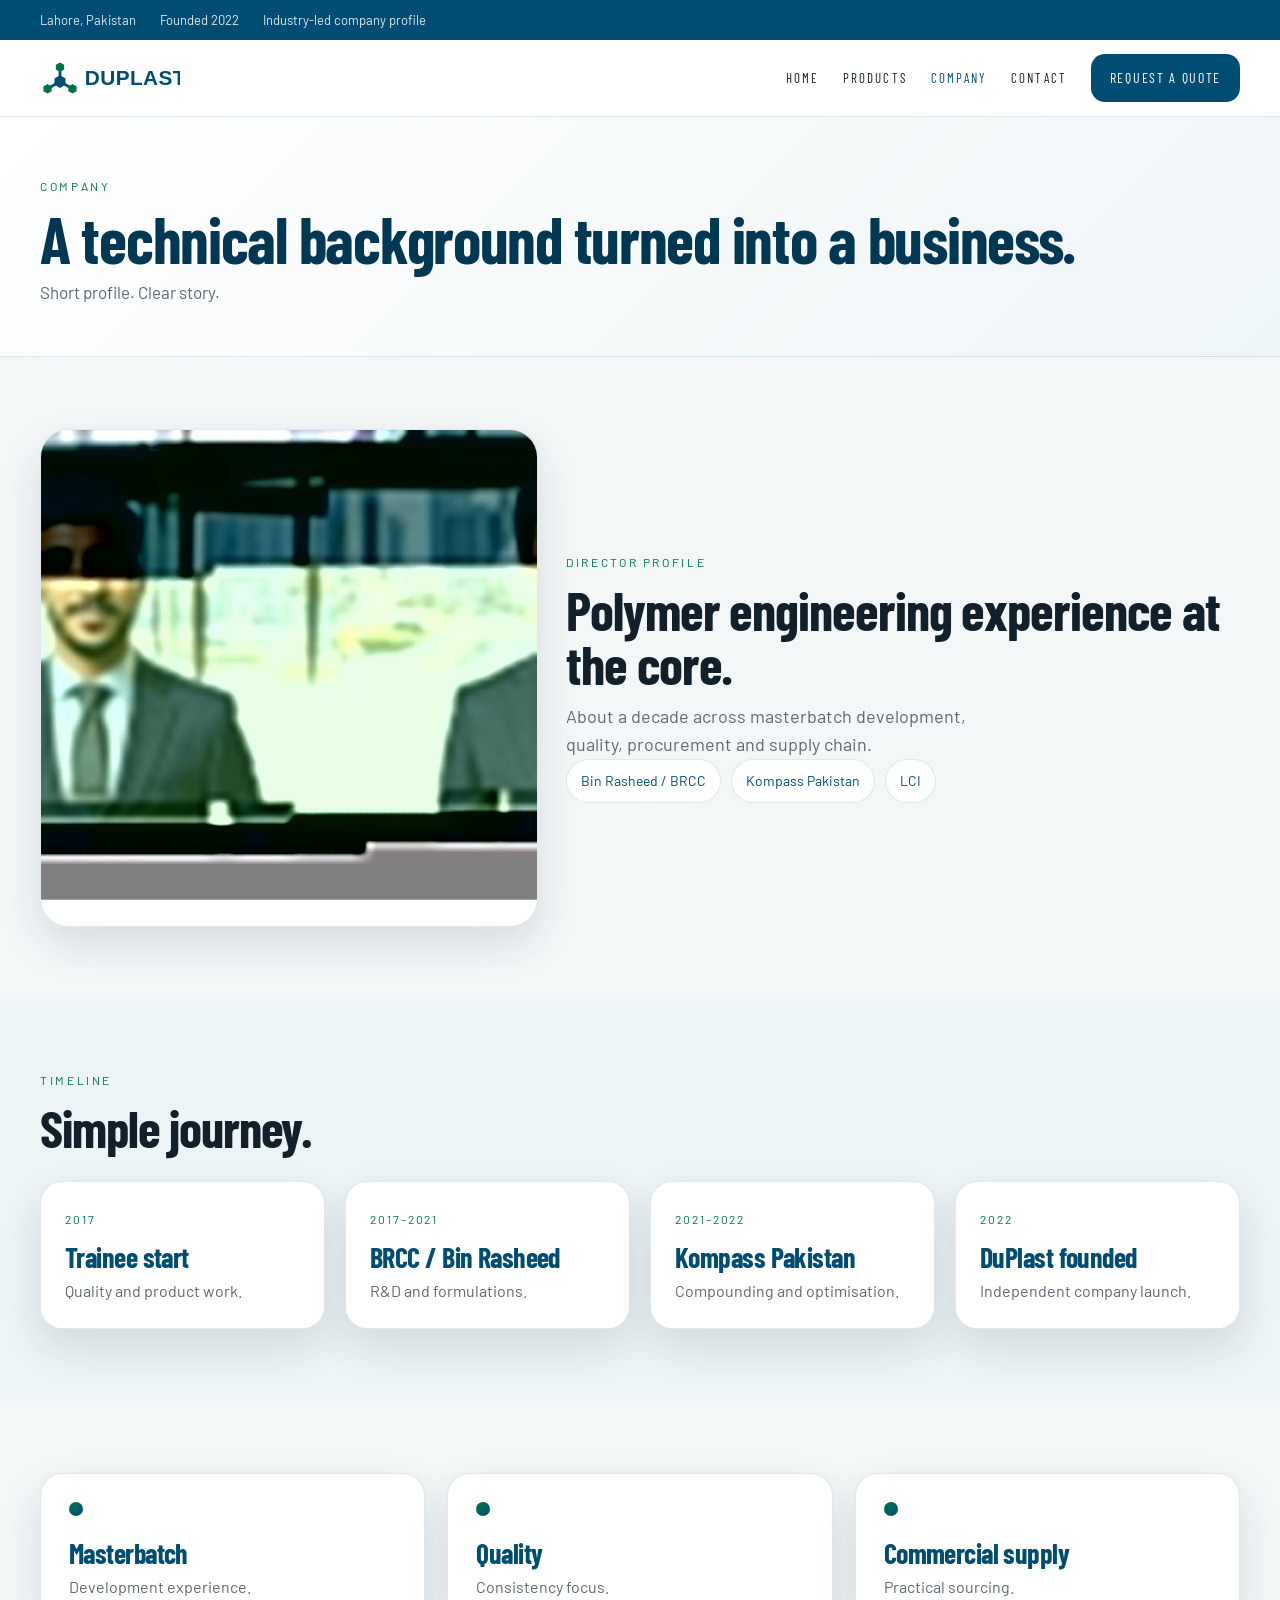
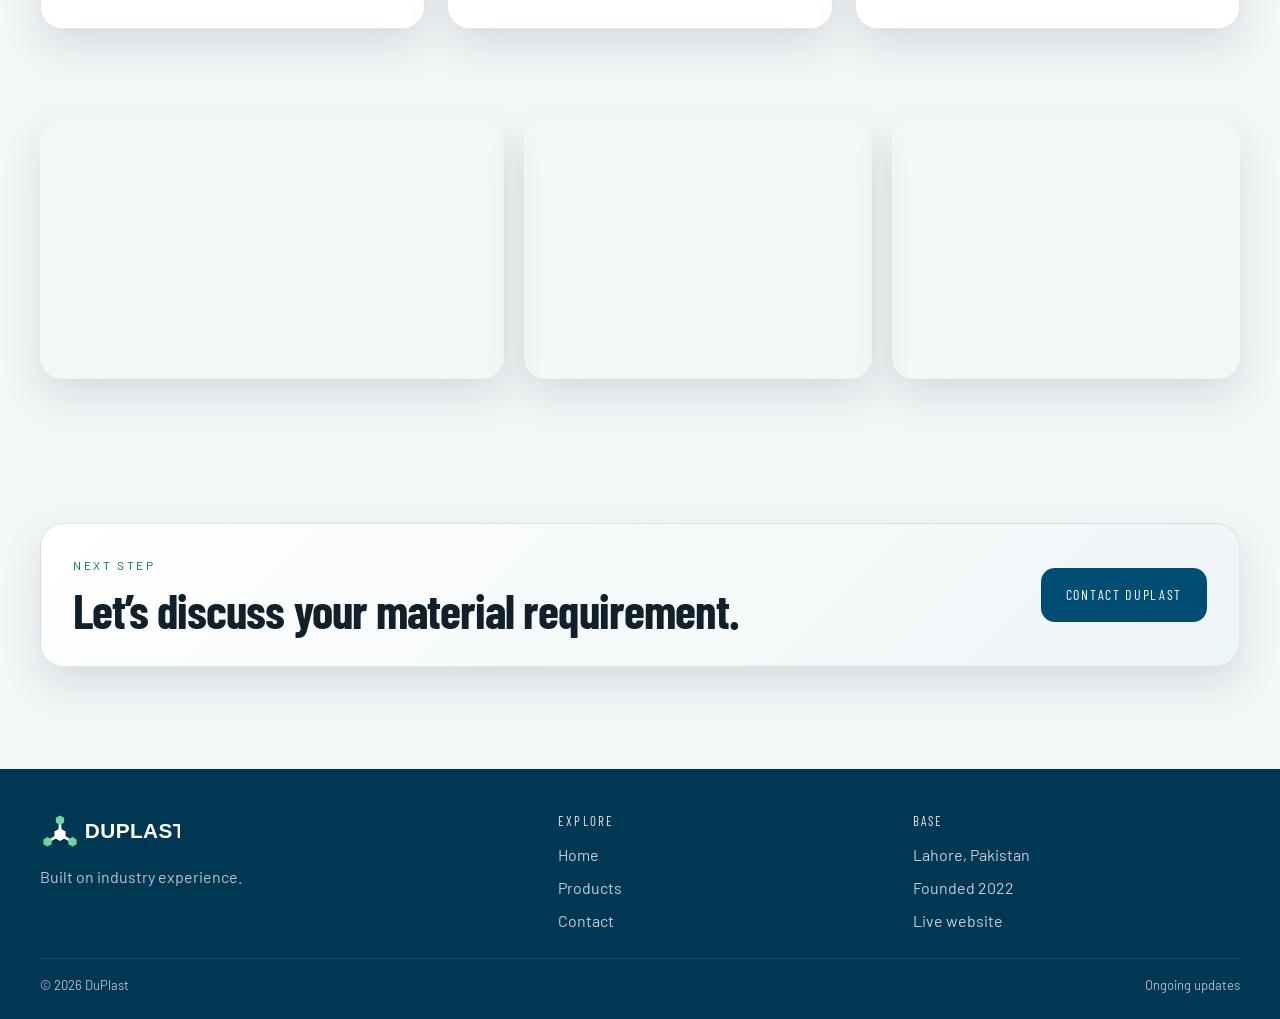
==== company.html @ 92e89a49 "Redesign DuPlast into a visual-first customer website" ====
<!doctype html><html lang="en"><head><meta charset="utf-8"><meta name="viewport" content="width=device-width,initial-scale=1"><title>Company — DuPlast</title><meta name="description" content="DuPlast was founded in 2022 and built on a decade of polymer industry experience."><link rel="icon" href="logo/duplast-favicon.svg" type="image/svg+xml"><link rel="preconnect" href="https://fonts.googleapis.com"><link rel="preconnect" href="https://fonts.gstatic.com" crossorigin><link href="https://fonts.googleapis.com/css2?family=Barlow:wght@400;500;600;700&family=Barlow+Condensed:wght@500;600;700&display=swap" rel="stylesheet"><link rel="stylesheet" href="assets/site.css"></head><body><div class="topbar"><div class="wrap topbar-in"><span>Lahore, Pakistan</span><span>Founded 2022</span><span>Industry-led company profile</span></div></div><header class="site-header"><nav class="wrap nav-in"><a class="brand" href="index.html"><img src="logo/duplast-logo-nav.svg" alt="DuPlast"></a><button class="nav-toggle" type="button" aria-label="Menu" aria-expanded="false" data-nav-toggle><span></span><span></span><span></span></button><div class="nav-links" data-nav-links><a href="index.html">Home</a><a href="products.html">Products</a><a class="active" href="company.html">Company</a><a href="contact.html">Contact</a><a class="btn btn-primary nav-cta" href="contact.html">Request a quote</a></div></nav></header><main><section class="page-head slim-head"><div class="wrap"><div class="eyebrow">Company</div><h1>A technical background turned into a business.</h1><p class="lead-short">Short profile. Clear story.</p></div></section><section class="section"><div class="wrap founder-layout company-layout"><div class="founder-card"><img src="assets/ceo.jpg" alt="DuPlast Director"></div><div class="founder-copy"><div class="eyebrow">Director profile</div><h2>Polymer engineering experience at the core.</h2><p>About a decade across masterbatch development, quality, procurement and supply chain.</p><div class="pill-row"><span class="pill">Bin Rasheed / BRCC</span><span class="pill">Kompass Pakistan</span><span class="pill">LCI</span></div></div></div></section><section class="section section-soft"><div class="wrap section-head compact-head"><div><div class="eyebrow">Timeline</div><h2>Simple journey.</h2></div></div><div class="wrap timeline-grid"><div class="timeline-card"><span>2017</span><h3>Trainee start</h3><p>Quality and product work.</p></div><div class="timeline-card"><span>2017–2021</span><h3>BRCC / Bin Rasheed</h3><p>R&amp;D and formulations.</p></div><div class="timeline-card"><span>2021–2022</span><h3>Kompass Pakistan</h3><p>Compounding and optimisation.</p></div><div class="timeline-card"><span>2022</span><h3>DuPlast founded</h3><p>Independent company launch.</p></div></div></section><section class="section"><div class="wrap icon-grid"><div class="info-card"><span class="icon-dot"></span><h3>Masterbatch</h3><p>Development experience.</p></div><div class="info-card"><span class="icon-dot"></span><h3>Quality</h3><p>Consistency focus.</p></div><div class="info-card"><span class="icon-dot"></span><h3>Commercial supply</h3><p>Practical sourcing.</p></div></div></section><section class="section gallery-band"><div class="wrap mosaic-grid"><div class="mosaic" style="background-image:url('https://images.pexels.com/photos/10697106/pexels-photo-10697106.jpeg?auto=compress&cs=tinysrgb&w=1500')"></div><div class="mosaic" style="background-image:url('https://images.pexels.com/photos/38741337/pexels-photo-38741337/free-photo-of-colorful-plastic-pellets-on-white-background.jpeg?auto=compress&cs=tinysrgb&w=1200')"></div><div class="mosaic" style="background-image:url('https://images.pexels.com/photos/30772419/pexels-photo-30772419/free-photo-of-vibrant-colorful-pigment-powders-in-market-display.jpeg?auto=compress&cs=tinysrgb&w=1200')"></div></div></section><section class="section cta-section"><div class="wrap cta-box"><div><div class="eyebrow">Next step</div><h2>Let’s discuss your material requirement.</h2></div><a class="btn btn-primary btn-lg" href="contact.html">Contact DuPlast</a></div></section></main><footer class="site-footer"><div class="wrap footer-grid"><div><img class="footer-logo" src="logo/duplast-logo-nav-reverse.svg" alt="DuPlast"><p class="footer-blurb">Built on industry experience.</p></div><div><div class="footer-head">Explore</div><div class="footer-list"><a href="index.html">Home</a><a href="products.html">Products</a><a href="contact.html">Contact</a></div></div><div><div class="footer-head">Base</div><div class="footer-list"><span>Lahore, Pakistan</span><span>Founded 2022</span><span>Live website</span></div></div></div><div class="wrap footer-base"><span>© 2026 DuPlast</span><span>Ongoing updates</span></div></footer><script src="assets/site.js"></script></body></html>
---- assets/site.css ----
:root {
  --navy: #004d73;
  --navy-dark: #003753;
  --green: #00734d;
  --text: #11202a;
  --muted: #5d6972;
  --bg: #f4f7f8;
  --card: #ffffff;
  --line: rgba(0, 77, 115, 0.12);
  --shadow: 0 18px 42px rgba(7, 34, 48, 0.12);
  --radius: 22px;
  --font-heading: "Barlow Condensed", system-ui, sans-serif;
  --font-body: "Barlow", system-ui, sans-serif;
}
* { box-sizing: border-box; }
html { scroll-behavior: smooth; }
body { margin: 0; font-family: var(--font-body); color: var(--text); background: var(--bg); line-height: 1.55; }
a { color: inherit; text-decoration: none; }
img { max-width: 100%; display: block; }
h1,h2,h3 { margin: 0; font-family: var(--font-heading); line-height: 1; letter-spacing: -.02em; }
p { margin: 0; }
.wrap { width: min(1200px, calc(100% - 40px)); margin: 0 auto; }
.topbar { background: var(--navy); color: rgba(255,255,255,.88); font-size: 13px; }
.topbar-in { display: flex; flex-wrap: wrap; gap: 10px 24px; padding: 10px 0; }
.site-header { position: sticky; top: 0; z-index: 50; background: rgba(255,255,255,.92); backdrop-filter: blur(10px); border-bottom: 1px solid var(--line); }
.nav-in { display: flex; align-items: center; gap: 20px; padding: 14px 0; }
.brand img { height: 40px; width: auto; }
.nav-links { margin-left: auto; display: flex; align-items: center; gap: 24px; font-family: var(--font-heading); font-size: 13px; letter-spacing: .16em; text-transform: uppercase; }
.nav-links > a { color: var(--text); }
.nav-links > a.active { color: var(--navy); }
.nav-links > a:hover { color: var(--green); }
.nav-toggle { display: none; margin-left: auto; width: 44px; height: 44px; background: #fff; border: 1px solid var(--line); border-radius: 12px; padding: 10px; flex-direction: column; justify-content: space-between; }
.nav-toggle span { height: 2px; background: var(--navy); display: block; border-radius: 4px; }
.btn { display: inline-flex; align-items: center; justify-content: center; gap: 8px; padding: 12px 18px; border-radius: 14px; border: 1px solid transparent; font-family: var(--font-heading); font-size: 14px; letter-spacing: .12em; text-transform: uppercase; cursor: pointer; transition: .18s ease; }
.btn-lg { padding: 15px 24px; }
.btn-primary { background: var(--navy); color: #fff; }
.btn-primary:hover { background: var(--green); }
.btn-secondary { background: transparent; border-color: rgba(0,77,115,.25); color: var(--navy); }
.btn-secondary:hover { background: rgba(0,77,115,.06); }
.nav-cta { color: #fff !important; }
.eyebrow { color: var(--green); text-transform: uppercase; letter-spacing: .22em; font-size: 12px; margin-bottom: 12px; }
.hero { position: relative; overflow: hidden; }
.split-hero { min-height: 78vh; display: grid; align-items: stretch; }
.hero-media { position: absolute; inset: 0; background-size: cover; background-position: center; }
.hero-overlay { position: absolute; inset: 0; background: linear-gradient(90deg, rgba(0,27,42,.72) 0%, rgba(0,27,42,.56) 36%, rgba(0,27,42,.2) 100%); }
.hero-content { position: relative; z-index: 1; width: min(1200px, calc(100% - 40px)); margin: auto; display: grid; grid-template-columns: 1.1fr .72fr; gap: 26px; align-items: end; padding: 60px 0; }
.card-float, .mini-card, .visual-card, .info-card, .founder-card, .timeline-card, .form-card, .side-card, .cta-box { background: var(--card); border: 1px solid var(--line); box-shadow: var(--shadow); }
.hero-copy { padding: 34px; border-radius: 24px; max-width: 620px; }
.hero-copy h1 { font-size: clamp(44px, 7vw, 86px); color: var(--navy-dark); }
.hero-text { margin-top: 16px; font-size: 18px; color: #355060; max-width: 50ch; }
.hero-actions { display: flex; flex-wrap: wrap; gap: 12px; margin-top: 28px; }
.hero-mini-grid { display: grid; grid-template-columns: repeat(2,1fr); gap: 16px; }
.mini-card { border-radius: 18px; padding: 20px; background: rgba(255,255,255,.96); }
.mini-card strong { display: block; font-size: 22px; font-family: var(--font-heading); color: var(--navy); }
.mini-card span { font-size: 14px; color: var(--muted); }
.section { padding: 72px 0; }
.section-soft { background: #edf4f6; }
.section-head { display: flex; justify-content: space-between; align-items: end; gap: 20px; margin-bottom: 28px; }
.compact-head h2 { font-size: clamp(34px, 5vw, 52px); }
.text-link { color: var(--navy); font-weight: 600; }
.visual-grid { display: grid; gap: 22px; }
.visual-grid-4 { grid-template-columns: repeat(4, 1fr); }
.visual-grid-3 { grid-template-columns: repeat(3, 1fr); }
.visual-grid-2 { grid-template-columns: repeat(2, 1fr); }
.visual-card { border-radius: 22px; overflow: hidden; display: flex; flex-direction: column; }
.visual-image { min-height: 250px; background-size: cover; background-position: center; }
.visual-copy { padding: 22px; }
.visual-copy h3 { font-size: 30px; margin-bottom: 8px; color: var(--navy); }
.visual-copy p { color: var(--muted); font-size: 15px; }
.icon-grid { display: grid; grid-template-columns: repeat(3, 1fr); gap: 22px; }
.info-card { border-radius: 22px; padding: 28px; }
.icon-dot { width: 14px; height: 14px; background: linear-gradient(135deg, var(--green), var(--navy)); border-radius: 999px; display: inline-block; margin-bottom: 16px; }
.info-card h3 { font-size: 28px; color: var(--navy); margin-bottom: 8px; }
.info-card p { color: var(--muted); }
.founder-layout { display: grid; grid-template-columns: 1.1fr .8fr; gap: 28px; align-items: center; }
.company-layout { grid-template-columns: .85fr 1.15fr; }
.founder-copy h2 { font-size: clamp(34px, 5vw, 54px); margin-bottom: 12px; }
.founder-copy p { font-size: 18px; color: var(--muted); max-width: 42ch; }
.founder-card { border-radius: 28px; overflow: hidden; }
.founder-card img { width: 100%; aspect-ratio: 1 / 1; object-fit: cover; }
.pill-row, .chip-row, .jump-links { display: flex; flex-wrap: wrap; gap: 10px; }
.pill, .chip, .jump-links a { display: inline-flex; align-items: center; padding: 10px 14px; border-radius: 999px; background: #fff; border: 1px solid var(--line); color: var(--navy); font-size: 14px; }
.jump-links { padding-top: 0; }
.jump-links a:hover { background: rgba(0,77,115,.06); }
.gallery-band { padding-top: 18px; }
.mosaic-grid { display: grid; grid-template-columns: 1.2fr .9fr .9fr; gap: 20px; }
.mosaic { min-height: 260px; border-radius: 22px; background-size: cover; background-position: center; box-shadow: var(--shadow); }
.mosaic.tall { min-height: 420px; }
.cta-box { border-radius: 24px; padding: 32px; display: flex; justify-content: space-between; align-items: center; gap: 20px; background: linear-gradient(135deg, #fff, #eef5f7); }
.cta-box h2 { font-size: clamp(32px, 5vw, 48px); }
.site-footer { background: var(--navy-dark); color: rgba(255,255,255,.9); margin-top: 30px; }
.footer-grid { display: grid; grid-template-columns: 1.2fr .8fr .8fr; gap: 28px; padding: 42px 0 24px; }
.footer-logo { height: 40px; width: auto; }
.footer-blurb { margin-top: 14px; color: rgba(255,255,255,.72); max-width: 28ch; }
.footer-head { font-family: var(--font-heading); letter-spacing: .16em; text-transform: uppercase; font-size: 13px; margin-bottom: 12px; }
.footer-list { display: grid; gap: 8px; color: rgba(255,255,255,.76); }
.footer-list a:hover { color: #fff; }
.footer-base { display: flex; justify-content: space-between; gap: 16px; padding: 16px 0 24px; font-size: 13px; border-top: 1px solid rgba(255,255,255,.12); color: rgba(255,255,255,.68); }
.page-head { background: linear-gradient(135deg, #ffffff, #eef5f7); border-bottom: 1px solid var(--line); }
.page-head .wrap { padding: 60px 0 50px; }
.page-head h1 { font-size: clamp(40px, 5vw, 64px); color: var(--navy-dark); margin-bottom: 8px; }
.lead-short { color: var(--muted); font-size: 17px; }
.product-card.wide .visual-image { min-height: 340px; }
.contact-grid { display: grid; grid-template-columns: 1.1fr .8fr; gap: 26px; align-items: start; }
.form-card, .side-card { border-radius: 24px; padding: 28px; }
.form-card h2 { font-size: 40px; margin-bottom: 20px; color: var(--navy); }
.form-grid { display: grid; grid-template-columns: repeat(2, 1fr); gap: 16px; margin-bottom: 16px; }
.field label { display: block; font-size: 12px; letter-spacing: .14em; text-transform: uppercase; color: var(--muted); margin-bottom: 8px; }
.input { width: 100%; padding: 14px 14px; border-radius: 14px; border: 1px solid rgba(0,77,115,.16); background: #fff; font: inherit; color: var(--text); }
textarea.input { resize: vertical; min-height: 120px; }
.form-actions { display: flex; flex-wrap: wrap; align-items: center; gap: 14px; margin-top: 18px; }
.form-error { color: #b12626; font-size: 14px; }
.form-foot { margin-top: 16px; color: var(--muted); font-size: 14px; }
.contact-side { display: grid; gap: 20px; }
.side-card h3 { font-size: 34px; margin-bottom: 12px; color: var(--navy); }
.footer-list.tighter { color: var(--muted); }
.stacked-media { display: grid; gap: 20px; }
.stack-media { min-height: 220px; background-size: cover; background-position: center; border-radius: 22px; box-shadow: var(--shadow); }
.form-done { text-align: center; }
.form-done img { margin: 0 auto 12px; }
.form-done h2 { font-size: 42px; color: var(--navy); margin-bottom: 10px; }
.timeline-grid { display: grid; grid-template-columns: repeat(4, 1fr); gap: 20px; }
.timeline-card { border-radius: 22px; padding: 24px; }
.timeline-card span { color: var(--green); font-size: 12px; letter-spacing: .16em; text-transform: uppercase; }
.timeline-card h3 { font-size: 28px; color: var(--navy); margin: 12px 0 8px; }
.timeline-card p { color: var(--muted); }
@media (max-width: 1100px) {
  .hero-content, .founder-layout, .contact-grid, .timeline-grid, .visual-grid-4, .visual-grid-3, .visual-grid-2, .icon-grid, .footer-grid, .mosaic-grid { grid-template-columns: 1fr 1fr; }
  .mosaic-grid .tall { min-height: 300px; }
}
@media (max-width: 820px) {
  .nav-toggle { display: flex; }
  .nav-links { position: absolute; top: calc(100% + 8px); right: 20px; left: 20px; display: none; flex-direction: column; align-items: stretch; gap: 10px; background: #fff; border: 1px solid var(--line); border-radius: 20px; padding: 18px; box-shadow: var(--shadow); }
  .nav-links.open { display: flex; }
  .hero-content, .founder-layout, .contact-grid, .timeline-grid, .visual-grid-4, .visual-grid-3, .visual-grid-2, .icon-grid, .footer-grid, .mosaic-grid, .form-grid { grid-template-columns: 1fr; }
  .hero-copy h1 { font-size: clamp(38px, 14vw, 68px); }
  .hero-mini-grid { grid-template-columns: 1fr 1fr; }
  .cta-box, .footer-base, .section-head { flex-direction: column; align-items: start; }
  .section { padding: 56px 0; }
  .page-head .wrap { padding: 48px 0 40px; }
}
@media (max-width: 540px) {
  .wrap { width: min(100% - 24px, 1200px); }
  .hero-copy, .mini-card, .info-card, .visual-copy, .form-card, .side-card, .timeline-card, .cta-box { padding: 22px; }
  .hero-mini-grid { grid-template-columns: 1fr; }
}
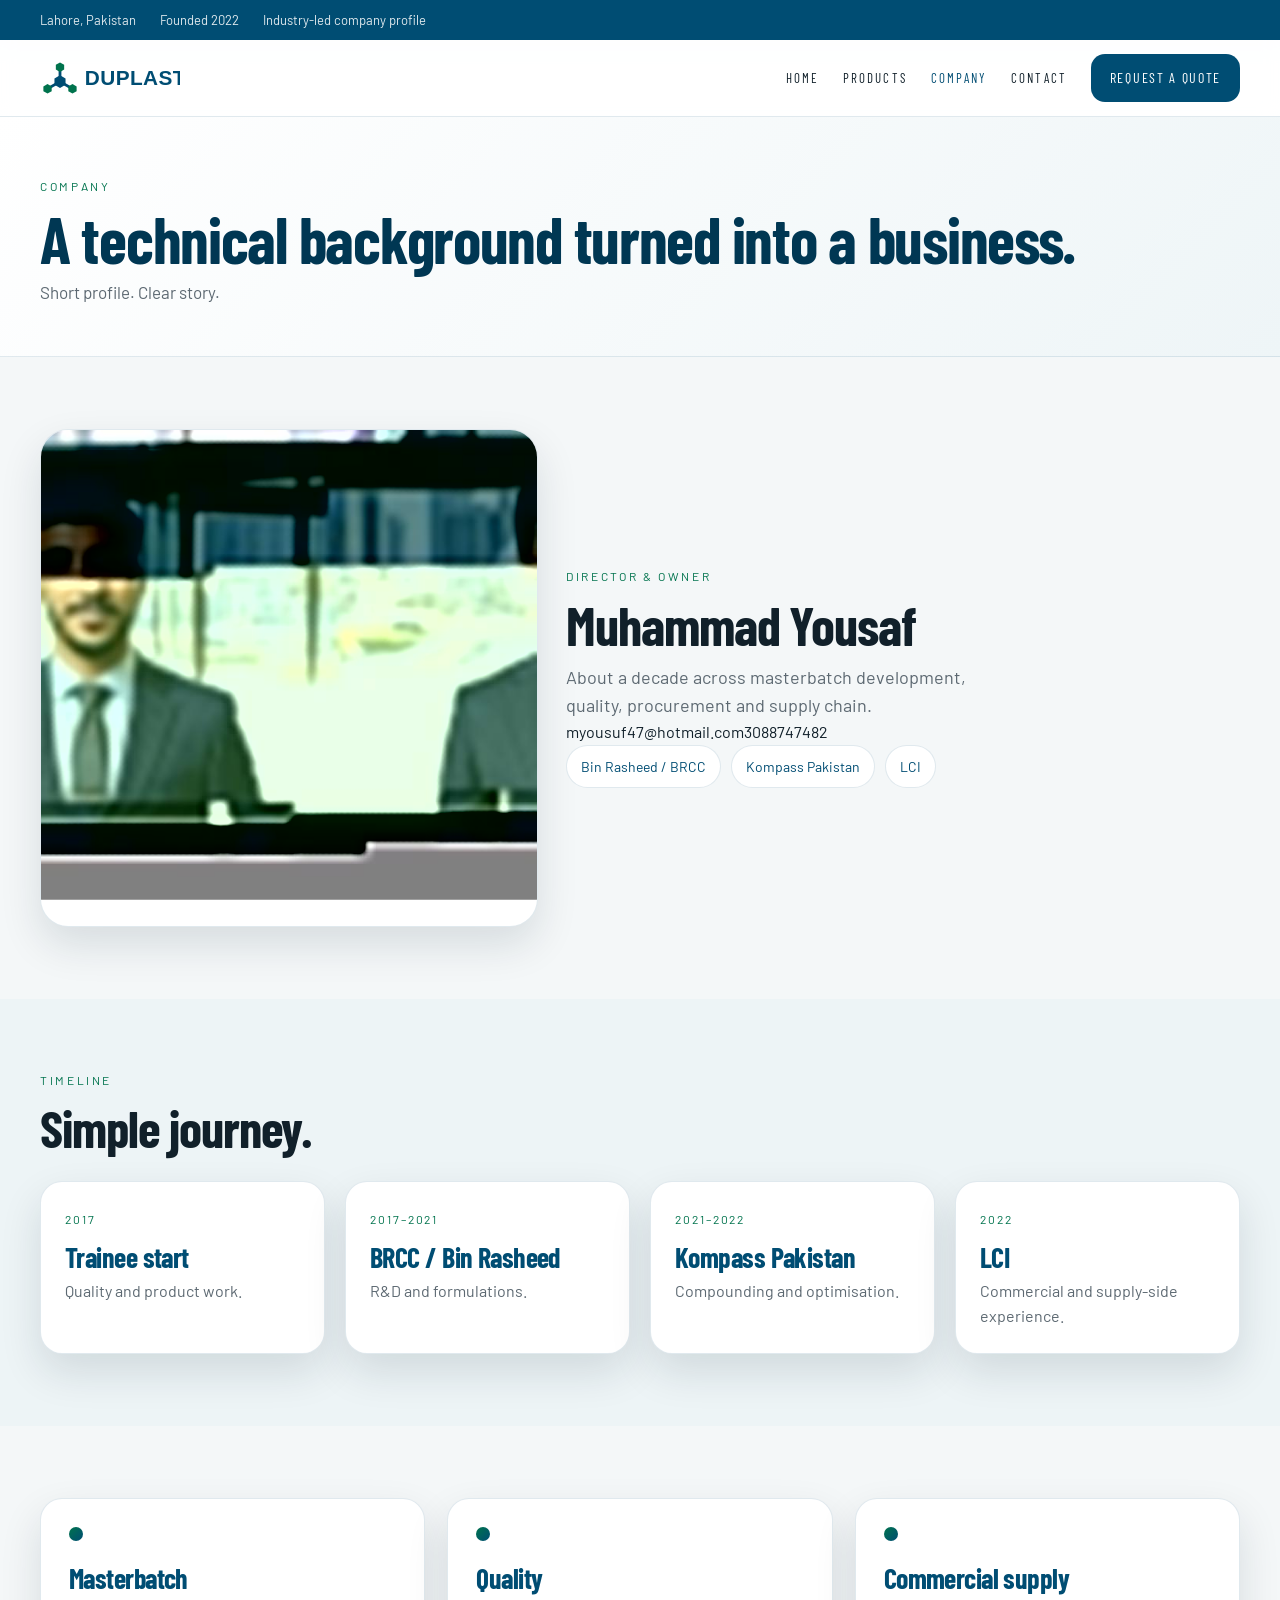
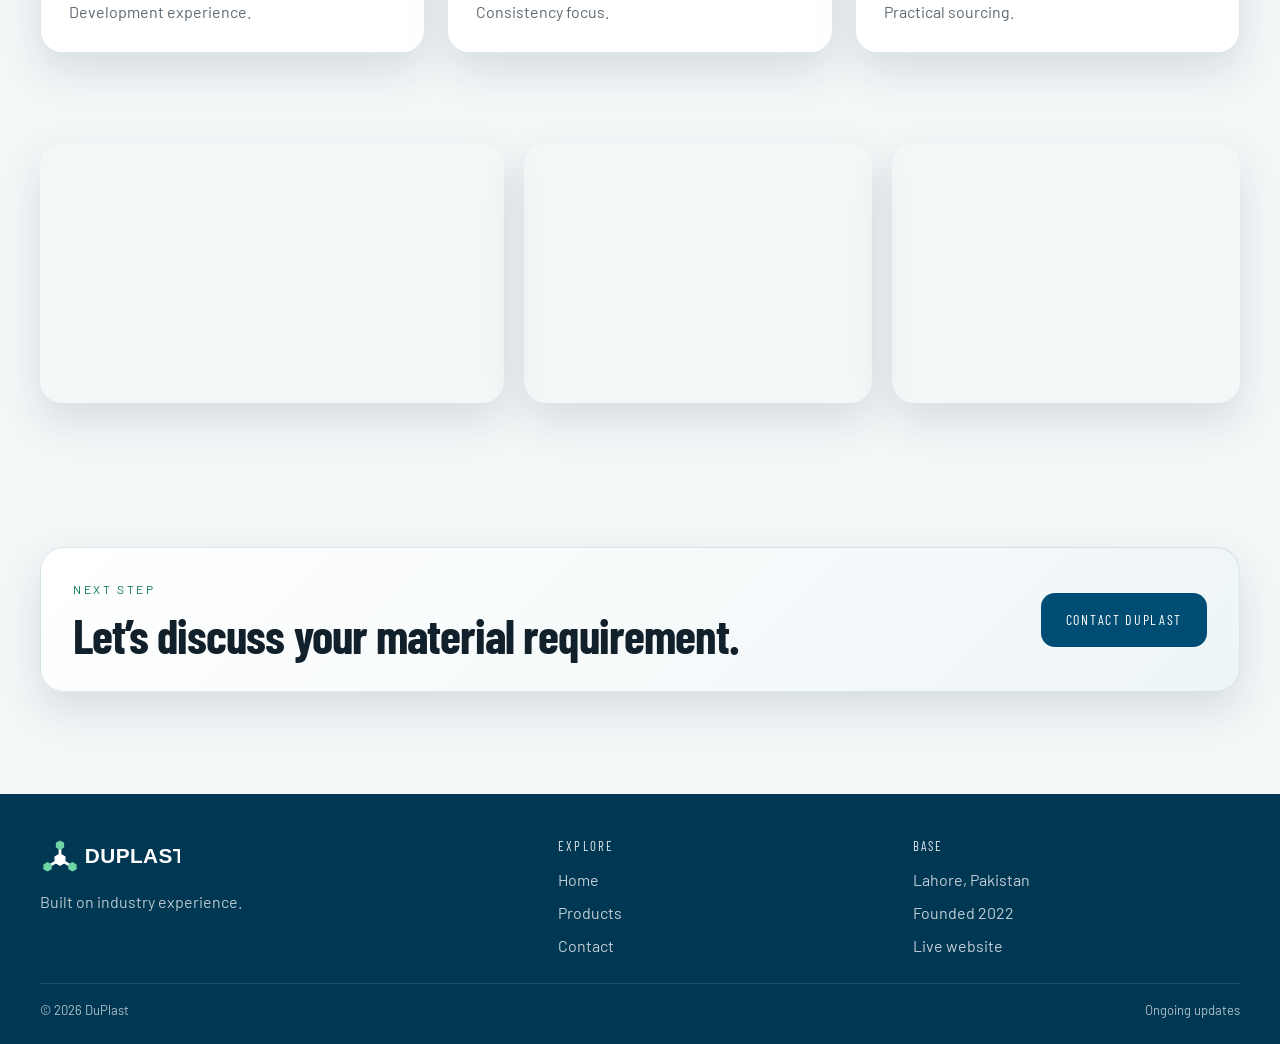
==== commit 2553e246: "Add director details and correct LCI timeline" ====
--- a/company.html
+++ b/company.html
@@ -1 +1 @@
-<!doctype html><html lang="en"><head><meta charset="utf-8"><meta name="viewport" content="width=device-width,initial-scale=1"><title>Company — DuPlast</title><meta name="description" content="DuPlast was founded in 2022 and built on a decade of polymer industry experience."><link rel="icon" href="logo/duplast-favicon.svg" type="image/svg+xml"><link rel="preconnect" href="https://fonts.googleapis.com"><link rel="preconnect" href="https://fonts.gstatic.com" crossorigin><link href="https://fonts.googleapis.com/css2?family=Barlow:wght@400;500;600;700&family=Barlow+Condensed:wght@500;600;700&display=swap" rel="stylesheet"><link rel="stylesheet" href="assets/site.css"></head><body><div class="topbar"><div class="wrap topbar-in"><span>Lahore, Pakistan</span><span>Founded 2022</span><span>Industry-led company profile</span></div></div><header class="site-header"><nav class="wrap nav-in"><a class="brand" href="index.html"><img src="logo/duplast-logo-nav.svg" alt="DuPlast"></a><button class="nav-toggle" type="button" aria-label="Menu" aria-expanded="false" data-nav-toggle><span></span><span></span><span></span></button><div class="nav-links" data-nav-links><a href="index.html">Home</a><a href="products.html">Products</a><a class="active" href="company.html">Company</a><a href="contact.html">Contact</a><a class="btn btn-primary nav-cta" href="contact.html">Request a quote</a></div></nav></header><main><section class="page-head slim-head"><div class="wrap"><div class="eyebrow">Company</div><h1>A technical background turned into a business.</h1><p class="lead-short">Short profile. Clear story.</p></div></section><section class="section"><div class="wrap founder-layout company-layout"><div class="founder-card"><img src="assets/ceo.jpg" alt="DuPlast Director"></div><div class="founder-copy"><div class="eyebrow">Director profile</div><h2>Polymer engineering experience at the core.</h2><p>About a decade across masterbatch development, quality, procurement and supply chain.</p><div class="pill-row"><span class="pill">Bin Rasheed / BRCC</span><span class="pill">Kompass Pakistan</span><span class="pill">LCI</span></div></div></div></section><section class="section section-soft"><div class="wrap section-head compact-head"><div><div class="eyebrow">Timeline</div><h2>Simple journey.</h2></div></div><div class="wrap timeline-grid"><div class="timeline-card"><span>2017</span><h3>Trainee start</h3><p>Quality and product work.</p></div><div class="timeline-card"><span>2017–2021</span><h3>BRCC / Bin Rasheed</h3><p>R&amp;D and formulations.</p></div><div class="timeline-card"><span>2021–2022</span><h3>Kompass Pakistan</h3><p>Compounding and optimisation.</p></div><div class="timeline-card"><span>2022</span><h3>DuPlast founded</h3><p>Independent company launch.</p></div></div></section><section class="section"><div class="wrap icon-grid"><div class="info-card"><span class="icon-dot"></span><h3>Masterbatch</h3><p>Development experience.</p></div><div class="info-card"><span class="icon-dot"></span><h3>Quality</h3><p>Consistency focus.</p></div><div class="info-card"><span class="icon-dot"></span><h3>Commercial supply</h3><p>Practical sourcing.</p></div></div></section><section class="section gallery-band"><div class="wrap mosaic-grid"><div class="mosaic" style="background-image:url('https://images.pexels.com/photos/10697106/pexels-photo-10697106.jpeg?auto=compress&cs=tinysrgb&w=1500')"></div><div class="mosaic" style="background-image:url('https://images.pexels.com/photos/38741337/pexels-photo-38741337/free-photo-of-colorful-plastic-pellets-on-white-background.jpeg?auto=compress&cs=tinysrgb&w=1200')"></div><div class="mosaic" style="background-image:url('https://images.pexels.com/photos/30772419/pexels-photo-30772419/free-photo-of-vibrant-colorful-pigment-powders-in-market-display.jpeg?auto=compress&cs=tinysrgb&w=1200')"></div></div></section><section class="section cta-section"><div class="wrap cta-box"><div><div class="eyebrow">Next step</div><h2>Let’s discuss your material requirement.</h2></div><a class="btn btn-primary btn-lg" href="contact.html">Contact DuPlast</a></div></section></main><footer class="site-footer"><div class="wrap footer-grid"><div><img class="footer-logo" src="logo/duplast-logo-nav-reverse.svg" alt="DuPlast"><p class="footer-blurb">Built on industry experience.</p></div><div><div class="footer-head">Explore</div><div class="footer-list"><a href="index.html">Home</a><a href="products.html">Products</a><a href="contact.html">Contact</a></div></div><div><div class="footer-head">Base</div><div class="footer-list"><span>Lahore, Pakistan</span><span>Founded 2022</span><span>Live website</span></div></div></div><div class="wrap footer-base"><span>© 2026 DuPlast</span><span>Ongoing updates</span></div></footer><script src="assets/site.js"></script></body></html>+<!doctype html><html lang="en"><head><meta charset="utf-8"><meta name="viewport" content="width=device-width,initial-scale=1"><title>Company — DuPlast</title><meta name="description" content="DuPlast was founded in 2022 and built on a decade of polymer industry experience."><link rel="icon" href="logo/duplast-favicon.svg" type="image/svg+xml"><link rel="preconnect" href="https://fonts.googleapis.com"><link rel="preconnect" href="https://fonts.gstatic.com" crossorigin><link href="https://fonts.googleapis.com/css2?family=Barlow:wght@400;500;600;700&family=Barlow+Condensed:wght@500;600;700&display=swap" rel="stylesheet"><link rel="stylesheet" href="assets/site.css"></head><body><div class="topbar"><div class="wrap topbar-in"><span>Lahore, Pakistan</span><span>Founded 2022</span><span>Industry-led company profile</span></div></div><header class="site-header"><nav class="wrap nav-in"><a class="brand" href="index.html"><img src="logo/duplast-logo-nav.svg" alt="DuPlast"></a><button class="nav-toggle" type="button" aria-label="Menu" aria-expanded="false" data-nav-toggle><span></span><span></span><span></span></button><div class="nav-links" data-nav-links><a href="index.html">Home</a><a href="products.html">Products</a><a class="active" href="company.html">Company</a><a href="contact.html">Contact</a><a class="btn btn-primary nav-cta" href="contact.html">Request a quote</a></div></nav></header><main><section class="page-head slim-head"><div class="wrap"><div class="eyebrow">Company</div><h1>A technical background turned into a business.</h1><p class="lead-short">Short profile. Clear story.</p></div></section><section class="section"><div class="wrap founder-layout company-layout"><div class="founder-card"><img src="assets/ceo.jpg" alt="Muhammad Yousaf, Director and Owner of DuPlast"></div><div class="founder-copy"><div class="eyebrow">Director &amp; Owner</div><h2>Muhammad Yousaf</h2><p>About a decade across masterbatch development, quality, procurement and supply chain.</p><div class="direct-contact"><a href="mailto:myousuf47@hotmail.com">myousuf47@hotmail.com</a><a href="tel:3088747482">3088747482</a></div><div class="pill-row"><span class="pill">Bin Rasheed / BRCC</span><span class="pill">Kompass Pakistan</span><span class="pill">LCI</span></div></div></div></section><section class="section section-soft"><div class="wrap section-head compact-head"><div><div class="eyebrow">Timeline</div><h2>Simple journey.</h2></div></div><div class="wrap timeline-grid"><div class="timeline-card"><span>2017</span><h3>Trainee start</h3><p>Quality and product work.</p></div><div class="timeline-card"><span>2017–2021</span><h3>BRCC / Bin Rasheed</h3><p>R&amp;D and formulations.</p></div><div class="timeline-card"><span>2021–2022</span><h3>Kompass Pakistan</h3><p>Compounding and optimisation.</p></div><div class="timeline-card"><span>2022</span><h3>LCI</h3><p>Commercial and supply-side experience.</p></div></div></section><section class="section"><div class="wrap icon-grid"><div class="info-card"><span class="icon-dot"></span><h3>Masterbatch</h3><p>Development experience.</p></div><div class="info-card"><span class="icon-dot"></span><h3>Quality</h3><p>Consistency focus.</p></div><div class="info-card"><span class="icon-dot"></span><h3>Commercial supply</h3><p>Practical sourcing.</p></div></div></section><section class="section gallery-band"><div class="wrap mosaic-grid"><div class="mosaic" style="background-image:url('https://images.pexels.com/photos/10697106/pexels-photo-10697106.jpeg?auto=compress&cs=tinysrgb&w=1500')"></div><div class="mosaic" style="background-image:url('https://images.pexels.com/photos/38741337/pexels-photo-38741337/free-photo-of-colorful-plastic-pellets-on-white-background.jpeg?auto=compress&cs=tinysrgb&w=1200')"></div><div class="mosaic" style="background-image:url('https://images.pexels.com/photos/30772419/pexels-photo-30772419/free-photo-of-vibrant-colorful-pigment-powders-in-market-display.jpeg?auto=compress&cs=tinysrgb&w=1200')"></div></div></section><section class="section cta-section"><div class="wrap cta-box"><div><div class="eyebrow">Next step</div><h2>Let’s discuss your material requirement.</h2></div><a class="btn btn-primary btn-lg" href="contact.html">Contact DuPlast</a></div></section></main><footer class="site-footer"><div class="wrap footer-grid"><div><img class="footer-logo" src="logo/duplast-logo-nav-reverse.svg" alt="DuPlast"><p class="footer-blurb">Built on industry experience.</p></div><div><div class="footer-head">Explore</div><div class="footer-list"><a href="index.html">Home</a><a href="products.html">Products</a><a href="contact.html">Contact</a></div></div><div><div class="footer-head">Base</div><div class="footer-list"><span>Lahore, Pakistan</span><span>Founded 2022</span><span>Live website</span></div></div></div><div class="wrap footer-base"><span>© 2026 DuPlast</span><span>Ongoing updates</span></div></footer><script src="assets/site.js"></script></body></html>
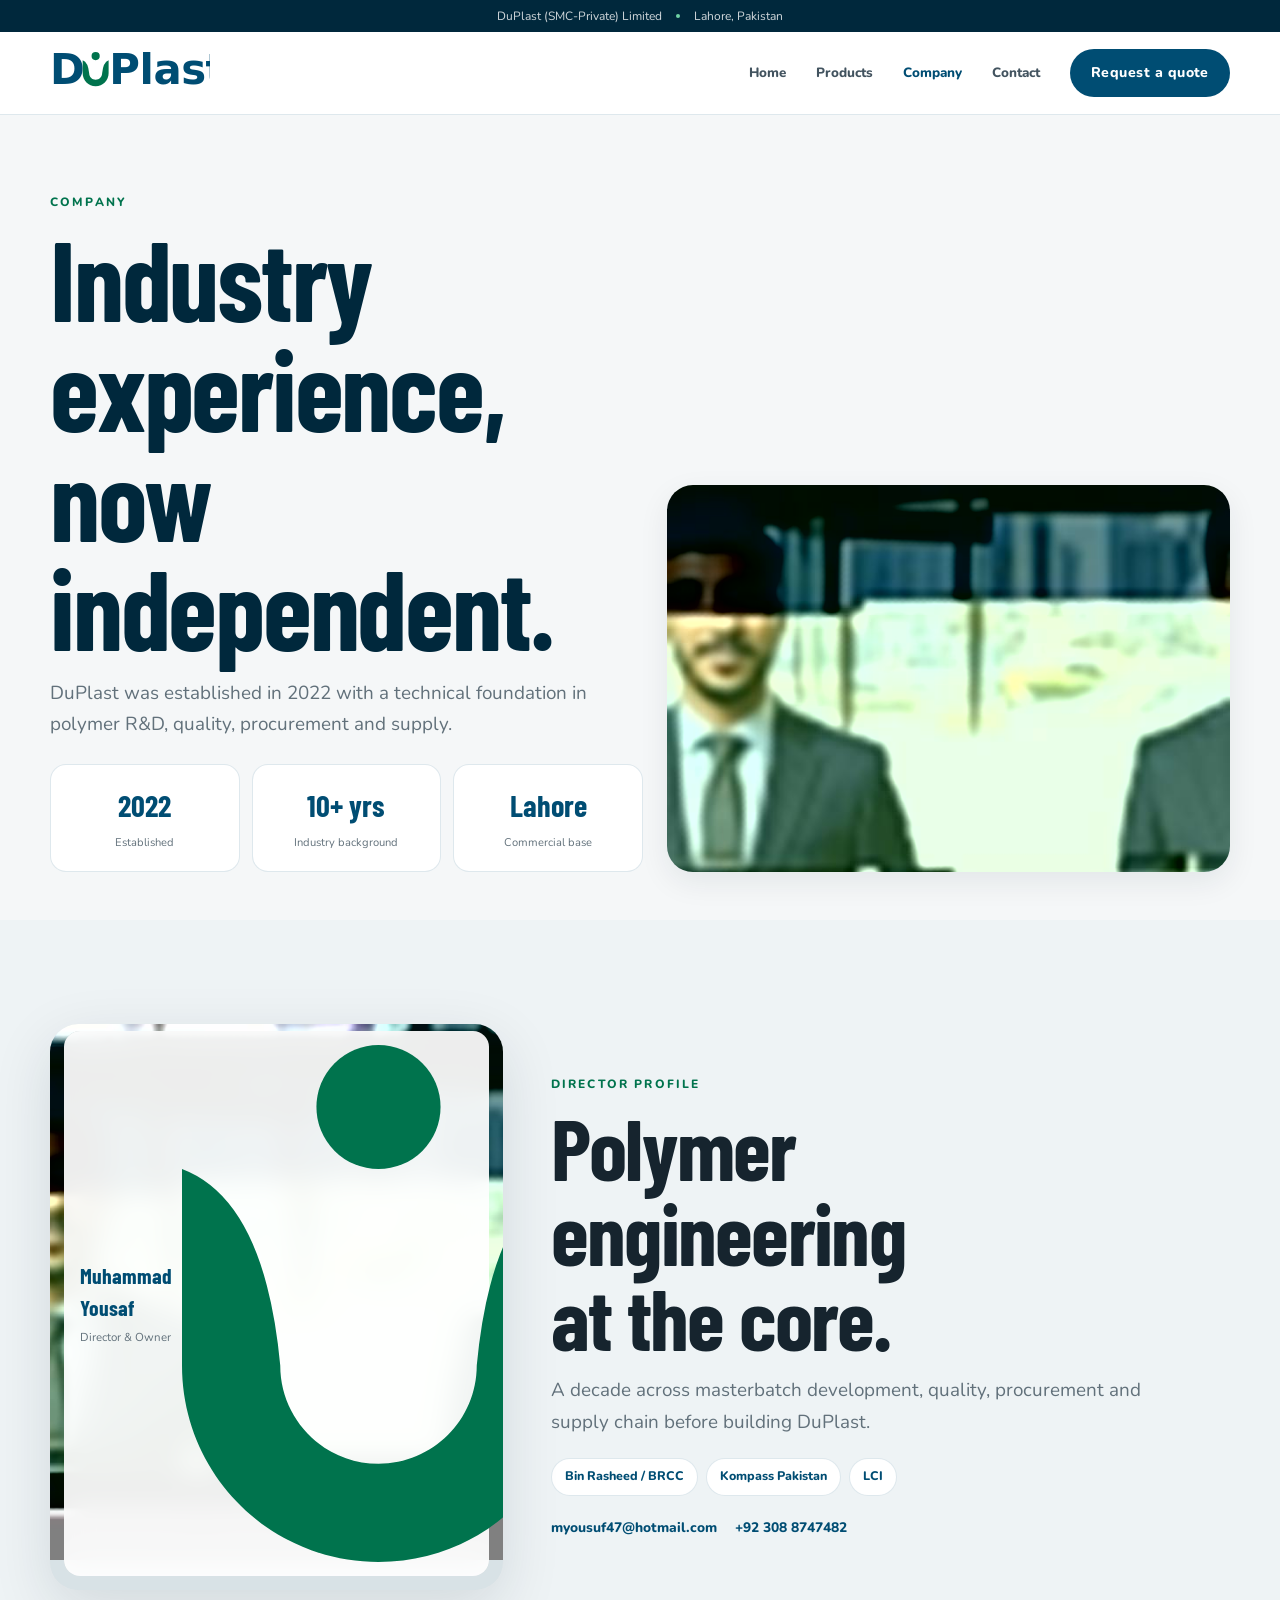
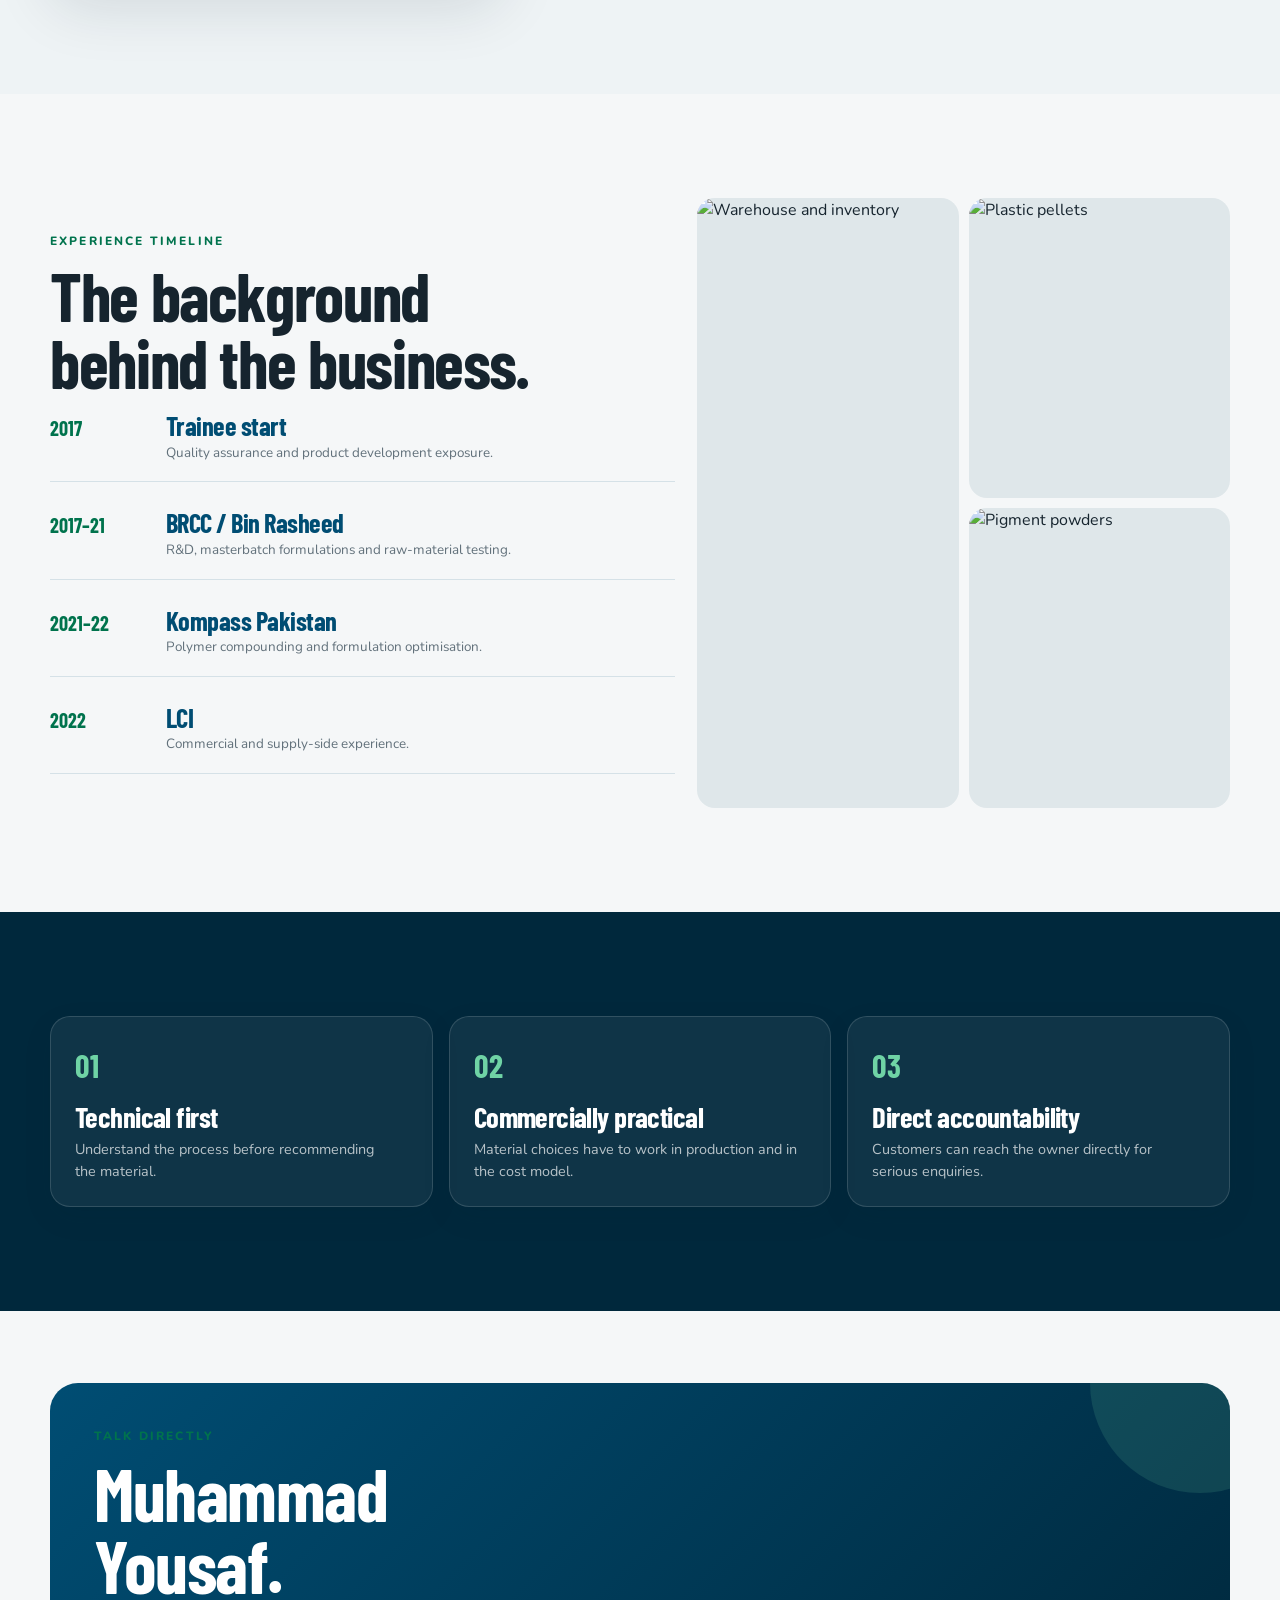
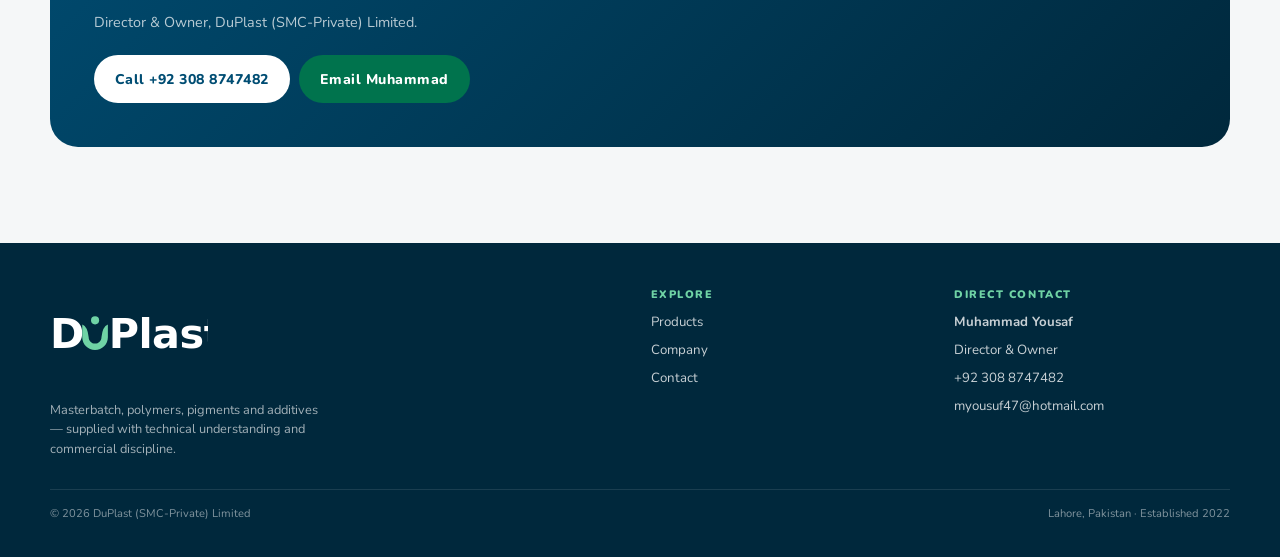
==== commit 9d21c640: "Overhaul DuPlast brand, visuals and mobile UX" ====
--- a/company.html
+++ b/company.html
@@ -1 +1 @@
-<!doctype html><html lang="en"><head><meta charset="utf-8"><meta name="viewport" content="width=device-width,initial-scale=1"><title>Company — DuPlast</title><meta name="description" content="DuPlast was founded in 2022 and built on a decade of polymer industry experience."><link rel="icon" href="logo/duplast-favicon.svg" type="image/svg+xml"><link rel="preconnect" href="https://fonts.googleapis.com"><link rel="preconnect" href="https://fonts.gstatic.com" crossorigin><link href="https://fonts.googleapis.com/css2?family=Barlow:wght@400;500;600;700&family=Barlow+Condensed:wght@500;600;700&display=swap" rel="stylesheet"><link rel="stylesheet" href="assets/site.css"></head><body><div class="topbar"><div class="wrap topbar-in"><span>Lahore, Pakistan</span><span>Founded 2022</span><span>Industry-led company profile</span></div></div><header class="site-header"><nav class="wrap nav-in"><a class="brand" href="index.html"><img src="logo/duplast-logo-nav.svg" alt="DuPlast"></a><button class="nav-toggle" type="button" aria-label="Menu" aria-expanded="false" data-nav-toggle><span></span><span></span><span></span></button><div class="nav-links" data-nav-links><a href="index.html">Home</a><a href="products.html">Products</a><a class="active" href="company.html">Company</a><a href="contact.html">Contact</a><a class="btn btn-primary nav-cta" href="contact.html">Request a quote</a></div></nav></header><main><section class="page-head slim-head"><div class="wrap"><div class="eyebrow">Company</div><h1>A technical background turned into a business.</h1><p class="lead-short">Short profile. Clear story.</p></div></section><section class="section"><div class="wrap founder-layout company-layout"><div class="founder-card"><img src="assets/ceo.jpg" alt="Muhammad Yousaf, Director and Owner of DuPlast"></div><div class="founder-copy"><div class="eyebrow">Director &amp; Owner</div><h2>Muhammad Yousaf</h2><p>About a decade across masterbatch development, quality, procurement and supply chain.</p><div class="direct-contact"><a href="mailto:myousuf47@hotmail.com">myousuf47@hotmail.com</a><a href="tel:3088747482">3088747482</a></div><div class="pill-row"><span class="pill">Bin Rasheed / BRCC</span><span class="pill">Kompass Pakistan</span><span class="pill">LCI</span></div></div></div></section><section class="section section-soft"><div class="wrap section-head compact-head"><div><div class="eyebrow">Timeline</div><h2>Simple journey.</h2></div></div><div class="wrap timeline-grid"><div class="timeline-card"><span>2017</span><h3>Trainee start</h3><p>Quality and product work.</p></div><div class="timeline-card"><span>2017–2021</span><h3>BRCC / Bin Rasheed</h3><p>R&amp;D and formulations.</p></div><div class="timeline-card"><span>2021–2022</span><h3>Kompass Pakistan</h3><p>Compounding and optimisation.</p></div><div class="timeline-card"><span>2022</span><h3>LCI</h3><p>Commercial and supply-side experience.</p></div></div></section><section class="section"><div class="wrap icon-grid"><div class="info-card"><span class="icon-dot"></span><h3>Masterbatch</h3><p>Development experience.</p></div><div class="info-card"><span class="icon-dot"></span><h3>Quality</h3><p>Consistency focus.</p></div><div class="info-card"><span class="icon-dot"></span><h3>Commercial supply</h3><p>Practical sourcing.</p></div></div></section><section class="section gallery-band"><div class="wrap mosaic-grid"><div class="mosaic" style="background-image:url('https://images.pexels.com/photos/10697106/pexels-photo-10697106.jpeg?auto=compress&cs=tinysrgb&w=1500')"></div><div class="mosaic" style="background-image:url('https://images.pexels.com/photos/38741337/pexels-photo-38741337/free-photo-of-colorful-plastic-pellets-on-white-background.jpeg?auto=compress&cs=tinysrgb&w=1200')"></div><div class="mosaic" style="background-image:url('https://images.pexels.com/photos/30772419/pexels-photo-30772419/free-photo-of-vibrant-colorful-pigment-powders-in-market-display.jpeg?auto=compress&cs=tinysrgb&w=1200')"></div></div></section><section class="section cta-section"><div class="wrap cta-box"><div><div class="eyebrow">Next step</div><h2>Let’s discuss your material requirement.</h2></div><a class="btn btn-primary btn-lg" href="contact.html">Contact DuPlast</a></div></section></main><footer class="site-footer"><div class="wrap footer-grid"><div><img class="footer-logo" src="logo/duplast-logo-nav-reverse.svg" alt="DuPlast"><p class="footer-blurb">Built on industry experience.</p></div><div><div class="footer-head">Explore</div><div class="footer-list"><a href="index.html">Home</a><a href="products.html">Products</a><a href="contact.html">Contact</a></div></div><div><div class="footer-head">Base</div><div class="footer-list"><span>Lahore, Pakistan</span><span>Founded 2022</span><span>Live website</span></div></div></div><div class="wrap footer-base"><span>© 2026 DuPlast</span><span>Ongoing updates</span></div></footer><script src="assets/site.js"></script></body></html>+<!doctype html><html lang="en"><head><meta charset="utf-8"><meta name="viewport" content="width=device-width, initial-scale=1, viewport-fit=cover"><meta name="theme-color" content="#004d73"><meta name="color-scheme" content="light"><title>Company — DuPlast</title><meta name="description" content="Meet DuPlast, founded in 2022 and led by Director and Owner Muhammad Yousaf."><link rel="icon" href="logo/duplast-favicon.svg" type="image/svg+xml"><link rel="manifest" href="manifest.webmanifest"><link rel="preconnect" href="https://fonts.googleapis.com"><link rel="preconnect" href="https://fonts.gstatic.com" crossorigin><link rel="preconnect" href="https://images.pexels.com" crossorigin><link href="https://fonts.googleapis.com/css2?family=Barlow+Condensed:wght@600;700&family=Nunito:wght@400;600;700;800;900&display=swap" rel="stylesheet"><link rel="stylesheet" href="assets/site.css"></head><body><div class="announcement"><div class="container announcement__inner"><span>DuPlast (SMC-Private) Limited</span><span class="announcement__dot"></span><span>Lahore, Pakistan</span></div></div><header class="site-header"><nav class="container nav" aria-label="Primary navigation"><a class="brand" href="index.html" aria-label="DuPlast home"><img src="logo/duplast-logo.svg" alt="DuPlast" width="382" height="100"></a><div class="nav__links"><a href="index.html">Home</a><a href="products.html">Products</a><a href="company.html" aria-current="page">Company</a><a href="contact.html">Contact</a><a class="btn btn--primary" href="contact.html#rfq">Request a quote</a></div><button class="nav-toggle" type="button" aria-label="Open menu" aria-expanded="false" data-nav-toggle><span class="nav-toggle__lines"><span></span></span></button></nav></header><div class="mobile-nav" data-mobile-nav aria-label="Mobile navigation"><div class="container"><div class="mobile-nav__links"><a href="index.html"><span>Home</span></a><a href="products.html"><span>Products</span></a><a href="company.html"><span>Company</span></a><a href="contact.html"><span>Contact</span></a></div><div class="mobile-nav__contact"><span>Direct to the Director &amp; Owner</span><a href="tel:+923088747482">+92 308 8747482</a><a href="mailto:myousuf47@hotmail.com">myousuf47@hotmail.com</a></div></div></div><main><section class="page-hero"><div class="container page-hero__grid"><div><div class="eyebrow">Company</div><h1>Industry experience, now independent.</h1><p class="lead">DuPlast was established in 2022 with a technical foundation in polymer R&amp;D, quality, procurement and supply.</p><div class="stat-grid"><div class="stat"><strong>2022</strong><span>Established</span></div><div class="stat"><strong>10+ yrs</strong><span>Industry background</span></div><div class="stat"><strong>Lahore</strong><span>Commercial base</span></div></div></div><div class="page-hero__image"><img src="assets/ceo.jpg" alt="Muhammad Yousaf, Director and Owner of DuPlast" width="2048" height="2048" fetchpriority="high" decoding="async" style="object-position:center 22%"></div></div></section><section class="section section--soft"><div class="container founder"><div class="founder__portrait reveal"><img src="assets/ceo.jpg" alt="Muhammad Yousaf" width="2048" height="2048" loading="lazy" decoding="async"><div class="founder__badge"><div><strong>Muhammad Yousaf</strong><span>Director &amp; Owner</span></div><img src="logo/duplast-symbol.svg" alt="" width="30" height="40"></div></div><div class="founder__copy reveal"><div class="eyebrow">Director profile</div><h2>Polymer engineering at the core.</h2><p class="lead">A decade across masterbatch development, quality, procurement and supply chain before building DuPlast.</p><div class="pill-row"><span class="pill">Bin Rasheed / BRCC</span><span class="pill">Kompass Pakistan</span><span class="pill">LCI</span></div><div class="contact-mini"><a href="mailto:myousuf47@hotmail.com">myousuf47@hotmail.com</a><a href="tel:+923088747482">+92 308 8747482</a></div></div></div></section><section class="section"><div class="container media-split"><div class="media-split__copy reveal"><div class="eyebrow">Experience timeline</div><h2 class="section-title">The background behind the business.</h2><div class="timeline"><div class="timeline__item"><div class="timeline__year">2017</div><div><h3>Trainee start</h3><p>Quality assurance and product development exposure.</p></div></div><div class="timeline__item"><div class="timeline__year">2017–21</div><div><h3>BRCC / Bin Rasheed</h3><p>R&amp;D, masterbatch formulations and raw-material testing.</p></div></div><div class="timeline__item"><div class="timeline__year">2021–22</div><div><h3>Kompass Pakistan</h3><p>Polymer compounding and formulation optimisation.</p></div></div><div class="timeline__item"><div class="timeline__year">2022</div><div><h3>LCI</h3><p>Commercial and supply-side experience.</p></div></div></div></div><div class="gallery reveal"><div class="gallery__item"><img src="https://images.pexels.com/photos/11432049/pexels-photo-11432049.png?auto=compress&dpr=1&w=1800" alt="Warehouse and inventory" loading="lazy" decoding="async"></div><div class="gallery__item"><img src="https://images.pexels.com/photos/38741337/pexels-photo-38741337/free-photo-of-colorful-plastic-pellets-on-white-background.jpeg?auto=compress&dpr=1&w=1600" alt="Plastic pellets" loading="lazy" decoding="async"></div><div class="gallery__item"><img src="https://images.pexels.com/photos/30772419/pexels-photo-30772419/free-photo-of-vibrant-colorful-pigment-powders-in-market-display.jpeg?auto=compress&dpr=1&w=1600" alt="Pigment powders" loading="lazy" decoding="async"></div></div></div></section><section class="section section--navy"><div class="container feature-grid"><article class="feature reveal" style="background:rgba(255,255,255,.06);border-color:rgba(255,255,255,.14);color:white"><div class="feature__n" style="color:var(--green-300)">01</div><h3>Technical first</h3><p style="color:rgba(255,255,255,.7)">Understand the process before recommending the material.</p></article><article class="feature reveal" style="background:rgba(255,255,255,.06);border-color:rgba(255,255,255,.14);color:white"><div class="feature__n" style="color:var(--green-300)">02</div><h3>Commercially practical</h3><p style="color:rgba(255,255,255,.7)">Material choices have to work in production and in the cost model.</p></article><article class="feature reveal" style="background:rgba(255,255,255,.06);border-color:rgba(255,255,255,.14);color:white"><div class="feature__n" style="color:var(--green-300)">03</div><h3>Direct accountability</h3><p style="color:rgba(255,255,255,.7)">Customers can reach the owner directly for serious enquiries.</p></article></div></section><section class="cta" style="padding-top:72px"><div class="container"><div class="cta__box reveal"><div class="eyebrow">Talk directly</div><h2>Muhammad Yousaf.</h2><p>Director &amp; Owner, DuPlast (SMC-Private) Limited.</p><div class="cta__actions"><a class="btn btn--light" href="tel:+923088747482">Call +92 308 8747482</a><a class="btn btn--green" href="mailto:myousuf47@hotmail.com">Email Muhammad</a></div></div></div></section></main><footer class="site-footer"><div class="container footer-grid"><div class="footer-brand"><img src="logo/duplast-logo-reverse.svg" alt="DuPlast" width="382" height="100"><p>Masterbatch, polymers, pigments and additives — supplied with technical understanding and commercial discipline.</p></div><div><div class="footer-title">Explore</div><div class="footer-links"><a href="products.html">Products</a><a href="company.html">Company</a><a href="contact.html">Contact</a></div></div><div><div class="footer-title">Direct contact</div><div class="footer-links"><strong>Muhammad Yousaf</strong><span>Director &amp; Owner</span><a href="tel:+923088747482">+92 308 8747482</a><a href="mailto:myousuf47@hotmail.com">myousuf47@hotmail.com</a></div></div></div><div class="container footer-bottom"><span>© 2026 DuPlast (SMC-Private) Limited</span><span>Lahore, Pakistan · Established 2022</span></div></footer><div class="mobile-actions" aria-label="Quick contact"><a class="mobile-actions__call" href="tel:+923088747482">Call</a><a class="mobile-actions__wa" href="https://wa.me/923088747482" target="_blank" rel="noopener">WhatsApp</a></div><script src="assets/site.js"></script></body></html>
--- a/assets/site.css
+++ b/assets/site.css
@@ -1,146 +1,134 @@
-:root {
-  --navy: #004d73;
-  --navy-dark: #003753;
-  --green: #00734d;
-  --text: #11202a;
-  --muted: #5d6972;
-  --bg: #f4f7f8;
-  --card: #ffffff;
-  --line: rgba(0, 77, 115, 0.12);
-  --shadow: 0 18px 42px rgba(7, 34, 48, 0.12);
-  --radius: 22px;
-  --font-heading: "Barlow Condensed", system-ui, sans-serif;
-  --font-body: "Barlow", system-ui, sans-serif;
+:root{
+  --navy:#004d73;
+  --navy-900:#00344f;
+  --navy-950:#00283c;
+  --green:#00734d;
+  --green-300:#6fd3a5;
+  --paper:#f5f7f8;
+  --white:#fff;
+  --ink:#16242e;
+  --muted:#62717b;
+  --line:rgba(0,77,115,.13);
+  --soft:#eef3f5;
+  --shadow:0 18px 60px rgba(11,35,48,.12);
+  --shadow-soft:0 10px 30px rgba(11,35,48,.08);
+  --radius:24px;
+  --radius-sm:16px;
+  --header-h:76px;
+  --font:"Nunito",system-ui,-apple-system,"Segoe UI",sans-serif;
+  --font-condensed:"Barlow Condensed","Arial Narrow",sans-serif;
 }
-* { box-sizing: border-box; }
-html { scroll-behavior: smooth; }
-body { margin: 0; font-family: var(--font-body); color: var(--text); background: var(--bg); line-height: 1.55; }
-a { color: inherit; text-decoration: none; }
-img { max-width: 100%; display: block; }
-h1,h2,h3 { margin: 0; font-family: var(--font-heading); line-height: 1; letter-spacing: -.02em; }
-p { margin: 0; }
-.wrap { width: min(1200px, calc(100% - 40px)); margin: 0 auto; }
-.topbar { background: var(--navy); color: rgba(255,255,255,.88); font-size: 13px; }
-.topbar-in { display: flex; flex-wrap: wrap; gap: 10px 24px; padding: 10px 0; }
-.site-header { position: sticky; top: 0; z-index: 50; background: rgba(255,255,255,.92); backdrop-filter: blur(10px); border-bottom: 1px solid var(--line); }
-.nav-in { display: flex; align-items: center; gap: 20px; padding: 14px 0; }
-.brand img { height: 40px; width: auto; }
-.nav-links { margin-left: auto; display: flex; align-items: center; gap: 24px; font-family: var(--font-heading); font-size: 13px; letter-spacing: .16em; text-transform: uppercase; }
-.nav-links > a { color: var(--text); }
-.nav-links > a.active { color: var(--navy); }
-.nav-links > a:hover { color: var(--green); }
-.nav-toggle { display: none; margin-left: auto; width: 44px; height: 44px; background: #fff; border: 1px solid var(--line); border-radius: 12px; padding: 10px; flex-direction: column; justify-content: space-between; }
-.nav-toggle span { height: 2px; background: var(--navy); display: block; border-radius: 4px; }
-.btn { display: inline-flex; align-items: center; justify-content: center; gap: 8px; padding: 12px 18px; border-radius: 14px; border: 1px solid transparent; font-family: var(--font-heading); font-size: 14px; letter-spacing: .12em; text-transform: uppercase; cursor: pointer; transition: .18s ease; }
-.btn-lg { padding: 15px 24px; }
-.btn-primary { background: var(--navy); color: #fff; }
-.btn-primary:hover { background: var(--green); }
-.btn-secondary { background: transparent; border-color: rgba(0,77,115,.25); color: var(--navy); }
-.btn-secondary:hover { background: rgba(0,77,115,.06); }
-.nav-cta { color: #fff !important; }
-.eyebrow { color: var(--green); text-transform: uppercase; letter-spacing: .22em; font-size: 12px; margin-bottom: 12px; }
-.hero { position: relative; overflow: hidden; }
-.split-hero { min-height: 78vh; display: grid; align-items: stretch; }
-.hero-media { position: absolute; inset: 0; background-size: cover; background-position: center; }
-.hero-overlay { position: absolute; inset: 0; background: linear-gradient(90deg, rgba(0,27,42,.72) 0%, rgba(0,27,42,.56) 36%, rgba(0,27,42,.2) 100%); }
-.hero-content { position: relative; z-index: 1; width: min(1200px, calc(100% - 40px)); margin: auto; display: grid; grid-template-columns: 1.1fr .72fr; gap: 26px; align-items: end; padding: 60px 0; }
-.card-float, .mini-card, .visual-card, .info-card, .founder-card, .timeline-card, .form-card, .side-card, .cta-box { background: var(--card); border: 1px solid var(--line); box-shadow: var(--shadow); }
-.hero-copy { padding: 34px; border-radius: 24px; max-width: 620px; }
-.hero-copy h1 { font-size: clamp(44px, 7vw, 86px); color: var(--navy-dark); }
-.hero-text { margin-top: 16px; font-size: 18px; color: #355060; max-width: 50ch; }
-.hero-actions { display: flex; flex-wrap: wrap; gap: 12px; margin-top: 28px; }
-.hero-mini-grid { display: grid; grid-template-columns: repeat(2,1fr); gap: 16px; }
-.mini-card { border-radius: 18px; padding: 20px; background: rgba(255,255,255,.96); }
-.mini-card strong { display: block; font-size: 22px; font-family: var(--font-heading); color: var(--navy); }
-.mini-card span { font-size: 14px; color: var(--muted); }
-.section { padding: 72px 0; }
-.section-soft { background: #edf4f6; }
-.section-head { display: flex; justify-content: space-between; align-items: end; gap: 20px; margin-bottom: 28px; }
-.compact-head h2 { font-size: clamp(34px, 5vw, 52px); }
-.text-link { color: var(--navy); font-weight: 600; }
-.visual-grid { display: grid; gap: 22px; }
-.visual-grid-4 { grid-template-columns: repeat(4, 1fr); }
-.visual-grid-3 { grid-template-columns: repeat(3, 1fr); }
-.visual-grid-2 { grid-template-columns: repeat(2, 1fr); }
-.visual-card { border-radius: 22px; overflow: hidden; display: flex; flex-direction: column; }
-.visual-image { min-height: 250px; background-size: cover; background-position: center; }
-.visual-copy { padding: 22px; }
-.visual-copy h3 { font-size: 30px; margin-bottom: 8px; color: var(--navy); }
-.visual-copy p { color: var(--muted); font-size: 15px; }
-.icon-grid { display: grid; grid-template-columns: repeat(3, 1fr); gap: 22px; }
-.info-card { border-radius: 22px; padding: 28px; }
-.icon-dot { width: 14px; height: 14px; background: linear-gradient(135deg, var(--green), var(--navy)); border-radius: 999px; display: inline-block; margin-bottom: 16px; }
-.info-card h3 { font-size: 28px; color: var(--navy); margin-bottom: 8px; }
-.info-card p { color: var(--muted); }
-.founder-layout { display: grid; grid-template-columns: 1.1fr .8fr; gap: 28px; align-items: center; }
-.company-layout { grid-template-columns: .85fr 1.15fr; }
-.founder-copy h2 { font-size: clamp(34px, 5vw, 54px); margin-bottom: 12px; }
-.founder-copy p { font-size: 18px; color: var(--muted); max-width: 42ch; }
-.founder-card { border-radius: 28px; overflow: hidden; }
-.founder-card img { width: 100%; aspect-ratio: 1 / 1; object-fit: cover; }
-.pill-row, .chip-row, .jump-links { display: flex; flex-wrap: wrap; gap: 10px; }
-.pill, .chip, .jump-links a { display: inline-flex; align-items: center; padding: 10px 14px; border-radius: 999px; background: #fff; border: 1px solid var(--line); color: var(--navy); font-size: 14px; }
-.jump-links { padding-top: 0; }
-.jump-links a:hover { background: rgba(0,77,115,.06); }
-.gallery-band { padding-top: 18px; }
-.mosaic-grid { display: grid; grid-template-columns: 1.2fr .9fr .9fr; gap: 20px; }
-.mosaic { min-height: 260px; border-radius: 22px; background-size: cover; background-position: center; box-shadow: var(--shadow); }
-.mosaic.tall { min-height: 420px; }
-.cta-box { border-radius: 24px; padding: 32px; display: flex; justify-content: space-between; align-items: center; gap: 20px; background: linear-gradient(135deg, #fff, #eef5f7); }
-.cta-box h2 { font-size: clamp(32px, 5vw, 48px); }
-.site-footer { background: var(--navy-dark); color: rgba(255,255,255,.9); margin-top: 30px; }
-.footer-grid { display: grid; grid-template-columns: 1.2fr .8fr .8fr; gap: 28px; padding: 42px 0 24px; }
-.footer-logo { height: 40px; width: auto; }
-.footer-blurb { margin-top: 14px; color: rgba(255,255,255,.72); max-width: 28ch; }
-.footer-head { font-family: var(--font-heading); letter-spacing: .16em; text-transform: uppercase; font-size: 13px; margin-bottom: 12px; }
-.footer-list { display: grid; gap: 8px; color: rgba(255,255,255,.76); }
-.footer-list a:hover { color: #fff; }
-.footer-base { display: flex; justify-content: space-between; gap: 16px; padding: 16px 0 24px; font-size: 13px; border-top: 1px solid rgba(255,255,255,.12); color: rgba(255,255,255,.68); }
-.page-head { background: linear-gradient(135deg, #ffffff, #eef5f7); border-bottom: 1px solid var(--line); }
-.page-head .wrap { padding: 60px 0 50px; }
-.page-head h1 { font-size: clamp(40px, 5vw, 64px); color: var(--navy-dark); margin-bottom: 8px; }
-.lead-short { color: var(--muted); font-size: 17px; }
-.product-card.wide .visual-image { min-height: 340px; }
-.contact-grid { display: grid; grid-template-columns: 1.1fr .8fr; gap: 26px; align-items: start; }
-.form-card, .side-card { border-radius: 24px; padding: 28px; }
-.form-card h2 { font-size: 40px; margin-bottom: 20px; color: var(--navy); }
-.form-grid { display: grid; grid-template-columns: repeat(2, 1fr); gap: 16px; margin-bottom: 16px; }
-.field label { display: block; font-size: 12px; letter-spacing: .14em; text-transform: uppercase; color: var(--muted); margin-bottom: 8px; }
-.input { width: 100%; padding: 14px 14px; border-radius: 14px; border: 1px solid rgba(0,77,115,.16); background: #fff; font: inherit; color: var(--text); }
-textarea.input { resize: vertical; min-height: 120px; }
-.form-actions { display: flex; flex-wrap: wrap; align-items: center; gap: 14px; margin-top: 18px; }
-.form-error { color: #b12626; font-size: 14px; }
-.form-foot { margin-top: 16px; color: var(--muted); font-size: 14px; }
-.contact-side { display: grid; gap: 20px; }
-.side-card h3 { font-size: 34px; margin-bottom: 12px; color: var(--navy); }
-.footer-list.tighter { color: var(--muted); }
-.stacked-media { display: grid; gap: 20px; }
-.stack-media { min-height: 220px; background-size: cover; background-position: center; border-radius: 22px; box-shadow: var(--shadow); }
-.form-done { text-align: center; }
-.form-done img { margin: 0 auto 12px; }
-.form-done h2 { font-size: 42px; color: var(--navy); margin-bottom: 10px; }
-.timeline-grid { display: grid; grid-template-columns: repeat(4, 1fr); gap: 20px; }
-.timeline-card { border-radius: 22px; padding: 24px; }
-.timeline-card span { color: var(--green); font-size: 12px; letter-spacing: .16em; text-transform: uppercase; }
-.timeline-card h3 { font-size: 28px; color: var(--navy); margin: 12px 0 8px; }
-.timeline-card p { color: var(--muted); }
-@media (max-width: 1100px) {
-  .hero-content, .founder-layout, .contact-grid, .timeline-grid, .visual-grid-4, .visual-grid-3, .visual-grid-2, .icon-grid, .footer-grid, .mosaic-grid { grid-template-columns: 1fr 1fr; }
-  .mosaic-grid .tall { min-height: 300px; }
+*{box-sizing:border-box}
+html{scroll-behavior:smooth;scroll-padding-top:calc(var(--header-h) + 18px)}
+body{margin:0;background:var(--paper);color:var(--ink);font-family:var(--font);line-height:1.5;-webkit-font-smoothing:antialiased;text-rendering:optimizeLegibility}
+body.nav-open{overflow:hidden}
+img{display:block;max-width:100%}
+a{color:inherit;text-decoration:none}
+button,input,textarea{font:inherit}
+button,a{touch-action:manipulation}
+button{color:inherit}
+h1,h2,h3,p{margin:0}
+h1,h2,h3{font-family:var(--font-condensed);font-weight:700;line-height:.98;letter-spacing:-.02em;text-wrap:balance}
+p{text-wrap:pretty}
+:focus-visible{outline:3px solid rgba(0,115,77,.38);outline-offset:3px}
+::selection{background:rgba(111,211,165,.4)}
+.container{width:min(1180px,calc(100% - 32px));margin-inline:auto}
+.section{padding:72px 0}
+.section--soft{background:var(--soft)}
+.section--navy{background:var(--navy-950);color:#fff}
+.eyebrow{font-size:.75rem;font-weight:800;letter-spacing:.18em;text-transform:uppercase;color:var(--green);margin-bottom:12px}
+.section--navy .eyebrow{color:var(--green-300)}
+.display{font-size:clamp(3.4rem,12vw,6.7rem);max-width:9ch}
+.section-title{font-size:clamp(2.4rem,8vw,4.25rem)}
+.lead{font-size:clamp(1rem,2.4vw,1.18rem);color:var(--muted);line-height:1.65;max-width:58ch}
+.section--navy .lead{color:rgba(255,255,255,.76)}
+.muted{color:var(--muted)}
+.btn{display:inline-flex;align-items:center;justify-content:center;min-height:48px;padding:0 20px;border-radius:999px;border:1px solid transparent;font-weight:800;font-size:.88rem;letter-spacing:.035em;transition:transform .18s ease,background .18s ease,border-color .18s ease;color:var(--navy);background:#fff;cursor:pointer;white-space:nowrap}
+.btn:hover{transform:translateY(-1px)}
+.btn--primary{background:var(--navy);color:#fff}
+.btn--primary:hover{background:var(--green)}
+.btn--green{background:var(--green);color:#fff}
+.btn--green:hover{background:#006442}
+.btn--ghost{border-color:rgba(0,77,115,.22);background:rgba(255,255,255,.82)}
+.btn--light{background:#fff;color:var(--navy)}
+.btn--wide{width:100%}
+.inline-link{display:inline-flex;align-items:center;gap:8px;color:var(--navy);font-weight:800}
+.inline-link::after{content:"→";transition:transform .18s ease}.inline-link:hover::after{transform:translateX(3px)}
+.announcement{background:var(--navy-950);color:rgba(255,255,255,.82);font-size:.75rem}
+.announcement__inner{min-height:32px;display:flex;align-items:center;justify-content:center;gap:14px;text-align:center}
+.announcement__dot{width:4px;height:4px;border-radius:50%;background:var(--green-300)}
+.site-header{position:sticky;top:0;z-index:60;background:rgba(255,255,255,.94);backdrop-filter:saturate(180%) blur(18px);border-bottom:1px solid var(--line)}
+.nav{min-height:var(--header-h);display:flex;align-items:center;gap:18px}
+.brand{display:flex;align-items:center;flex:0 0 auto}
+.brand img{width:148px;height:auto}
+.nav__links{display:none;margin-left:auto;align-items:center;gap:30px}
+.nav__links>a:not(.btn){font-size:.84rem;font-weight:800;color:#42535f}
+.nav__links>a[aria-current="page"]{color:var(--navy)}
+.nav__links>a:not(.btn):hover{color:var(--green)}
+.nav-toggle{margin-left:auto;width:48px;height:48px;border:1px solid var(--line);border-radius:50%;background:#fff;display:grid;place-items:center;cursor:pointer}
+.nav-toggle__lines{width:20px;height:14px;position:relative}
+.nav-toggle__lines::before,.nav-toggle__lines::after,.nav-toggle__lines span{content:"";position:absolute;left:0;width:100%;height:2px;background:var(--navy);border-radius:2px;transition:.2s ease}
+.nav-toggle__lines::before{top:0}.nav-toggle__lines span{top:6px}.nav-toggle__lines::after{top:12px}
+.nav-toggle[aria-expanded="true"] .nav-toggle__lines::before{top:6px;transform:rotate(45deg)}
+.nav-toggle[aria-expanded="true"] .nav-toggle__lines span{opacity:0}.nav-toggle[aria-expanded="true"] .nav-toggle__lines::after{top:6px;transform:rotate(-45deg)}
+.mobile-nav{position:fixed;z-index:55;inset:calc(32px + var(--header-h)) 0 0;background:rgba(245,247,248,.98);backdrop-filter:blur(18px);padding:28px 16px calc(100px + env(safe-area-inset-bottom));opacity:0;visibility:hidden;transform:translateY(-8px);transition:.2s ease}
+.mobile-nav.is-open{opacity:1;visibility:visible;transform:none}
+.mobile-nav__links{display:grid;gap:8px}
+.mobile-nav__links>a{display:flex;align-items:center;justify-content:space-between;min-height:58px;padding:0 18px;border:1px solid var(--line);background:#fff;border-radius:18px;font-family:var(--font-condensed);font-size:1.55rem;font-weight:700}
+.mobile-nav__links>a::after{content:"↗";font-family:var(--font);font-size:1rem;color:var(--green)}
+.mobile-nav__contact{margin-top:24px;padding:20px;border-radius:18px;background:var(--navy);color:#fff;display:grid;gap:8px;font-size:.9rem}
+.mobile-nav__contact a{font-weight:800;color:#fff}
+.hero{position:relative;min-height:650px;color:#fff;isolation:isolate;overflow:hidden}
+.hero__media{position:absolute;inset:0;z-index:-2}
+.hero__media img{width:100%;height:100%;object-fit:cover;object-position:center}
+.hero::after{content:"";position:absolute;inset:0;z-index:-1;background:linear-gradient(180deg,rgba(0,31,47,.16),rgba(0,31,47,.8) 72%,rgba(0,31,47,.94))}
+.hero__inner{min-height:650px;display:flex;flex-direction:column;justify-content:flex-end;padding-top:120px;padding-bottom:46px}
+.hero__copy{max-width:760px}
+.hero .eyebrow{color:var(--green-300)}
+.hero h1{font-size:clamp(3.65rem,15vw,7.6rem);max-width:8ch;text-shadow:0 3px 30px rgba(0,0,0,.18)}
+.hero__lead{font-size:clamp(1rem,3vw,1.22rem);max-width:52ch;color:rgba(255,255,255,.86);margin-top:18px}
+.hero__actions{display:flex;flex-wrap:wrap;gap:10px;margin-top:26px}
+.hero__stats{display:grid;grid-template-columns:repeat(3,1fr);gap:8px;margin-top:30px;max-width:660px}
+.hero-stat{border:1px solid rgba(255,255,255,.18);background:rgba(0,40,61,.36);backdrop-filter:blur(8px);border-radius:16px;padding:12px}
+.hero-stat strong{display:block;font-family:var(--font-condensed);font-size:1.55rem}.hero-stat span{font-size:.72rem;color:rgba(255,255,255,.72)}
+.section-head{display:flex;flex-direction:column;gap:12px;margin-bottom:28px}.section-head__copy{max-width:680px}.section-head__aside{display:flex;align-items:center;gap:10px}
+.card-rail{display:grid;grid-auto-flow:column;grid-auto-columns:minmax(80vw,1fr);gap:14px;overflow-x:auto;padding:0 max(16px,calc((100vw - 1180px)/2)) 12px;scroll-snap-type:x mandatory;scrollbar-width:none}.card-rail::-webkit-scrollbar{display:none}
+.photo-card{scroll-snap-align:start;position:relative;min-height:440px;border-radius:var(--radius);overflow:hidden;background:#dfe7ea;box-shadow:var(--shadow-soft)}
+.photo-card img{position:absolute;inset:0;width:100%;height:100%;object-fit:cover;transition:transform .5s ease}
+.photo-card:hover img{transform:scale(1.025)}
+.photo-card::after{content:"";position:absolute;inset:0;background:linear-gradient(180deg,transparent 38%,rgba(0,28,42,.88))}
+.photo-card__body{position:absolute;z-index:2;left:0;right:0;bottom:0;padding:24px;color:#fff}
+.photo-card__kicker{font-size:.7rem;text-transform:uppercase;letter-spacing:.16em;color:var(--green-300);font-weight:800}.photo-card h3{font-size:2.45rem;margin-top:7px}.photo-card p{font-size:.86rem;color:rgba(255,255,255,.76);margin-top:6px}
+.photo-card__arrow{position:absolute;top:18px;right:18px;z-index:3;width:42px;height:42px;border-radius:50%;display:grid;place-items:center;background:rgba(255,255,255,.9);color:var(--navy);font-weight:900}
+.feature-grid{display:grid;gap:16px}
+.feature{background:#fff;border:1px solid var(--line);border-radius:20px;padding:24px;box-shadow:var(--shadow-soft)}
+.feature__n{font-family:var(--font-condensed);font-weight:700;font-size:2rem;color:var(--green)}
+.feature h3{font-size:1.8rem;margin-top:14px}.feature p{font-size:.9rem;color:var(--muted);margin-top:8px}
+.process{display:grid;gap:14px;margin-top:30px}.process__step{display:grid;grid-template-columns:44px 1fr;gap:14px;align-items:start;padding:18px;border:1px solid rgba(255,255,255,.14);border-radius:18px;background:rgba(255,255,255,.04)}
+.process__step strong{width:44px;height:44px;border-radius:50%;display:grid;place-items:center;background:var(--green);font-family:var(--font-condensed);font-size:1.35rem}.process__step h3{font-size:1.55rem}.process__step p{font-size:.86rem;color:rgba(255,255,255,.68);margin-top:4px}
+.founder{display:grid;gap:28px;align-items:center}.founder__portrait{position:relative;overflow:hidden;border-radius:28px;background:#d8e2e6;box-shadow:var(--shadow);aspect-ratio:4/5}.founder__portrait img{width:100%;height:100%;object-fit:cover;object-position:center 22%}.founder__badge{position:absolute;left:14px;right:14px;bottom:14px;padding:14px 16px;border-radius:16px;background:rgba(255,255,255,.93);backdrop-filter:blur(14px);display:flex;align-items:center;justify-content:space-between;gap:10px}.founder__badge strong{display:block;font-family:var(--font-condensed);font-size:1.35rem;color:var(--navy)}.founder__badge span{font-size:.72rem;color:var(--muted)}
+.founder__copy h2{font-size:clamp(2.8rem,10vw,5.4rem);max-width:10ch}.founder__copy .lead{margin-top:16px}.pill-row{display:flex;flex-wrap:wrap;gap:8px;margin-top:20px}.pill{display:inline-flex;align-items:center;min-height:38px;padding:0 13px;border-radius:999px;border:1px solid var(--line);background:#fff;color:var(--navy);font-size:.78rem;font-weight:800}
+.contact-mini{display:flex;flex-wrap:wrap;gap:10px 18px;margin-top:22px;font-size:.86rem}.contact-mini a{font-weight:800;color:var(--navy)}
+.media-split{display:grid;gap:22px;align-items:center}.media-frame{border-radius:26px;overflow:hidden;aspect-ratio:4/3;box-shadow:var(--shadow-soft);background:#dce5e8}.media-frame img{width:100%;height:100%;object-fit:cover}.media-split__copy .lead{margin-top:14px}.bullet-list{display:grid;gap:10px;margin-top:22px}.bullet{display:grid;grid-template-columns:24px 1fr;gap:10px;align-items:start}.bullet__mark{width:24px;height:24px;border-radius:50%;background:rgba(0,115,77,.1);color:var(--green);display:grid;place-items:center;font-weight:900;font-size:.75rem}.bullet strong{font-size:.9rem}.bullet span{display:block;font-size:.82rem;color:var(--muted);margin-top:2px}
+.page-hero{padding:58px 0 34px}.page-hero__grid{display:grid;gap:24px;align-items:end}.page-hero h1{font-size:clamp(3.6rem,14vw,7rem);color:var(--navy-950);max-width:9ch}.page-hero .lead{margin-top:16px}.page-hero__image{border-radius:26px;overflow:hidden;aspect-ratio:16/10;background:#dfe7ea;box-shadow:var(--shadow-soft)}.page-hero__image img{width:100%;height:100%;object-fit:cover}
+.filters-wrap{position:sticky;top:var(--header-h);z-index:35;background:rgba(245,247,248,.92);backdrop-filter:blur(12px);border-block:1px solid var(--line)}
+.filters{display:flex;gap:8px;overflow:auto;padding:12px 0;scrollbar-width:none}.filters::-webkit-scrollbar{display:none}
+.filter-btn{flex:0 0 auto;border:1px solid var(--line);background:#fff;border-radius:999px;min-height:42px;padding:0 15px;font-weight:800;font-size:.78rem;color:var(--navy);cursor:pointer}.filter-btn.is-active{background:var(--navy);border-color:var(--navy);color:#fff}
+.product-grid{display:grid;gap:16px}.product-card{background:#fff;border:1px solid var(--line);border-radius:22px;overflow:hidden;box-shadow:var(--shadow-soft);transition:transform .2s ease,opacity .2s ease}.product-card:hover{transform:translateY(-2px)}.product-card[hidden]{display:none}.product-card__media{height:230px;background:#dfe7ea;overflow:hidden}.product-card__media img{width:100%;height:100%;object-fit:cover}.product-card__body{padding:22px}.product-card__family{font-size:.68rem;letter-spacing:.14em;text-transform:uppercase;color:var(--green);font-weight:900}.product-card h2{font-size:2rem;color:var(--navy);margin-top:7px}.product-card p{font-size:.86rem;color:var(--muted);margin-top:7px}.chips{display:flex;flex-wrap:wrap;gap:7px;margin-top:16px}.chip{font-size:.72rem;font-weight:800;padding:7px 10px;border-radius:999px;background:var(--soft);color:#4a5d69}
+.stat-grid{display:grid;grid-template-columns:repeat(3,1fr);gap:8px;margin-top:24px}.stat{padding:18px 12px;border:1px solid var(--line);border-radius:16px;background:#fff;text-align:center}.stat strong{display:block;font-family:var(--font-condensed);font-size:1.9rem;color:var(--navy)}.stat span{font-size:.7rem;color:var(--muted)}
+.timeline{display:grid;gap:10px}.timeline__item{display:grid;grid-template-columns:72px 1fr;gap:16px;padding:18px 0;border-bottom:1px solid var(--line)}.timeline__year{font-family:var(--font-condensed);font-weight:700;color:var(--green);font-size:1.25rem}.timeline__item h3{font-size:1.65rem;color:var(--navy)}.timeline__item p{font-size:.84rem;color:var(--muted);margin-top:4px}
+.gallery{display:grid;grid-template-columns:1fr 1fr;grid-template-rows:200px 200px;gap:10px}.gallery__item{border-radius:18px;overflow:hidden;background:#dfe7ea}.gallery__item:first-child{grid-row:1/3}.gallery__item img{width:100%;height:100%;object-fit:cover}
+.contact-grid{display:grid;gap:20px}.contact-card,.form-card{background:#fff;border:1px solid var(--line);border-radius:24px;padding:22px;box-shadow:var(--shadow-soft)}.contact-card h2,.form-card h2{font-size:2.4rem;color:var(--navy)}.contact-lines{display:grid;gap:12px;margin-top:18px}.contact-line{display:flex;align-items:flex-start;justify-content:space-between;gap:14px;padding-bottom:12px;border-bottom:1px solid var(--line);font-size:.86rem}.contact-line span:first-child{color:var(--muted)}.contact-line a,.contact-line strong{font-weight:800;text-align:right}.form-grid{display:grid;gap:14px;margin-top:20px}.field label{display:block;font-size:.7rem;letter-spacing:.08em;text-transform:uppercase;color:var(--muted);font-weight:900;margin-bottom:6px}.input{width:100%;min-height:48px;border:1px solid var(--line);border-radius:14px;background:#fafcfc;padding:12px 14px;color:var(--ink);font-size:.9rem}.input:focus{border-color:rgba(0,115,77,.55);background:#fff;outline:none;box-shadow:0 0 0 3px rgba(0,115,77,.08)}textarea.input{min-height:118px;resize:vertical}.form-actions{display:grid;grid-template-columns:1fr;gap:9px;margin-top:16px}.form-note{font-size:.74rem;color:var(--muted);margin-top:12px}.form-status{min-height:20px;margin-top:8px;font-size:.78rem;font-weight:800;color:var(--green)}
+.cta{padding:0 0 72px}.cta__box{background:linear-gradient(135deg,var(--navy),var(--navy-950));border-radius:28px;padding:28px;color:#fff;overflow:hidden;position:relative}.cta__box::after{content:"";position:absolute;width:220px;height:220px;border-radius:50%;right:-80px;top:-110px;background:rgba(111,211,165,.14)}.cta h2{font-size:clamp(2.6rem,10vw,4.6rem);max-width:10ch}.cta p{margin-top:10px;color:rgba(255,255,255,.72);font-size:.9rem}.cta__actions{display:flex;flex-wrap:wrap;gap:9px;margin-top:22px;position:relative;z-index:2}
+.site-footer{background:var(--navy-950);color:#fff;padding:44px 0 calc(34px + env(safe-area-inset-bottom))}.footer-grid{display:grid;gap:28px}.footer-brand img{width:158px}.footer-brand p{font-size:.8rem;color:rgba(255,255,255,.63);margin-top:14px;max-width:34ch}.footer-title{font-size:.68rem;letter-spacing:.14em;text-transform:uppercase;color:var(--green-300);font-weight:900;margin-bottom:10px}.footer-links{display:grid;gap:8px;font-size:.83rem;color:rgba(255,255,255,.78)}.footer-links a:hover{color:#fff}.footer-bottom{border-top:1px solid rgba(255,255,255,.1);margin-top:30px;padding-top:16px;display:flex;flex-direction:column;gap:5px;font-size:.7rem;color:rgba(255,255,255,.5)}
+.mobile-actions{position:fixed;z-index:70;left:10px;right:10px;bottom:calc(10px + env(safe-area-inset-bottom));display:grid;grid-template-columns:1fr 1fr;gap:8px;padding:8px;border:1px solid var(--line);border-radius:20px;background:rgba(255,255,255,.94);backdrop-filter:blur(18px);box-shadow:0 16px 50px rgba(0,31,47,.18)}.mobile-actions a{min-height:46px;border-radius:14px;display:grid;place-items:center;font-weight:900;font-size:.82rem}.mobile-actions__call{background:var(--soft);color:var(--navy)}.mobile-actions__wa{background:var(--green);color:#fff}
+.reveal{opacity:0;transform:translateY(14px);transition:opacity .5s ease,transform .5s ease}.reveal.is-visible{opacity:1;transform:none}
+@media (min-width:700px){
+  .container{width:min(1180px,calc(100% - 48px))}.section{padding:88px 0}.section-head{flex-direction:row;align-items:end;justify-content:space-between}.feature-grid{grid-template-columns:repeat(3,1fr)}.process{grid-template-columns:repeat(3,1fr)}.process__step{grid-template-columns:1fr}.founder,.media-split,.page-hero__grid,.contact-grid{grid-template-columns:1fr 1fr}.founder{gap:48px}.founder__portrait{max-height:650px}.page-hero__image{aspect-ratio:4/3}.product-grid{grid-template-columns:repeat(2,1fr)}.form-grid{grid-template-columns:1fr 1fr}.field--full{grid-column:1/-1}.form-actions{grid-template-columns:1fr 1fr}.footer-grid{grid-template-columns:1.35fr .65fr .65fr}.footer-bottom{flex-direction:row;justify-content:space-between}.cta__box{padding:44px}.gallery{grid-template-rows:260px 260px}.mobile-actions{display:none}
 }
-@media (max-width: 820px) {
-  .nav-toggle { display: flex; }
-  .nav-links { position: absolute; top: calc(100% + 8px); right: 20px; left: 20px; display: none; flex-direction: column; align-items: stretch; gap: 10px; background: #fff; border: 1px solid var(--line); border-radius: 20px; padding: 18px; box-shadow: var(--shadow); }
-  .nav-links.open { display: flex; }
-  .hero-content, .founder-layout, .contact-grid, .timeline-grid, .visual-grid-4, .visual-grid-3, .visual-grid-2, .icon-grid, .footer-grid, .mosaic-grid, .form-grid { grid-template-columns: 1fr; }
-  .hero-copy h1 { font-size: clamp(38px, 14vw, 68px); }
-  .hero-mini-grid { grid-template-columns: 1fr 1fr; }
-  .cta-box, .footer-base, .section-head { flex-direction: column; align-items: start; }
-  .section { padding: 56px 0; }
-  .page-head .wrap { padding: 48px 0 40px; }
+@media (min-width:900px){
+  .nav__links{display:flex}.nav-toggle,.mobile-nav{display:none}.hero,.hero__inner{min-height:720px}.hero__inner{padding-bottom:68px}.hero::after{background:linear-gradient(90deg,rgba(0,31,47,.88) 0%,rgba(0,31,47,.67) 43%,rgba(0,31,47,.13) 76%)}.hero__stats{grid-template-columns:repeat(3,minmax(150px,1fr))}.card-rail{width:min(1180px,calc(100% - 48px));margin-inline:auto;padding:0;grid-auto-flow:initial;grid-template-columns:repeat(4,1fr);overflow:visible}.photo-card{min-height:470px}.founder{grid-template-columns:.8fr 1.2fr}.media-split{grid-template-columns:1.08fr .92fr}.media-split--reverse{grid-template-columns:.92fr 1.08fr}.media-split--reverse .media-frame{order:2}.product-grid{grid-template-columns:repeat(3,1fr)}.contact-grid{grid-template-columns:.8fr 1.2fr}.stat-grid{gap:12px}.timeline__item{grid-template-columns:100px 1fr}.gallery{grid-template-rows:300px 300px}.section{padding:104px 0}.page-hero{padding:78px 0 48px}.page-hero__grid{grid-template-columns:1fr .95fr}.page-hero__image{aspect-ratio:16/11}.cta{padding-bottom:96px}
 }
-@media (max-width: 540px) {
-  .wrap { width: min(100% - 24px, 1200px); }
-  .hero-copy, .mini-card, .info-card, .visual-copy, .form-card, .side-card, .timeline-card, .cta-box { padding: 22px; }
-  .hero-mini-grid { grid-template-columns: 1fr; }
-}
+@media (min-width:1200px){.brand img{width:160px}.nav{min-height:82px}:root{--header-h:82px}.hero,.hero__inner{min-height:760px}.photo-card__body{padding:28px}.product-card__media{height:260px}}
+@media (max-width:699px){body{padding-bottom:82px}.announcement__inner{font-size:.7rem}.hero__stats{gap:6px}.hero-stat{padding:10px}.hero-stat strong{font-size:1.35rem}.card-rail{margin-inline:-16px}.page-hero__image{max-height:320px}.gallery{grid-template-rows:170px 170px}.cta__actions .btn{flex:1 1 auto}}
+@media (prefers-reduced-motion:reduce){html{scroll-behavior:auto}.reveal{opacity:1;transform:none;transition:none}.photo-card img,.btn,.inline-link::after{transition:none}}
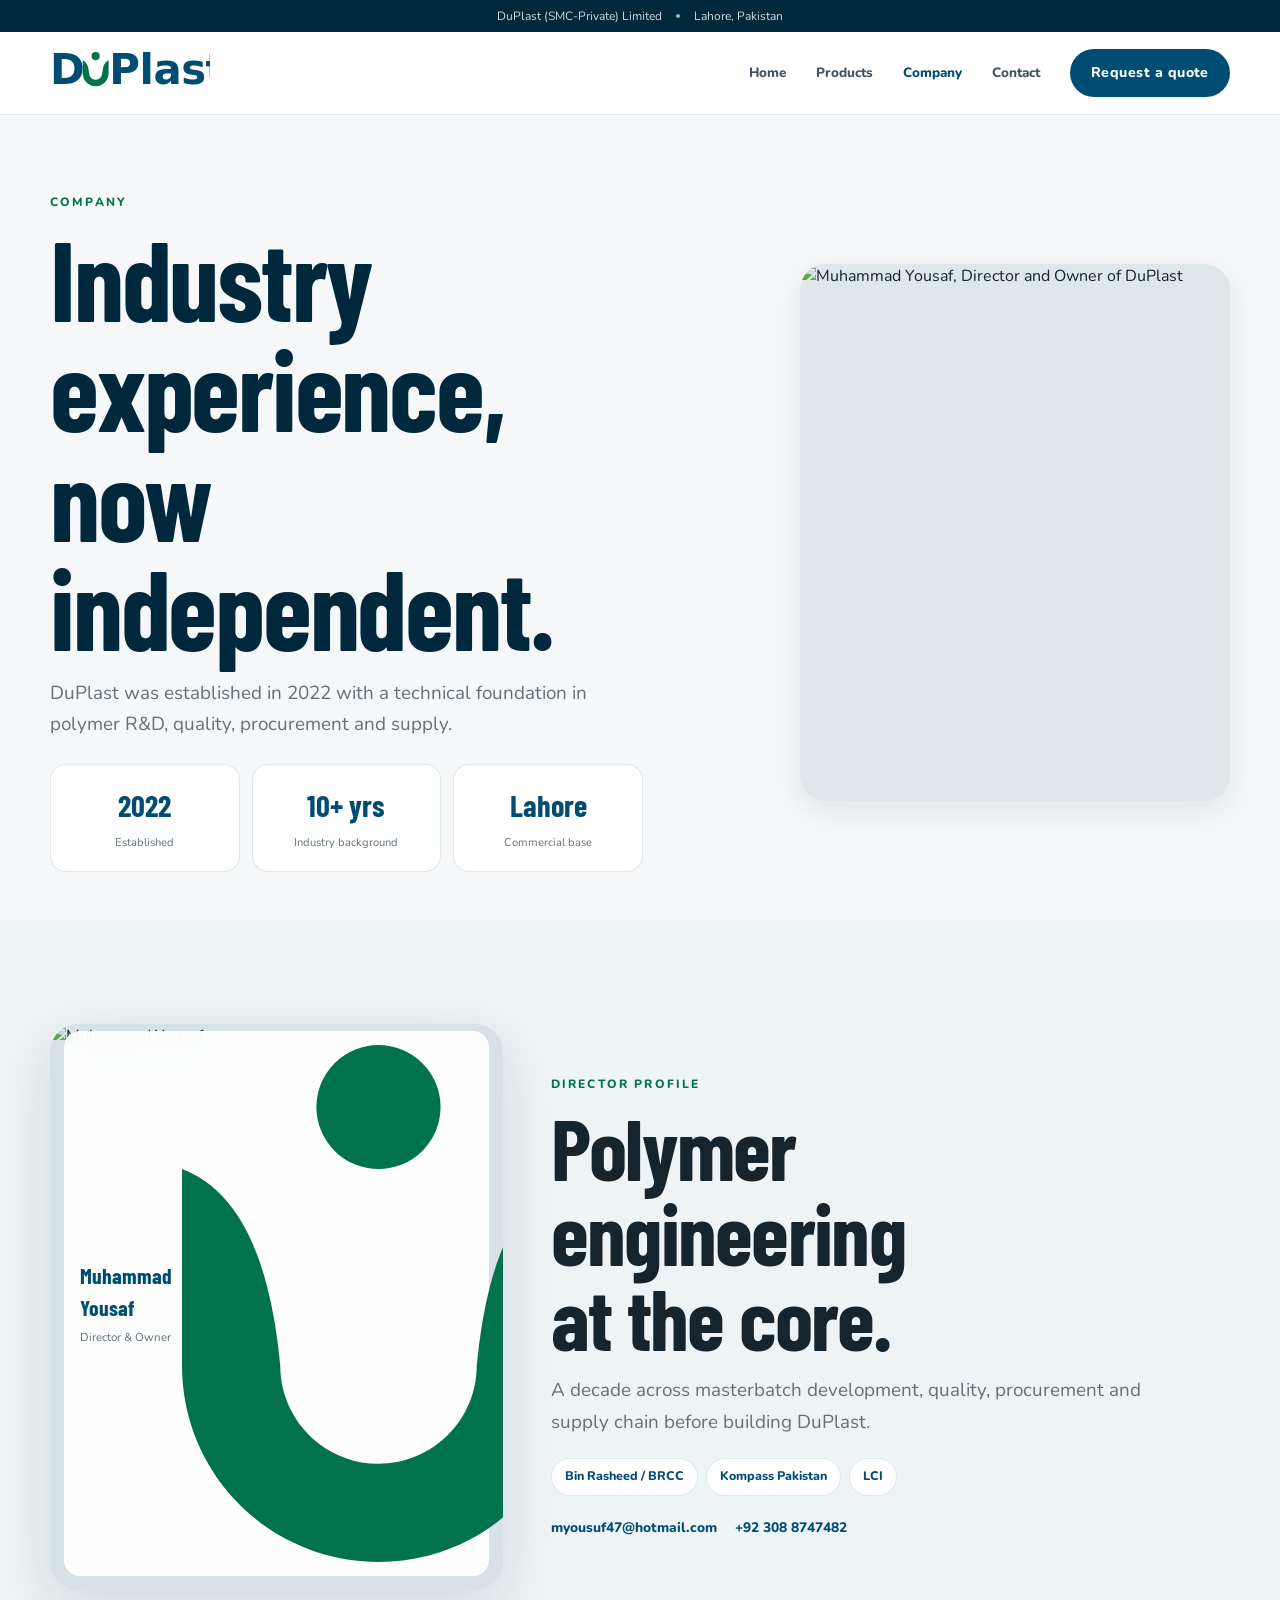
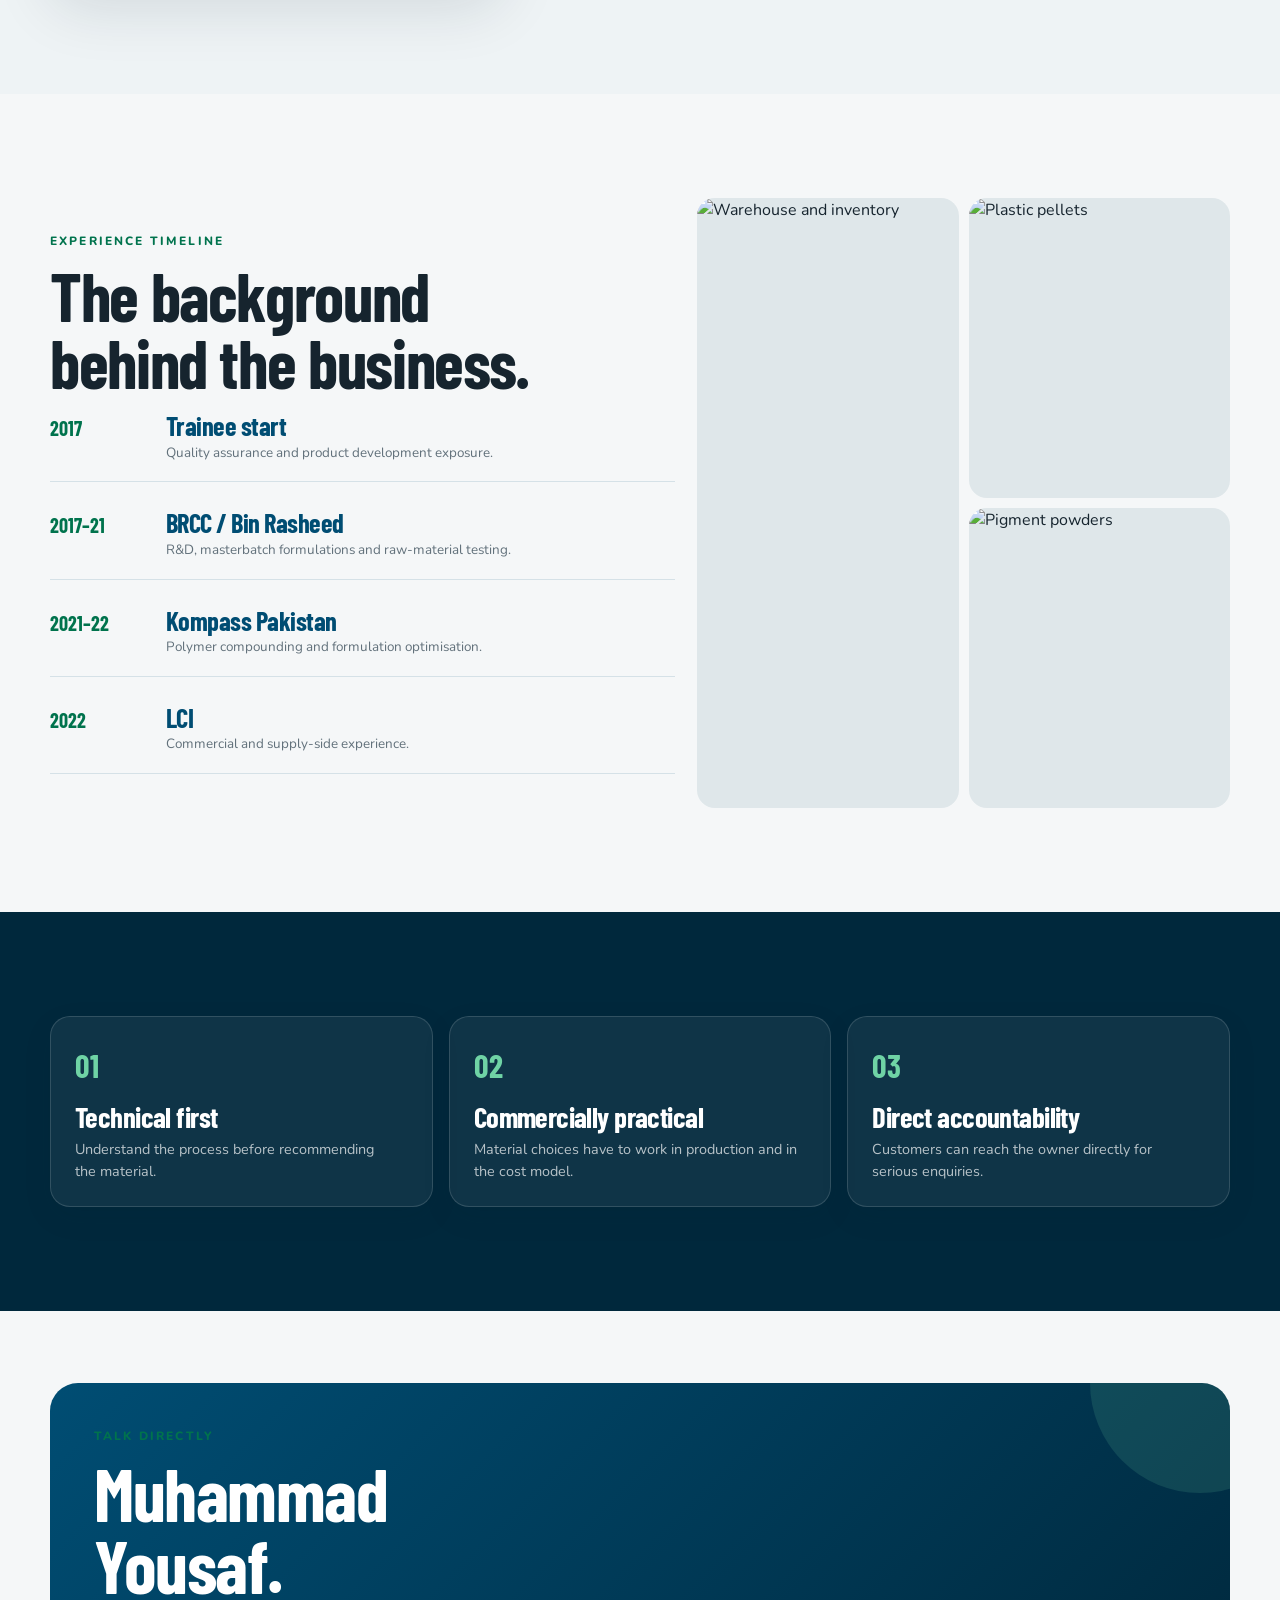
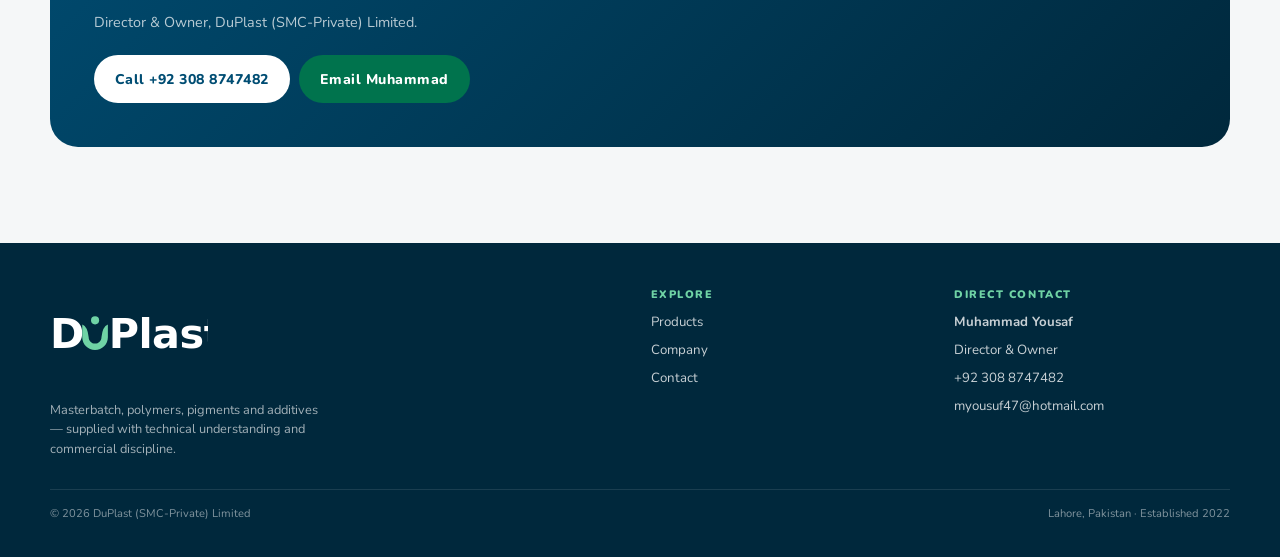
==== commit d94a5261: "Refine CEO portrait framing on company page" ====
--- a/company.html
+++ b/company.html
@@ -1 +1 @@
-<!doctype html><html lang="en"><head><meta charset="utf-8"><meta name="viewport" content="width=device-width, initial-scale=1, viewport-fit=cover"><meta name="theme-color" content="#004d73"><meta name="color-scheme" content="light"><title>Company — DuPlast</title><meta name="description" content="Meet DuPlast, founded in 2022 and led by Director and Owner Muhammad Yousaf."><link rel="icon" href="logo/duplast-favicon.svg" type="image/svg+xml"><link rel="manifest" href="manifest.webmanifest"><link rel="preconnect" href="https://fonts.googleapis.com"><link rel="preconnect" href="https://fonts.gstatic.com" crossorigin><link rel="preconnect" href="https://images.pexels.com" crossorigin><link href="https://fonts.googleapis.com/css2?family=Barlow+Condensed:wght@600;700&family=Nunito:wght@400;600;700;800;900&display=swap" rel="stylesheet"><link rel="stylesheet" href="assets/site.css"></head><body><div class="announcement"><div class="container announcement__inner"><span>DuPlast (SMC-Private) Limited</span><span class="announcement__dot"></span><span>Lahore, Pakistan</span></div></div><header class="site-header"><nav class="container nav" aria-label="Primary navigation"><a class="brand" href="index.html" aria-label="DuPlast home"><img src="logo/duplast-logo.svg" alt="DuPlast" width="382" height="100"></a><div class="nav__links"><a href="index.html">Home</a><a href="products.html">Products</a><a href="company.html" aria-current="page">Company</a><a href="contact.html">Contact</a><a class="btn btn--primary" href="contact.html#rfq">Request a quote</a></div><button class="nav-toggle" type="button" aria-label="Open menu" aria-expanded="false" data-nav-toggle><span class="nav-toggle__lines"><span></span></span></button></nav></header><div class="mobile-nav" data-mobile-nav aria-label="Mobile navigation"><div class="container"><div class="mobile-nav__links"><a href="index.html"><span>Home</span></a><a href="products.html"><span>Products</span></a><a href="company.html"><span>Company</span></a><a href="contact.html"><span>Contact</span></a></div><div class="mobile-nav__contact"><span>Direct to the Director &amp; Owner</span><a href="tel:+923088747482">+92 308 8747482</a><a href="mailto:myousuf47@hotmail.com">myousuf47@hotmail.com</a></div></div></div><main><section class="page-hero"><div class="container page-hero__grid"><div><div class="eyebrow">Company</div><h1>Industry experience, now independent.</h1><p class="lead">DuPlast was established in 2022 with a technical foundation in polymer R&amp;D, quality, procurement and supply.</p><div class="stat-grid"><div class="stat"><strong>2022</strong><span>Established</span></div><div class="stat"><strong>10+ yrs</strong><span>Industry background</span></div><div class="stat"><strong>Lahore</strong><span>Commercial base</span></div></div></div><div class="page-hero__image"><img src="assets/ceo.jpg" alt="Muhammad Yousaf, Director and Owner of DuPlast" width="2048" height="2048" fetchpriority="high" decoding="async" style="object-position:center 22%"></div></div></section><section class="section section--soft"><div class="container founder"><div class="founder__portrait reveal"><img src="assets/ceo.jpg" alt="Muhammad Yousaf" width="2048" height="2048" loading="lazy" decoding="async"><div class="founder__badge"><div><strong>Muhammad Yousaf</strong><span>Director &amp; Owner</span></div><img src="logo/duplast-symbol.svg" alt="" width="30" height="40"></div></div><div class="founder__copy reveal"><div class="eyebrow">Director profile</div><h2>Polymer engineering at the core.</h2><p class="lead">A decade across masterbatch development, quality, procurement and supply chain before building DuPlast.</p><div class="pill-row"><span class="pill">Bin Rasheed / BRCC</span><span class="pill">Kompass Pakistan</span><span class="pill">LCI</span></div><div class="contact-mini"><a href="mailto:myousuf47@hotmail.com">myousuf47@hotmail.com</a><a href="tel:+923088747482">+92 308 8747482</a></div></div></div></section><section class="section"><div class="container media-split"><div class="media-split__copy reveal"><div class="eyebrow">Experience timeline</div><h2 class="section-title">The background behind the business.</h2><div class="timeline"><div class="timeline__item"><div class="timeline__year">2017</div><div><h3>Trainee start</h3><p>Quality assurance and product development exposure.</p></div></div><div class="timeline__item"><div class="timeline__year">2017–21</div><div><h3>BRCC / Bin Rasheed</h3><p>R&amp;D, masterbatch formulations and raw-material testing.</p></div></div><div class="timeline__item"><div class="timeline__year">2021–22</div><div><h3>Kompass Pakistan</h3><p>Polymer compounding and formulation optimisation.</p></div></div><div class="timeline__item"><div class="timeline__year">2022</div><div><h3>LCI</h3><p>Commercial and supply-side experience.</p></div></div></div></div><div class="gallery reveal"><div class="gallery__item"><img src="https://images.pexels.com/photos/11432049/pexels-photo-11432049.png?auto=compress&dpr=1&w=1800" alt="Warehouse and inventory" loading="lazy" decoding="async"></div><div class="gallery__item"><img src="https://images.pexels.com/photos/38741337/pexels-photo-38741337/free-photo-of-colorful-plastic-pellets-on-white-background.jpeg?auto=compress&dpr=1&w=1600" alt="Plastic pellets" loading="lazy" decoding="async"></div><div class="gallery__item"><img src="https://images.pexels.com/photos/30772419/pexels-photo-30772419/free-photo-of-vibrant-colorful-pigment-powders-in-market-display.jpeg?auto=compress&dpr=1&w=1600" alt="Pigment powders" loading="lazy" decoding="async"></div></div></div></section><section class="section section--navy"><div class="container feature-grid"><article class="feature reveal" style="background:rgba(255,255,255,.06);border-color:rgba(255,255,255,.14);color:white"><div class="feature__n" style="color:var(--green-300)">01</div><h3>Technical first</h3><p style="color:rgba(255,255,255,.7)">Understand the process before recommending the material.</p></article><article class="feature reveal" style="background:rgba(255,255,255,.06);border-color:rgba(255,255,255,.14);color:white"><div class="feature__n" style="color:var(--green-300)">02</div><h3>Commercially practical</h3><p style="color:rgba(255,255,255,.7)">Material choices have to work in production and in the cost model.</p></article><article class="feature reveal" style="background:rgba(255,255,255,.06);border-color:rgba(255,255,255,.14);color:white"><div class="feature__n" style="color:var(--green-300)">03</div><h3>Direct accountability</h3><p style="color:rgba(255,255,255,.7)">Customers can reach the owner directly for serious enquiries.</p></article></div></section><section class="cta" style="padding-top:72px"><div class="container"><div class="cta__box reveal"><div class="eyebrow">Talk directly</div><h2>Muhammad Yousaf.</h2><p>Director &amp; Owner, DuPlast (SMC-Private) Limited.</p><div class="cta__actions"><a class="btn btn--light" href="tel:+923088747482">Call +92 308 8747482</a><a class="btn btn--green" href="mailto:myousuf47@hotmail.com">Email Muhammad</a></div></div></div></section></main><footer class="site-footer"><div class="container footer-grid"><div class="footer-brand"><img src="logo/duplast-logo-reverse.svg" alt="DuPlast" width="382" height="100"><p>Masterbatch, polymers, pigments and additives — supplied with technical understanding and commercial discipline.</p></div><div><div class="footer-title">Explore</div><div class="footer-links"><a href="products.html">Products</a><a href="company.html">Company</a><a href="contact.html">Contact</a></div></div><div><div class="footer-title">Direct contact</div><div class="footer-links"><strong>Muhammad Yousaf</strong><span>Director &amp; Owner</span><a href="tel:+923088747482">+92 308 8747482</a><a href="mailto:myousuf47@hotmail.com">myousuf47@hotmail.com</a></div></div></div><div class="container footer-bottom"><span>© 2026 DuPlast (SMC-Private) Limited</span><span>Lahore, Pakistan · Established 2022</span></div></footer><div class="mobile-actions" aria-label="Quick contact"><a class="mobile-actions__call" href="tel:+923088747482">Call</a><a class="mobile-actions__wa" href="https://wa.me/923088747482" target="_blank" rel="noopener">WhatsApp</a></div><script src="assets/site.js"></script></body></html>+<!doctype html><html lang="en"><head><meta charset="utf-8"><meta name="viewport" content="width=device-width, initial-scale=1, viewport-fit=cover"><meta name="theme-color" content="#004d73"><meta name="color-scheme" content="light"><title>Company — DuPlast</title><meta name="description" content="Meet DuPlast, founded in 2022 and led by Director and Owner Muhammad Yousaf."><link rel="icon" href="logo/duplast-favicon.svg" type="image/svg+xml"><link rel="manifest" href="manifest.webmanifest"><link rel="preconnect" href="https://fonts.googleapis.com"><link rel="preconnect" href="https://fonts.gstatic.com" crossorigin><link rel="preconnect" href="https://images.pexels.com" crossorigin><link href="https://fonts.googleapis.com/css2?family=Barlow+Condensed:wght@600;700&family=Nunito:wght@400;600;700;800;900&display=swap" rel="stylesheet"><link rel="stylesheet" href="assets/site.css"><style>.company-ceo-hero{aspect-ratio:4/5;max-width:430px;width:100%;justify-self:center;align-self:center}.company-ceo-hero img{object-position:center center!important}.founder__portrait>img:first-child{object-position:center center}@media(min-width:900px){.company-ceo-hero{justify-self:end}}</style></head><body><div class="announcement"><div class="container announcement__inner"><span>DuPlast (SMC-Private) Limited</span><span class="announcement__dot"></span><span>Lahore, Pakistan</span></div></div><header class="site-header"><nav class="container nav" aria-label="Primary navigation"><a class="brand" href="index.html" aria-label="DuPlast home"><img src="logo/duplast-logo.svg" alt="DuPlast" width="382" height="100"></a><div class="nav__links"><a href="index.html">Home</a><a href="products.html">Products</a><a href="company.html" aria-current="page">Company</a><a href="contact.html">Contact</a><a class="btn btn--primary" href="contact.html#rfq">Request a quote</a></div><button class="nav-toggle" type="button" aria-label="Open menu" aria-expanded="false" data-nav-toggle><span class="nav-toggle__lines"><span></span></span></button></nav></header><div class="mobile-nav" data-mobile-nav aria-label="Mobile navigation"><div class="container"><div class="mobile-nav__links"><a href="index.html"><span>Home</span></a><a href="products.html"><span>Products</span></a><a href="company.html"><span>Company</span></a><a href="contact.html"><span>Contact</span></a></div><div class="mobile-nav__contact"><span>Direct to the Director &amp; Owner</span><a href="tel:+923088747482">+92 308 8747482</a><a href="mailto:myousuf47@hotmail.com">myousuf47@hotmail.com</a></div></div></div><main><section class="page-hero"><div class="container page-hero__grid"><div><div class="eyebrow">Company</div><h1>Industry experience, now independent.</h1><p class="lead">DuPlast was established in 2022 with a technical foundation in polymer R&amp;D, quality, procurement and supply.</p><div class="stat-grid"><div class="stat"><strong>2022</strong><span>Established</span></div><div class="stat"><strong>10+ yrs</strong><span>Industry background</span></div><div class="stat"><strong>Lahore</strong><span>Commercial base</span></div></div></div><div class="page-hero__image company-ceo-hero"><img src="assets/ceo.jpg" alt="Muhammad Yousaf, Director and Owner of DuPlast" width="640" height="640" fetchpriority="high" decoding="async"></div></div></section><section class="section section--soft"><div class="container founder"><div class="founder__portrait reveal"><img src="assets/ceo.jpg" alt="Muhammad Yousaf" width="640" height="640" loading="lazy" decoding="async"><div class="founder__badge"><div><strong>Muhammad Yousaf</strong><span>Director &amp; Owner</span></div><img src="logo/duplast-symbol.svg" alt="" width="30" height="40"></div></div><div class="founder__copy reveal"><div class="eyebrow">Director profile</div><h2>Polymer engineering at the core.</h2><p class="lead">A decade across masterbatch development, quality, procurement and supply chain before building DuPlast.</p><div class="pill-row"><span class="pill">Bin Rasheed / BRCC</span><span class="pill">Kompass Pakistan</span><span class="pill">LCI</span></div><div class="contact-mini"><a href="mailto:myousuf47@hotmail.com">myousuf47@hotmail.com</a><a href="tel:+923088747482">+92 308 8747482</a></div></div></div></section><section class="section"><div class="container media-split"><div class="media-split__copy reveal"><div class="eyebrow">Experience timeline</div><h2 class="section-title">The background behind the business.</h2><div class="timeline"><div class="timeline__item"><div class="timeline__year">2017</div><div><h3>Trainee start</h3><p>Quality assurance and product development exposure.</p></div></div><div class="timeline__item"><div class="timeline__year">2017–21</div><div><h3>BRCC / Bin Rasheed</h3><p>R&amp;D, masterbatch formulations and raw-material testing.</p></div></div><div class="timeline__item"><div class="timeline__year">2021–22</div><div><h3>Kompass Pakistan</h3><p>Polymer compounding and formulation optimisation.</p></div></div><div class="timeline__item"><div class="timeline__year">2022</div><div><h3>LCI</h3><p>Commercial and supply-side experience.</p></div></div></div></div><div class="gallery reveal"><div class="gallery__item"><img src="https://images.pexels.com/photos/11432049/pexels-photo-11432049.png?auto=compress&dpr=1&w=1800" alt="Warehouse and inventory" loading="lazy" decoding="async"></div><div class="gallery__item"><img src="https://images.pexels.com/photos/38741337/pexels-photo-38741337/free-photo-of-colorful-plastic-pellets-on-white-background.jpeg?auto=compress&dpr=1&w=1600" alt="Plastic pellets" loading="lazy" decoding="async"></div><div class="gallery__item"><img src="https://images.pexels.com/photos/30772419/pexels-photo-30772419/free-photo-of-vibrant-colorful-pigment-powders-in-market-display.jpeg?auto=compress&dpr=1&w=1600" alt="Pigment powders" loading="lazy" decoding="async"></div></div></div></section><section class="section section--navy"><div class="container feature-grid"><article class="feature reveal" style="background:rgba(255,255,255,.06);border-color:rgba(255,255,255,.14);color:white"><div class="feature__n" style="color:var(--green-300)">01</div><h3>Technical first</h3><p style="color:rgba(255,255,255,.7)">Understand the process before recommending the material.</p></article><article class="feature reveal" style="background:rgba(255,255,255,.06);border-color:rgba(255,255,255,.14);color:white"><div class="feature__n" style="color:var(--green-300)">02</div><h3>Commercially practical</h3><p style="color:rgba(255,255,255,.7)">Material choices have to work in production and in the cost model.</p></article><article class="feature reveal" style="background:rgba(255,255,255,.06);border-color:rgba(255,255,255,.14);color:white"><div class="feature__n" style="color:var(--green-300)">03</div><h3>Direct accountability</h3><p style="color:rgba(255,255,255,.7)">Customers can reach the owner directly for serious enquiries.</p></article></div></section><section class="cta" style="padding-top:72px"><div class="container"><div class="cta__box reveal"><div class="eyebrow">Talk directly</div><h2>Muhammad Yousaf.</h2><p>Director &amp; Owner, DuPlast (SMC-Private) Limited.</p><div class="cta__actions"><a class="btn btn--light" href="tel:+923088747482">Call +92 308 8747482</a><a class="btn btn--green" href="mailto:myousuf47@hotmail.com">Email Muhammad</a></div></div></div></section></main><footer class="site-footer"><div class="container footer-grid"><div class="footer-brand"><img src="logo/duplast-logo-reverse.svg" alt="DuPlast" width="382" height="100"><p>Masterbatch, polymers, pigments and additives — supplied with technical understanding and commercial discipline.</p></div><div><div class="footer-title">Explore</div><div class="footer-links"><a href="products.html">Products</a><a href="company.html">Company</a><a href="contact.html">Contact</a></div></div><div><div class="footer-title">Direct contact</div><div class="footer-links"><strong>Muhammad Yousaf</strong><span>Director &amp; Owner</span><a href="tel:+923088747482">+92 308 8747482</a><a href="mailto:myousuf47@hotmail.com">myousuf47@hotmail.com</a></div></div></div><div class="container footer-bottom"><span>© 2026 DuPlast (SMC-Private) Limited</span><span>Lahore, Pakistan · Established 2022</span></div></footer><div class="mobile-actions" aria-label="Quick contact"><a class="mobile-actions__call" href="tel:+923088747482">Call</a><a class="mobile-actions__wa" href="https://wa.me/923088747482" target="_blank" rel="noopener">WhatsApp</a></div><script src="assets/site.js"></script></body></html>
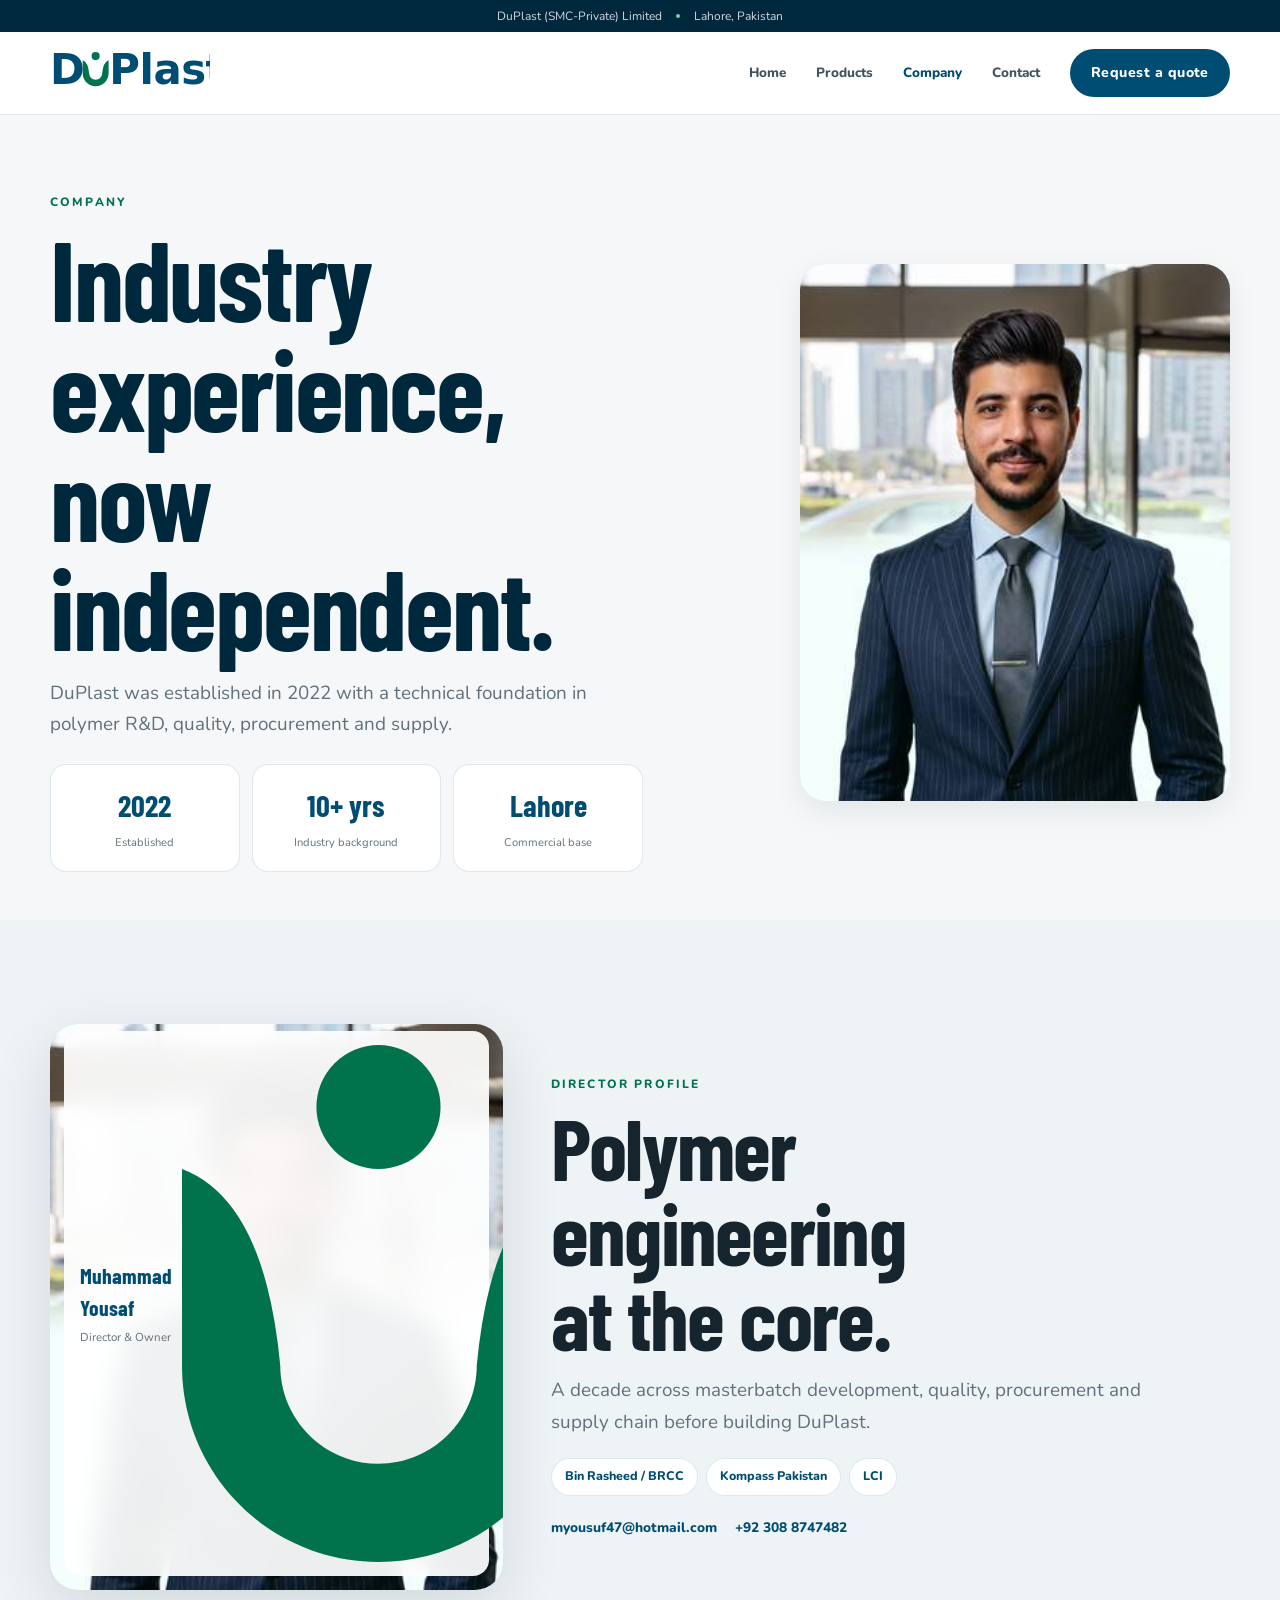
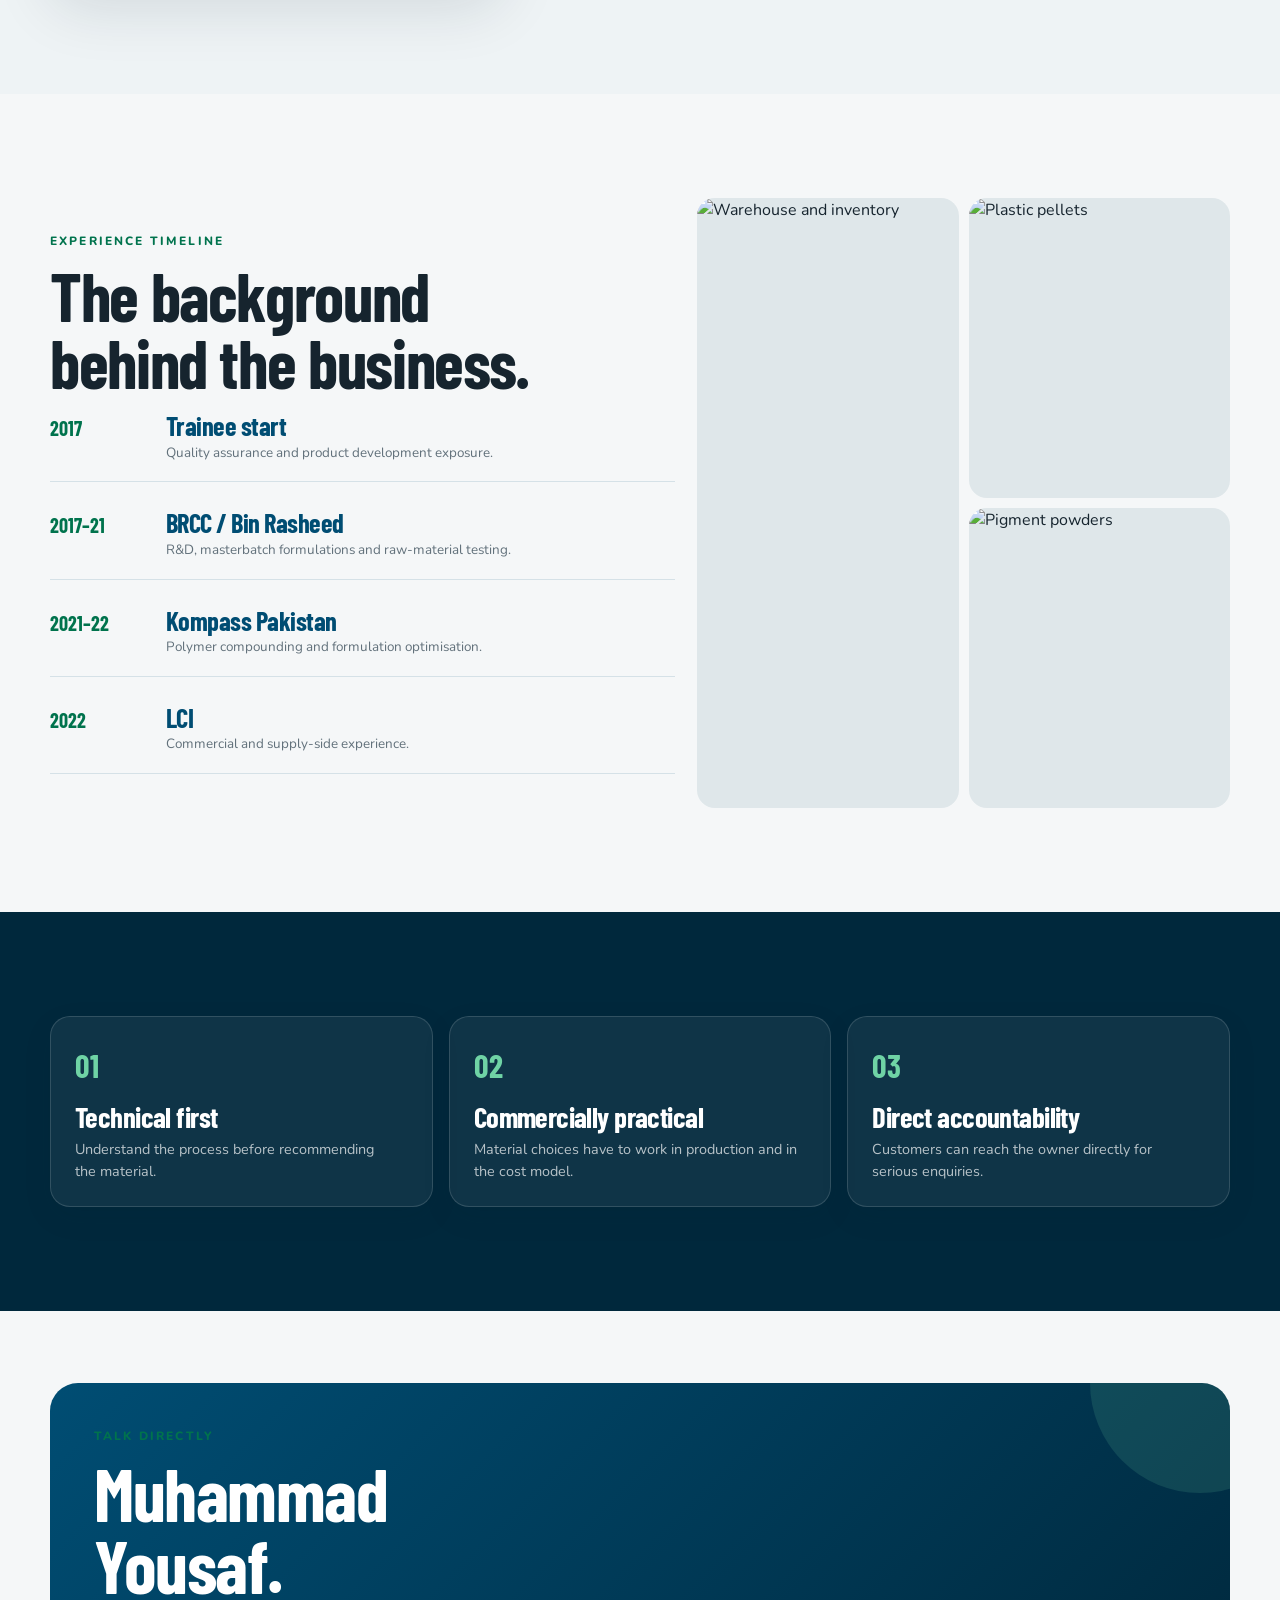
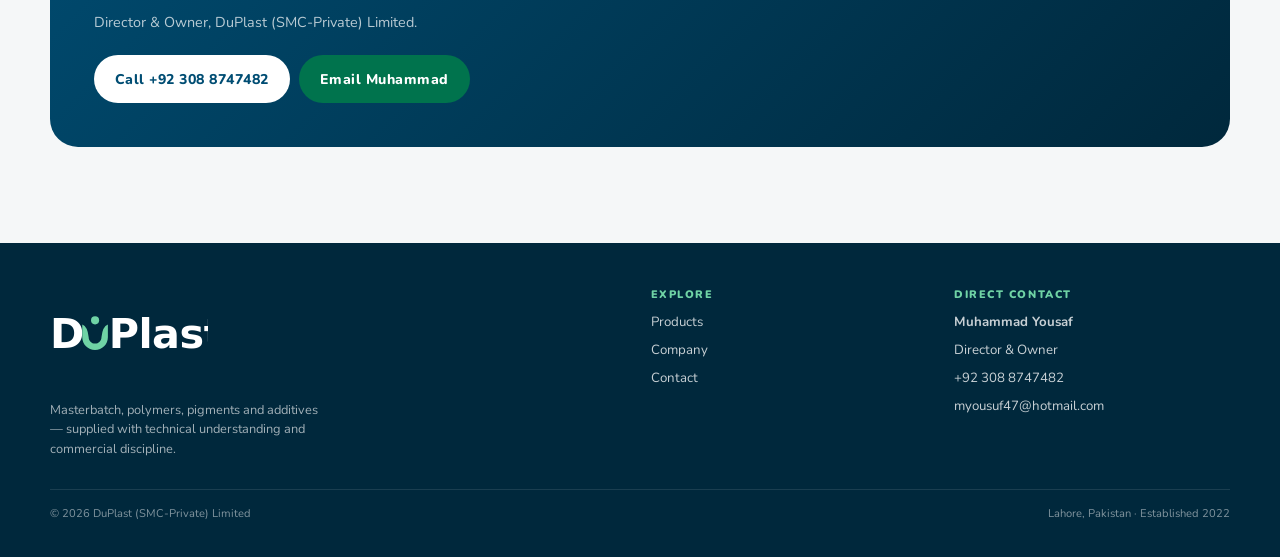
==== commit 4c0a241b: "Use final CEO portrait in company sections" ====
--- a/company.html
+++ b/company.html
@@ -1 +1 @@
-<!doctype html><html lang="en"><head><meta charset="utf-8"><meta name="viewport" content="width=device-width, initial-scale=1, viewport-fit=cover"><meta name="theme-color" content="#004d73"><meta name="color-scheme" content="light"><title>Company — DuPlast</title><meta name="description" content="Meet DuPlast, founded in 2022 and led by Director and Owner Muhammad Yousaf."><link rel="icon" href="logo/duplast-favicon.svg" type="image/svg+xml"><link rel="manifest" href="manifest.webmanifest"><link rel="preconnect" href="https://fonts.googleapis.com"><link rel="preconnect" href="https://fonts.gstatic.com" crossorigin><link rel="preconnect" href="https://images.pexels.com" crossorigin><link href="https://fonts.googleapis.com/css2?family=Barlow+Condensed:wght@600;700&family=Nunito:wght@400;600;700;800;900&display=swap" rel="stylesheet"><link rel="stylesheet" href="assets/site.css"><style>.company-ceo-hero{aspect-ratio:4/5;max-width:430px;width:100%;justify-self:center;align-self:center}.company-ceo-hero img{object-position:center center!important}.founder__portrait>img:first-child{object-position:center center}@media(min-width:900px){.company-ceo-hero{justify-self:end}}</style></head><body><div class="announcement"><div class="container announcement__inner"><span>DuPlast (SMC-Private) Limited</span><span class="announcement__dot"></span><span>Lahore, Pakistan</span></div></div><header class="site-header"><nav class="container nav" aria-label="Primary navigation"><a class="brand" href="index.html" aria-label="DuPlast home"><img src="logo/duplast-logo.svg" alt="DuPlast" width="382" height="100"></a><div class="nav__links"><a href="index.html">Home</a><a href="products.html">Products</a><a href="company.html" aria-current="page">Company</a><a href="contact.html">Contact</a><a class="btn btn--primary" href="contact.html#rfq">Request a quote</a></div><button class="nav-toggle" type="button" aria-label="Open menu" aria-expanded="false" data-nav-toggle><span class="nav-toggle__lines"><span></span></span></button></nav></header><div class="mobile-nav" data-mobile-nav aria-label="Mobile navigation"><div class="container"><div class="mobile-nav__links"><a href="index.html"><span>Home</span></a><a href="products.html"><span>Products</span></a><a href="company.html"><span>Company</span></a><a href="contact.html"><span>Contact</span></a></div><div class="mobile-nav__contact"><span>Direct to the Director &amp; Owner</span><a href="tel:+923088747482">+92 308 8747482</a><a href="mailto:myousuf47@hotmail.com">myousuf47@hotmail.com</a></div></div></div><main><section class="page-hero"><div class="container page-hero__grid"><div><div class="eyebrow">Company</div><h1>Industry experience, now independent.</h1><p class="lead">DuPlast was established in 2022 with a technical foundation in polymer R&amp;D, quality, procurement and supply.</p><div class="stat-grid"><div class="stat"><strong>2022</strong><span>Established</span></div><div class="stat"><strong>10+ yrs</strong><span>Industry background</span></div><div class="stat"><strong>Lahore</strong><span>Commercial base</span></div></div></div><div class="page-hero__image company-ceo-hero"><img src="assets/ceo.jpg" alt="Muhammad Yousaf, Director and Owner of DuPlast" width="640" height="640" fetchpriority="high" decoding="async"></div></div></section><section class="section section--soft"><div class="container founder"><div class="founder__portrait reveal"><img src="assets/ceo.jpg" alt="Muhammad Yousaf" width="640" height="640" loading="lazy" decoding="async"><div class="founder__badge"><div><strong>Muhammad Yousaf</strong><span>Director &amp; Owner</span></div><img src="logo/duplast-symbol.svg" alt="" width="30" height="40"></div></div><div class="founder__copy reveal"><div class="eyebrow">Director profile</div><h2>Polymer engineering at the core.</h2><p class="lead">A decade across masterbatch development, quality, procurement and supply chain before building DuPlast.</p><div class="pill-row"><span class="pill">Bin Rasheed / BRCC</span><span class="pill">Kompass Pakistan</span><span class="pill">LCI</span></div><div class="contact-mini"><a href="mailto:myousuf47@hotmail.com">myousuf47@hotmail.com</a><a href="tel:+923088747482">+92 308 8747482</a></div></div></div></section><section class="section"><div class="container media-split"><div class="media-split__copy reveal"><div class="eyebrow">Experience timeline</div><h2 class="section-title">The background behind the business.</h2><div class="timeline"><div class="timeline__item"><div class="timeline__year">2017</div><div><h3>Trainee start</h3><p>Quality assurance and product development exposure.</p></div></div><div class="timeline__item"><div class="timeline__year">2017–21</div><div><h3>BRCC / Bin Rasheed</h3><p>R&amp;D, masterbatch formulations and raw-material testing.</p></div></div><div class="timeline__item"><div class="timeline__year">2021–22</div><div><h3>Kompass Pakistan</h3><p>Polymer compounding and formulation optimisation.</p></div></div><div class="timeline__item"><div class="timeline__year">2022</div><div><h3>LCI</h3><p>Commercial and supply-side experience.</p></div></div></div></div><div class="gallery reveal"><div class="gallery__item"><img src="https://images.pexels.com/photos/11432049/pexels-photo-11432049.png?auto=compress&dpr=1&w=1800" alt="Warehouse and inventory" loading="lazy" decoding="async"></div><div class="gallery__item"><img src="https://images.pexels.com/photos/38741337/pexels-photo-38741337/free-photo-of-colorful-plastic-pellets-on-white-background.jpeg?auto=compress&dpr=1&w=1600" alt="Plastic pellets" loading="lazy" decoding="async"></div><div class="gallery__item"><img src="https://images.pexels.com/photos/30772419/pexels-photo-30772419/free-photo-of-vibrant-colorful-pigment-powders-in-market-display.jpeg?auto=compress&dpr=1&w=1600" alt="Pigment powders" loading="lazy" decoding="async"></div></div></div></section><section class="section section--navy"><div class="container feature-grid"><article class="feature reveal" style="background:rgba(255,255,255,.06);border-color:rgba(255,255,255,.14);color:white"><div class="feature__n" style="color:var(--green-300)">01</div><h3>Technical first</h3><p style="color:rgba(255,255,255,.7)">Understand the process before recommending the material.</p></article><article class="feature reveal" style="background:rgba(255,255,255,.06);border-color:rgba(255,255,255,.14);color:white"><div class="feature__n" style="color:var(--green-300)">02</div><h3>Commercially practical</h3><p style="color:rgba(255,255,255,.7)">Material choices have to work in production and in the cost model.</p></article><article class="feature reveal" style="background:rgba(255,255,255,.06);border-color:rgba(255,255,255,.14);color:white"><div class="feature__n" style="color:var(--green-300)">03</div><h3>Direct accountability</h3><p style="color:rgba(255,255,255,.7)">Customers can reach the owner directly for serious enquiries.</p></article></div></section><section class="cta" style="padding-top:72px"><div class="container"><div class="cta__box reveal"><div class="eyebrow">Talk directly</div><h2>Muhammad Yousaf.</h2><p>Director &amp; Owner, DuPlast (SMC-Private) Limited.</p><div class="cta__actions"><a class="btn btn--light" href="tel:+923088747482">Call +92 308 8747482</a><a class="btn btn--green" href="mailto:myousuf47@hotmail.com">Email Muhammad</a></div></div></div></section></main><footer class="site-footer"><div class="container footer-grid"><div class="footer-brand"><img src="logo/duplast-logo-reverse.svg" alt="DuPlast" width="382" height="100"><p>Masterbatch, polymers, pigments and additives — supplied with technical understanding and commercial discipline.</p></div><div><div class="footer-title">Explore</div><div class="footer-links"><a href="products.html">Products</a><a href="company.html">Company</a><a href="contact.html">Contact</a></div></div><div><div class="footer-title">Direct contact</div><div class="footer-links"><strong>Muhammad Yousaf</strong><span>Director &amp; Owner</span><a href="tel:+923088747482">+92 308 8747482</a><a href="mailto:myousuf47@hotmail.com">myousuf47@hotmail.com</a></div></div></div><div class="container footer-bottom"><span>© 2026 DuPlast (SMC-Private) Limited</span><span>Lahore, Pakistan · Established 2022</span></div></footer><div class="mobile-actions" aria-label="Quick contact"><a class="mobile-actions__call" href="tel:+923088747482">Call</a><a class="mobile-actions__wa" href="https://wa.me/923088747482" target="_blank" rel="noopener">WhatsApp</a></div><script src="assets/site.js"></script></body></html>+<!doctype html><html lang="en"><head><meta charset="utf-8"><meta name="viewport" content="width=device-width, initial-scale=1, viewport-fit=cover"><meta name="theme-color" content="#004d73"><meta name="color-scheme" content="light"><title>Company — DuPlast</title><meta name="description" content="Meet DuPlast, founded in 2022 and led by Director and Owner Muhammad Yousaf."><link rel="icon" href="logo/duplast-favicon.svg" type="image/svg+xml"><link rel="manifest" href="manifest.webmanifest"><link rel="preconnect" href="https://fonts.googleapis.com"><link rel="preconnect" href="https://fonts.gstatic.com" crossorigin><link rel="preconnect" href="https://images.pexels.com" crossorigin><link href="https://fonts.googleapis.com/css2?family=Barlow+Condensed:wght@600;700&family=Nunito:wght@400;600;700;800;900&display=swap" rel="stylesheet"><link rel="stylesheet" href="assets/site.css"><style>.company-ceo-hero{aspect-ratio:4/5;max-width:430px;width:100%;justify-self:center;align-self:center}.company-ceo-hero img{object-position:center center!important}.founder__portrait>img:first-child{object-position:center center}@media(min-width:900px){.company-ceo-hero{justify-self:end}}</style></head><body><div class="announcement"><div class="container announcement__inner"><span>DuPlast (SMC-Private) Limited</span><span class="announcement__dot"></span><span>Lahore, Pakistan</span></div></div><header class="site-header"><nav class="container nav" aria-label="Primary navigation"><a class="brand" href="index.html" aria-label="DuPlast home"><img src="logo/duplast-logo.svg" alt="DuPlast" width="382" height="100"></a><div class="nav__links"><a href="index.html">Home</a><a href="products.html">Products</a><a href="company.html" aria-current="page">Company</a><a href="contact.html">Contact</a><a class="btn btn--primary" href="contact.html#rfq">Request a quote</a></div><button class="nav-toggle" type="button" aria-label="Open menu" aria-expanded="false" data-nav-toggle><span class="nav-toggle__lines"><span></span></span></button></nav></header><div class="mobile-nav" data-mobile-nav aria-label="Mobile navigation"><div class="container"><div class="mobile-nav__links"><a href="index.html"><span>Home</span></a><a href="products.html"><span>Products</span></a><a href="company.html"><span>Company</span></a><a href="contact.html"><span>Contact</span></a></div><div class="mobile-nav__contact"><span>Direct to the Director &amp; Owner</span><a href="tel:+923088747482">+92 308 8747482</a><a href="mailto:myousuf47@hotmail.com">myousuf47@hotmail.com</a></div></div></div><main><section class="page-hero"><div class="container page-hero__grid"><div><div class="eyebrow">Company</div><h1>Industry experience, now independent.</h1><p class="lead">DuPlast was established in 2022 with a technical foundation in polymer R&amp;D, quality, procurement and supply.</p><div class="stat-grid"><div class="stat"><strong>2022</strong><span>Established</span></div><div class="stat"><strong>10+ yrs</strong><span>Industry background</span></div><div class="stat"><strong>Lahore</strong><span>Commercial base</span></div></div></div><div class="page-hero__image company-ceo-hero"><img src="[data-uri]" data-ceo-photo alt="Muhammad Yousaf, Director and Owner of DuPlast" width="400" height="400" fetchpriority="high" decoding="async"></div></div></section><section class="section section--soft"><div class="container founder"><div class="founder__portrait reveal"><img src="[data-uri]" data-ceo-photo alt="Muhammad Yousaf" width="400" height="400" loading="lazy" decoding="async"><div class="founder__badge"><div><strong>Muhammad Yousaf</strong><span>Director &amp; Owner</span></div><img src="logo/duplast-symbol.svg" alt="" width="30" height="40"></div></div><div class="founder__copy reveal"><div class="eyebrow">Director profile</div><h2>Polymer engineering at the core.</h2><p class="lead">A decade across masterbatch development, quality, procurement and supply chain before building DuPlast.</p><div class="pill-row"><span class="pill">Bin Rasheed / BRCC</span><span class="pill">Kompass Pakistan</span><span class="pill">LCI</span></div><div class="contact-mini"><a href="mailto:myousuf47@hotmail.com">myousuf47@hotmail.com</a><a href="tel:+923088747482">+92 308 8747482</a></div></div></div></section><section class="section"><div class="container media-split"><div class="media-split__copy reveal"><div class="eyebrow">Experience timeline</div><h2 class="section-title">The background behind the business.</h2><div class="timeline"><div class="timeline__item"><div class="timeline__year">2017</div><div><h3>Trainee start</h3><p>Quality assurance and product development exposure.</p></div></div><div class="timeline__item"><div class="timeline__year">2017–21</div><div><h3>BRCC / Bin Rasheed</h3><p>R&amp;D, masterbatch formulations and raw-material testing.</p></div></div><div class="timeline__item"><div class="timeline__year">2021–22</div><div><h3>Kompass Pakistan</h3><p>Polymer compounding and formulation optimisation.</p></div></div><div class="timeline__item"><div class="timeline__year">2022</div><div><h3>LCI</h3><p>Commercial and supply-side experience.</p></div></div></div></div><div class="gallery reveal"><div class="gallery__item"><img src="https://images.pexels.com/photos/11432049/pexels-photo-11432049.png?auto=compress&dpr=1&w=1800" alt="Warehouse and inventory" loading="lazy" decoding="async"></div><div class="gallery__item"><img src="https://images.pexels.com/photos/38741337/pexels-photo-38741337/free-photo-of-colorful-plastic-pellets-on-white-background.jpeg?auto=compress&dpr=1&w=1600" alt="Plastic pellets" loading="lazy" decoding="async"></div><div class="gallery__item"><img src="https://images.pexels.com/photos/30772419/pexels-photo-30772419/free-photo-of-vibrant-colorful-pigment-powders-in-market-display.jpeg?auto=compress&dpr=1&w=1600" alt="Pigment powders" loading="lazy" decoding="async"></div></div></div></section><section class="section section--navy"><div class="container feature-grid"><article class="feature reveal" style="background:rgba(255,255,255,.06);border-color:rgba(255,255,255,.14);color:white"><div class="feature__n" style="color:var(--green-300)">01</div><h3>Technical first</h3><p style="color:rgba(255,255,255,.7)">Understand the process before recommending the material.</p></article><article class="feature reveal" style="background:rgba(255,255,255,.06);border-color:rgba(255,255,255,.14);color:white"><div class="feature__n" style="color:var(--green-300)">02</div><h3>Commercially practical</h3><p style="color:rgba(255,255,255,.7)">Material choices have to work in production and in the cost model.</p></article><article class="feature reveal" style="background:rgba(255,255,255,.06);border-color:rgba(255,255,255,.14);color:white"><div class="feature__n" style="color:var(--green-300)">03</div><h3>Direct accountability</h3><p style="color:rgba(255,255,255,.7)">Customers can reach the owner directly for serious enquiries.</p></article></div></section><section class="cta" style="padding-top:72px"><div class="container"><div class="cta__box reveal"><div class="eyebrow">Talk directly</div><h2>Muhammad Yousaf.</h2><p>Director &amp; Owner, DuPlast (SMC-Private) Limited.</p><div class="cta__actions"><a class="btn btn--light" href="tel:+923088747482">Call +92 308 8747482</a><a class="btn btn--green" href="mailto:myousuf47@hotmail.com">Email Muhammad</a></div></div></div></section></main><footer class="site-footer"><div class="container footer-grid"><div class="footer-brand"><img src="logo/duplast-logo-reverse.svg" alt="DuPlast" width="382" height="100"><p>Masterbatch, polymers, pigments and additives — supplied with technical understanding and commercial discipline.</p></div><div><div class="footer-title">Explore</div><div class="footer-links"><a href="products.html">Products</a><a href="company.html">Company</a><a href="contact.html">Contact</a></div></div><div><div class="footer-title">Direct contact</div><div class="footer-links"><strong>Muhammad Yousaf</strong><span>Director &amp; Owner</span><a href="tel:+923088747482">+92 308 8747482</a><a href="mailto:myousuf47@hotmail.com">myousuf47@hotmail.com</a></div></div></div><div class="container footer-bottom"><span>© 2026 DuPlast (SMC-Private) Limited</span><span>Lahore, Pakistan · Established 2022</span></div></footer><div class="mobile-actions" aria-label="Quick contact"><a class="mobile-actions__call" href="tel:+923088747482">Call</a><a class="mobile-actions__wa" href="https://wa.me/923088747482" target="_blank" rel="noopener">WhatsApp</a></div><script src="assets/site.js"></script></body></html>
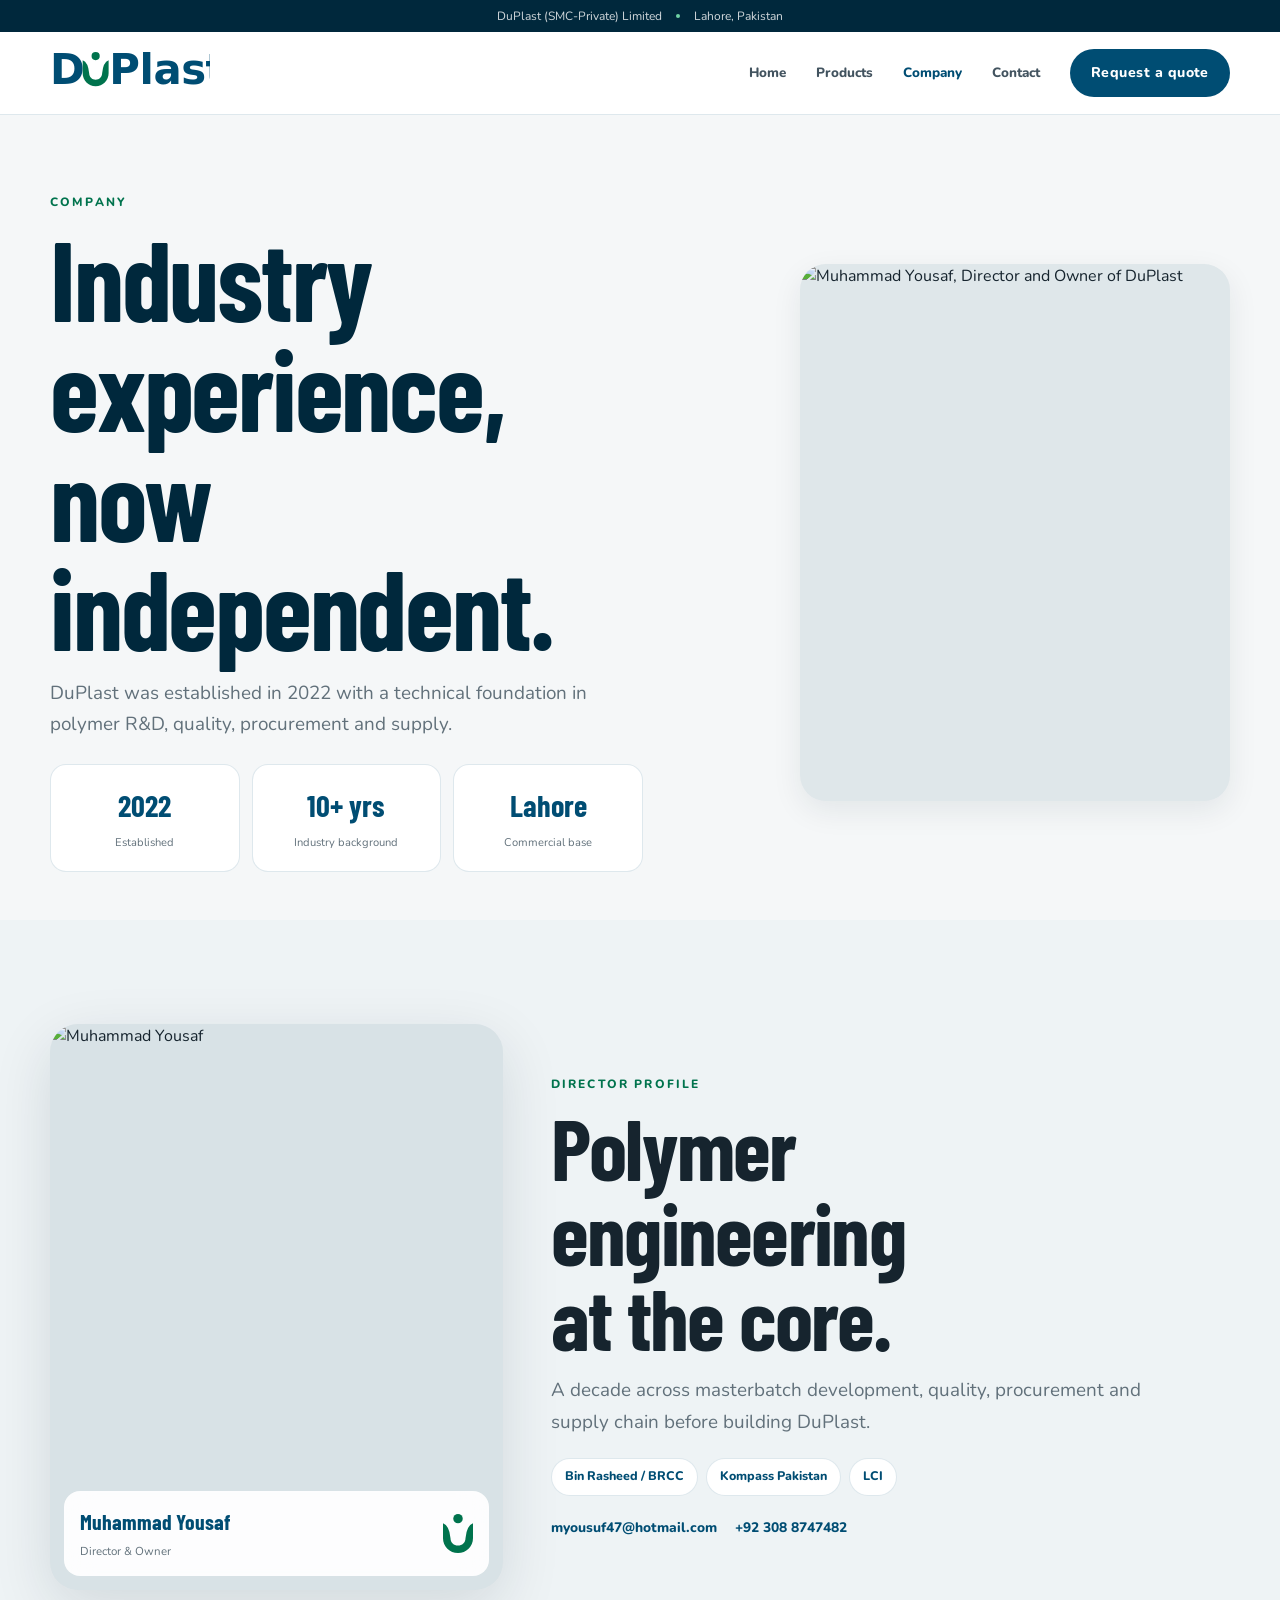
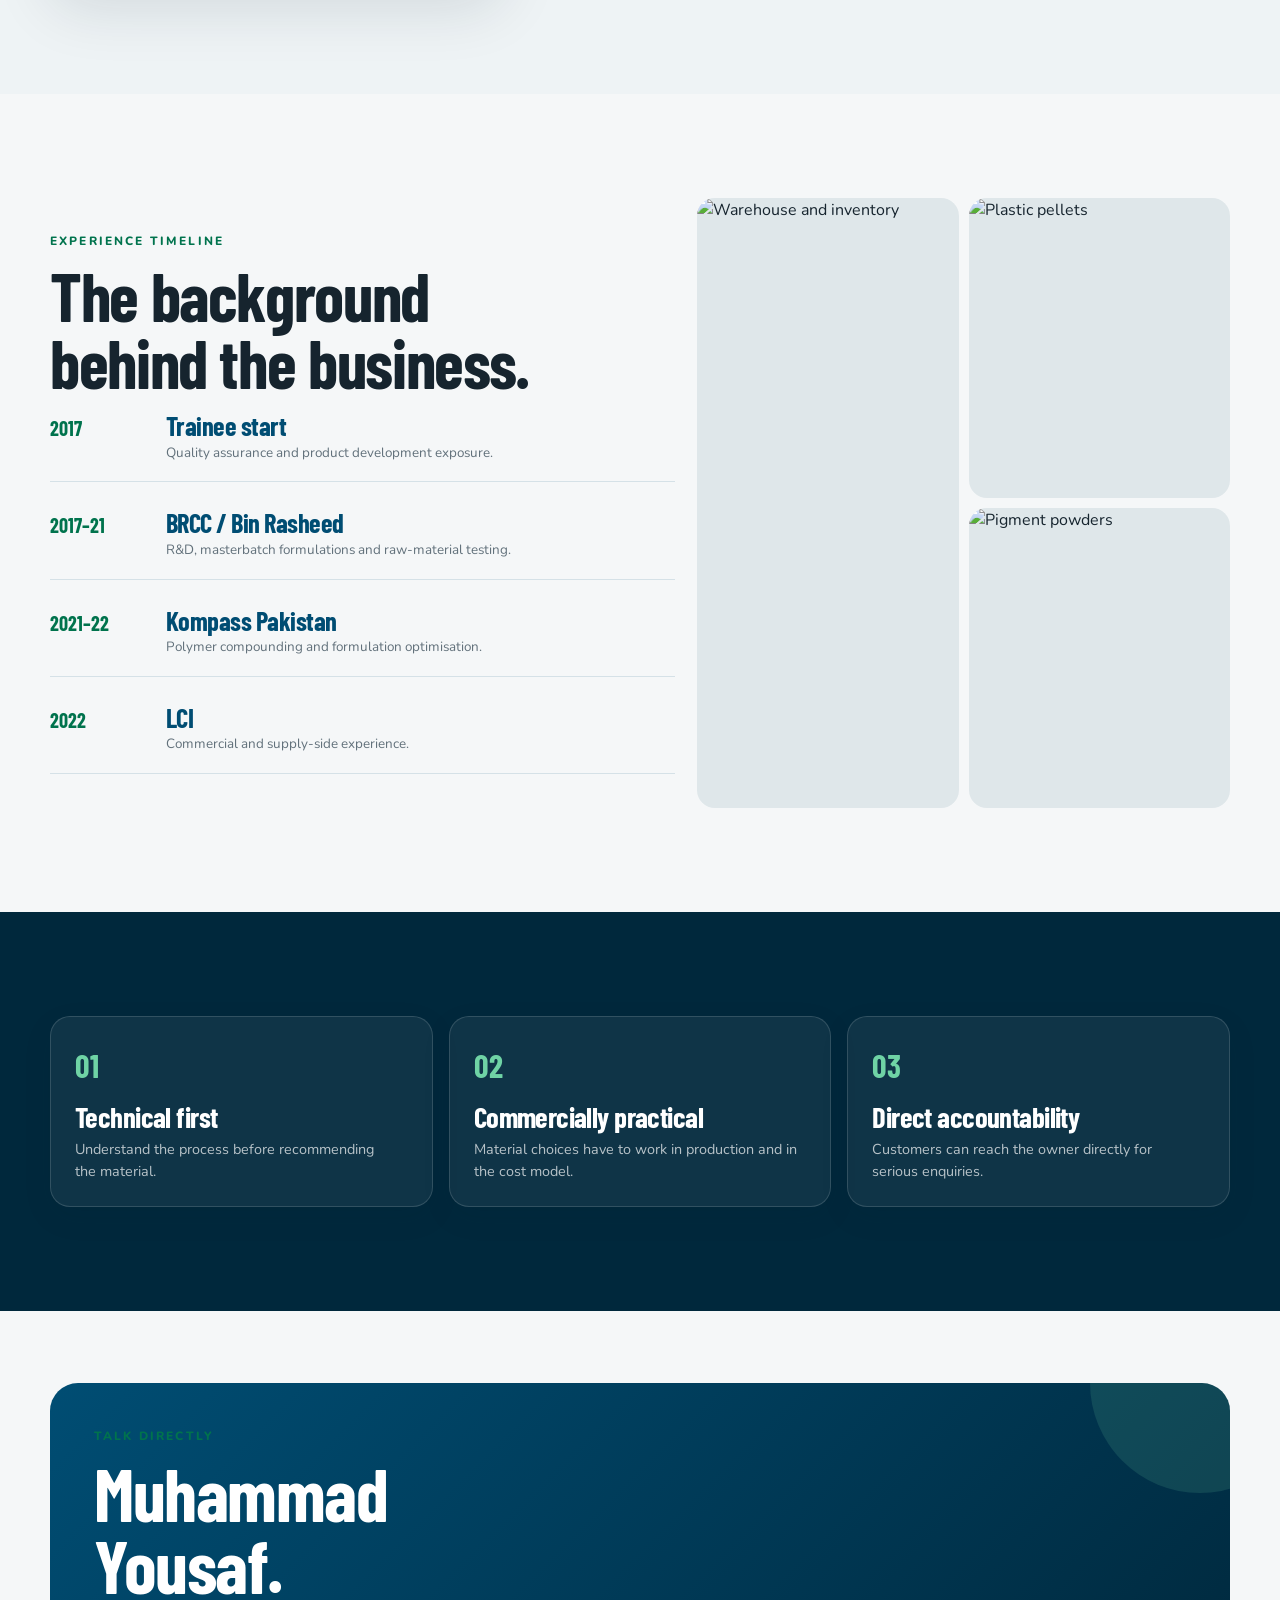
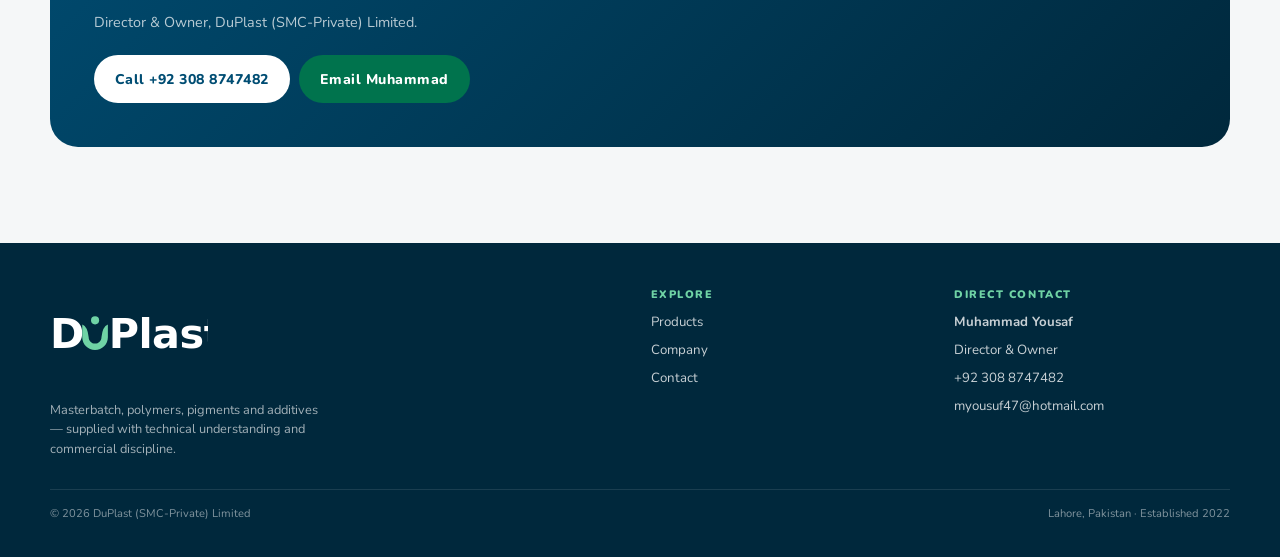
==== commit c42626cb: "Fix CEO portrait rendering on company page" ====
--- a/company.html
+++ b/company.html
@@ -1 +1 @@
-<!doctype html><html lang="en"><head><meta charset="utf-8"><meta name="viewport" content="width=device-width, initial-scale=1, viewport-fit=cover"><meta name="theme-color" content="#004d73"><meta name="color-scheme" content="light"><title>Company — DuPlast</title><meta name="description" content="Meet DuPlast, founded in 2022 and led by Director and Owner Muhammad Yousaf."><link rel="icon" href="logo/duplast-favicon.svg" type="image/svg+xml"><link rel="manifest" href="manifest.webmanifest"><link rel="preconnect" href="https://fonts.googleapis.com"><link rel="preconnect" href="https://fonts.gstatic.com" crossorigin><link rel="preconnect" href="https://images.pexels.com" crossorigin><link href="https://fonts.googleapis.com/css2?family=Barlow+Condensed:wght@600;700&family=Nunito:wght@400;600;700;800;900&display=swap" rel="stylesheet"><link rel="stylesheet" href="assets/site.css"><style>.company-ceo-hero{aspect-ratio:4/5;max-width:430px;width:100%;justify-self:center;align-self:center}.company-ceo-hero img{object-position:center center!important}.founder__portrait>img:first-child{object-position:center center}@media(min-width:900px){.company-ceo-hero{justify-self:end}}</style></head><body><div class="announcement"><div class="container announcement__inner"><span>DuPlast (SMC-Private) Limited</span><span class="announcement__dot"></span><span>Lahore, Pakistan</span></div></div><header class="site-header"><nav class="container nav" aria-label="Primary navigation"><a class="brand" href="index.html" aria-label="DuPlast home"><img src="logo/duplast-logo.svg" alt="DuPlast" width="382" height="100"></a><div class="nav__links"><a href="index.html">Home</a><a href="products.html">Products</a><a href="company.html" aria-current="page">Company</a><a href="contact.html">Contact</a><a class="btn btn--primary" href="contact.html#rfq">Request a quote</a></div><button class="nav-toggle" type="button" aria-label="Open menu" aria-expanded="false" data-nav-toggle><span class="nav-toggle__lines"><span></span></span></button></nav></header><div class="mobile-nav" data-mobile-nav aria-label="Mobile navigation"><div class="container"><div class="mobile-nav__links"><a href="index.html"><span>Home</span></a><a href="products.html"><span>Products</span></a><a href="company.html"><span>Company</span></a><a href="contact.html"><span>Contact</span></a></div><div class="mobile-nav__contact"><span>Direct to the Director &amp; Owner</span><a href="tel:+923088747482">+92 308 8747482</a><a href="mailto:myousuf47@hotmail.com">myousuf47@hotmail.com</a></div></div></div><main><section class="page-hero"><div class="container page-hero__grid"><div><div class="eyebrow">Company</div><h1>Industry experience, now independent.</h1><p class="lead">DuPlast was established in 2022 with a technical foundation in polymer R&amp;D, quality, procurement and supply.</p><div class="stat-grid"><div class="stat"><strong>2022</strong><span>Established</span></div><div class="stat"><strong>10+ yrs</strong><span>Industry background</span></div><div class="stat"><strong>Lahore</strong><span>Commercial base</span></div></div></div><div class="page-hero__image company-ceo-hero"><img src="[data-uri]" data-ceo-photo alt="Muhammad Yousaf, Director and Owner of DuPlast" width="400" height="400" fetchpriority="high" decoding="async"></div></div></section><section class="section section--soft"><div class="container founder"><div class="founder__portrait reveal"><img src="[data-uri]" data-ceo-photo alt="Muhammad Yousaf" width="400" height="400" loading="lazy" decoding="async"><div class="founder__badge"><div><strong>Muhammad Yousaf</strong><span>Director &amp; Owner</span></div><img src="logo/duplast-symbol.svg" alt="" width="30" height="40"></div></div><div class="founder__copy reveal"><div class="eyebrow">Director profile</div><h2>Polymer engineering at the core.</h2><p class="lead">A decade across masterbatch development, quality, procurement and supply chain before building DuPlast.</p><div class="pill-row"><span class="pill">Bin Rasheed / BRCC</span><span class="pill">Kompass Pakistan</span><span class="pill">LCI</span></div><div class="contact-mini"><a href="mailto:myousuf47@hotmail.com">myousuf47@hotmail.com</a><a href="tel:+923088747482">+92 308 8747482</a></div></div></div></section><section class="section"><div class="container media-split"><div class="media-split__copy reveal"><div class="eyebrow">Experience timeline</div><h2 class="section-title">The background behind the business.</h2><div class="timeline"><div class="timeline__item"><div class="timeline__year">2017</div><div><h3>Trainee start</h3><p>Quality assurance and product development exposure.</p></div></div><div class="timeline__item"><div class="timeline__year">2017–21</div><div><h3>BRCC / Bin Rasheed</h3><p>R&amp;D, masterbatch formulations and raw-material testing.</p></div></div><div class="timeline__item"><div class="timeline__year">2021–22</div><div><h3>Kompass Pakistan</h3><p>Polymer compounding and formulation optimisation.</p></div></div><div class="timeline__item"><div class="timeline__year">2022</div><div><h3>LCI</h3><p>Commercial and supply-side experience.</p></div></div></div></div><div class="gallery reveal"><div class="gallery__item"><img src="https://images.pexels.com/photos/11432049/pexels-photo-11432049.png?auto=compress&dpr=1&w=1800" alt="Warehouse and inventory" loading="lazy" decoding="async"></div><div class="gallery__item"><img src="https://images.pexels.com/photos/38741337/pexels-photo-38741337/free-photo-of-colorful-plastic-pellets-on-white-background.jpeg?auto=compress&dpr=1&w=1600" alt="Plastic pellets" loading="lazy" decoding="async"></div><div class="gallery__item"><img src="https://images.pexels.com/photos/30772419/pexels-photo-30772419/free-photo-of-vibrant-colorful-pigment-powders-in-market-display.jpeg?auto=compress&dpr=1&w=1600" alt="Pigment powders" loading="lazy" decoding="async"></div></div></div></section><section class="section section--navy"><div class="container feature-grid"><article class="feature reveal" style="background:rgba(255,255,255,.06);border-color:rgba(255,255,255,.14);color:white"><div class="feature__n" style="color:var(--green-300)">01</div><h3>Technical first</h3><p style="color:rgba(255,255,255,.7)">Understand the process before recommending the material.</p></article><article class="feature reveal" style="background:rgba(255,255,255,.06);border-color:rgba(255,255,255,.14);color:white"><div class="feature__n" style="color:var(--green-300)">02</div><h3>Commercially practical</h3><p style="color:rgba(255,255,255,.7)">Material choices have to work in production and in the cost model.</p></article><article class="feature reveal" style="background:rgba(255,255,255,.06);border-color:rgba(255,255,255,.14);color:white"><div class="feature__n" style="color:var(--green-300)">03</div><h3>Direct accountability</h3><p style="color:rgba(255,255,255,.7)">Customers can reach the owner directly for serious enquiries.</p></article></div></section><section class="cta" style="padding-top:72px"><div class="container"><div class="cta__box reveal"><div class="eyebrow">Talk directly</div><h2>Muhammad Yousaf.</h2><p>Director &amp; Owner, DuPlast (SMC-Private) Limited.</p><div class="cta__actions"><a class="btn btn--light" href="tel:+923088747482">Call +92 308 8747482</a><a class="btn btn--green" href="mailto:myousuf47@hotmail.com">Email Muhammad</a></div></div></div></section></main><footer class="site-footer"><div class="container footer-grid"><div class="footer-brand"><img src="logo/duplast-logo-reverse.svg" alt="DuPlast" width="382" height="100"><p>Masterbatch, polymers, pigments and additives — supplied with technical understanding and commercial discipline.</p></div><div><div class="footer-title">Explore</div><div class="footer-links"><a href="products.html">Products</a><a href="company.html">Company</a><a href="contact.html">Contact</a></div></div><div><div class="footer-title">Direct contact</div><div class="footer-links"><strong>Muhammad Yousaf</strong><span>Director &amp; Owner</span><a href="tel:+923088747482">+92 308 8747482</a><a href="mailto:myousuf47@hotmail.com">myousuf47@hotmail.com</a></div></div></div><div class="container footer-bottom"><span>© 2026 DuPlast (SMC-Private) Limited</span><span>Lahore, Pakistan · Established 2022</span></div></footer><div class="mobile-actions" aria-label="Quick contact"><a class="mobile-actions__call" href="tel:+923088747482">Call</a><a class="mobile-actions__wa" href="https://wa.me/923088747482" target="_blank" rel="noopener">WhatsApp</a></div><script src="assets/site.js"></script></body></html>+<!doctype html><html lang="en"><head><meta charset="utf-8"><meta name="viewport" content="width=device-width, initial-scale=1, viewport-fit=cover"><meta name="theme-color" content="#004d73"><meta name="color-scheme" content="light"><title>Company — DuPlast</title><meta name="description" content="Meet DuPlast, founded in 2022 and led by Director and Owner Muhammad Yousaf."><link rel="icon" href="logo/duplast-favicon.svg" type="image/svg+xml"><link rel="manifest" href="manifest.webmanifest"><link rel="preconnect" href="https://fonts.googleapis.com"><link rel="preconnect" href="https://fonts.gstatic.com" crossorigin><link rel="preconnect" href="https://images.pexels.com" crossorigin><link href="https://fonts.googleapis.com/css2?family=Barlow+Condensed:wght@600;700&family=Nunito:wght@400;600;700;800;900&display=swap" rel="stylesheet"><link rel="stylesheet" href="assets/site.css"><style>.company-ceo-hero{aspect-ratio:4/5;max-width:430px;width:100%;justify-self:center;align-self:center}.company-ceo-hero>img{width:100%;height:100%;object-fit:cover;object-position:center 18%;display:block}.founder__portrait>img:first-child{width:100%;height:100%;object-fit:cover;object-position:center 22%;display:block}.founder__badge img{width:30px!important;height:40px!important;object-fit:contain!important;object-position:center!important;position:static!important;flex:0 0 auto}@media(min-width:900px){.company-ceo-hero{justify-self:end}}</style></head><body><div class="announcement"><div class="container announcement__inner"><span>DuPlast (SMC-Private) Limited</span><span class="announcement__dot"></span><span>Lahore, Pakistan</span></div></div><header class="site-header"><nav class="container nav" aria-label="Primary navigation"><a class="brand" href="index.html" aria-label="DuPlast home"><img src="logo/duplast-logo.svg" alt="DuPlast" width="382" height="100"></a><div class="nav__links"><a href="index.html">Home</a><a href="products.html">Products</a><a href="company.html" aria-current="page">Company</a><a href="contact.html">Contact</a><a class="btn btn--primary" href="contact.html#rfq">Request a quote</a></div><button class="nav-toggle" type="button" aria-label="Open menu" aria-expanded="false" data-nav-toggle><span class="nav-toggle__lines"><span></span></span></button></nav></header><div class="mobile-nav" data-mobile-nav aria-label="Mobile navigation"><div class="container"><div class="mobile-nav__links"><a href="index.html"><span>Home</span></a><a href="products.html"><span>Products</span></a><a href="company.html"><span>Company</span></a><a href="contact.html"><span>Contact</span></a></div><div class="mobile-nav__contact"><span>Direct to the Director &amp; Owner</span><a href="tel:+923088747482">+92 308 8747482</a><a href="mailto:myousuf47@hotmail.com">myousuf47@hotmail.com</a></div></div></div><main><section class="page-hero"><div class="container page-hero__grid"><div><div class="eyebrow">Company</div><h1>Industry experience, now independent.</h1><p class="lead">DuPlast was established in 2022 with a technical foundation in polymer R&amp;D, quality, procurement and supply.</p><div class="stat-grid"><div class="stat"><strong>2022</strong><span>Established</span></div><div class="stat"><strong>10+ yrs</strong><span>Industry background</span></div><div class="stat"><strong>Lahore</strong><span>Commercial base</span></div></div></div><div class="page-hero__image company-ceo-hero"><img src="https://cdn.jsdelivr.net/gh/jamal715/DUPLAST@main/assets/ceo-muhammad-yousaf.jpg" alt="Muhammad Yousaf, Director and Owner of DuPlast" width="600" height="600" fetchpriority="high" decoding="async"></div></div></section><section class="section section--soft"><div class="container founder"><div class="founder__portrait reveal"><img src="https://cdn.jsdelivr.net/gh/jamal715/DUPLAST@main/assets/ceo-muhammad-yousaf.jpg" alt="Muhammad Yousaf" width="600" height="600" loading="lazy" decoding="async"><div class="founder__badge"><div><strong>Muhammad Yousaf</strong><span>Director &amp; Owner</span></div><img src="logo/duplast-symbol.svg" alt="" width="30" height="40"></div></div><div class="founder__copy reveal"><div class="eyebrow">Director profile</div><h2>Polymer engineering at the core.</h2><p class="lead">A decade across masterbatch development, quality, procurement and supply chain before building DuPlast.</p><div class="pill-row"><span class="pill">Bin Rasheed / BRCC</span><span class="pill">Kompass Pakistan</span><span class="pill">LCI</span></div><div class="contact-mini"><a href="mailto:myousuf47@hotmail.com">myousuf47@hotmail.com</a><a href="tel:+923088747482">+92 308 8747482</a></div></div></div></section><section class="section"><div class="container media-split"><div class="media-split__copy reveal"><div class="eyebrow">Experience timeline</div><h2 class="section-title">The background behind the business.</h2><div class="timeline"><div class="timeline__item"><div class="timeline__year">2017</div><div><h3>Trainee start</h3><p>Quality assurance and product development exposure.</p></div></div><div class="timeline__item"><div class="timeline__year">2017–21</div><div><h3>BRCC / Bin Rasheed</h3><p>R&amp;D, masterbatch formulations and raw-material testing.</p></div></div><div class="timeline__item"><div class="timeline__year">2021–22</div><div><h3>Kompass Pakistan</h3><p>Polymer compounding and formulation optimisation.</p></div></div><div class="timeline__item"><div class="timeline__year">2022</div><div><h3>LCI</h3><p>Commercial and supply-side experience.</p></div></div></div></div><div class="gallery reveal"><div class="gallery__item"><img src="https://images.pexels.com/photos/11432049/pexels-photo-11432049.png?auto=compress&dpr=1&w=1800" alt="Warehouse and inventory" loading="lazy" decoding="async"></div><div class="gallery__item"><img src="https://images.pexels.com/photos/38741337/pexels-photo-38741337/free-photo-of-colorful-plastic-pellets-on-white-background.jpeg?auto=compress&dpr=1&w=1600" alt="Plastic pellets" loading="lazy" decoding="async"></div><div class="gallery__item"><img src="https://images.pexels.com/photos/30772419/pexels-photo-30772419/free-photo-of-vibrant-colorful-pigment-powders-in-market-display.jpeg?auto=compress&dpr=1&w=1600" alt="Pigment powders" loading="lazy" decoding="async"></div></div></div></section><section class="section section--navy"><div class="container feature-grid"><article class="feature reveal" style="background:rgba(255,255,255,.06);border-color:rgba(255,255,255,.14);color:white"><div class="feature__n" style="color:var(--green-300)">01</div><h3>Technical first</h3><p style="color:rgba(255,255,255,.7)">Understand the process before recommending the material.</p></article><article class="feature reveal" style="background:rgba(255,255,255,.06);border-color:rgba(255,255,255,.14);color:white"><div class="feature__n" style="color:var(--green-300)">02</div><h3>Commercially practical</h3><p style="color:rgba(255,255,255,.7)">Material choices have to work in production and in the cost model.</p></article><article class="feature reveal" style="background:rgba(255,255,255,.06);border-color:rgba(255,255,255,.14);color:white"><div class="feature__n" style="color:var(--green-300)">03</div><h3>Direct accountability</h3><p style="color:rgba(255,255,255,.7)">Customers can reach the owner directly for serious enquiries.</p></article></div></section><section class="cta" style="padding-top:72px"><div class="container"><div class="cta__box reveal"><div class="eyebrow">Talk directly</div><h2>Muhammad Yousaf.</h2><p>Director &amp; Owner, DuPlast (SMC-Private) Limited.</p><div class="cta__actions"><a class="btn btn--light" href="tel:+923088747482">Call +92 308 8747482</a><a class="btn btn--green" href="mailto:myousuf47@hotmail.com">Email Muhammad</a></div></div></div></section></main><footer class="site-footer"><div class="container footer-grid"><div class="footer-brand"><img src="logo/duplast-logo-reverse.svg" alt="DuPlast" width="382" height="100"><p>Masterbatch, polymers, pigments and additives — supplied with technical understanding and commercial discipline.</p></div><div><div class="footer-title">Explore</div><div class="footer-links"><a href="products.html">Products</a><a href="company.html">Company</a><a href="contact.html">Contact</a></div></div><div><div class="footer-title">Direct contact</div><div class="footer-links"><strong>Muhammad Yousaf</strong><span>Director &amp; Owner</span><a href="tel:+923088747482">+92 308 8747482</a><a href="mailto:myousuf47@hotmail.com">myousuf47@hotmail.com</a></div></div></div><div class="container footer-bottom"><span>© 2026 DuPlast (SMC-Private) Limited</span><span>Lahore, Pakistan · Established 2022</span></div></footer><div class="mobile-actions" aria-label="Quick contact"><a class="mobile-actions__call" href="tel:+923088747482">Call</a><a class="mobile-actions__wa" href="https://wa.me/923088747482" target="_blank" rel="noopener">WhatsApp</a></div><script src="assets/site.js"></script></body></html>
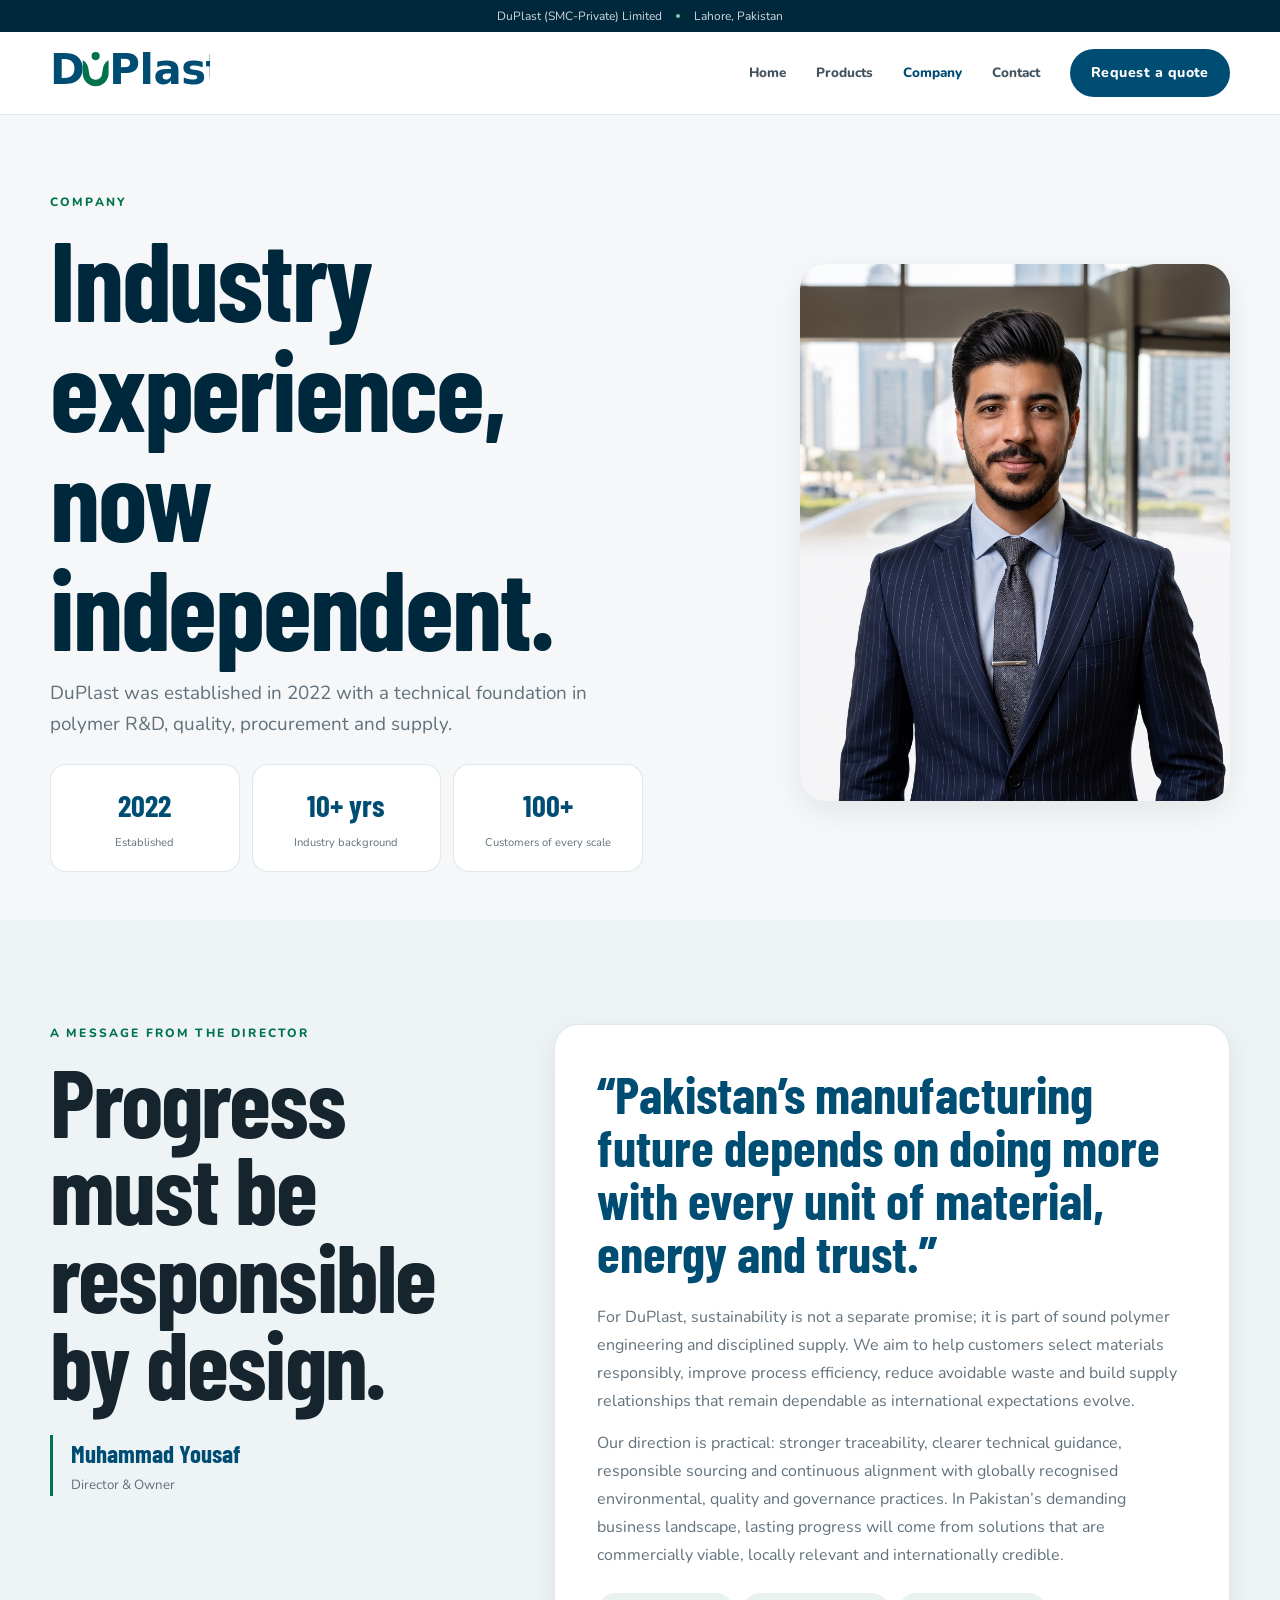
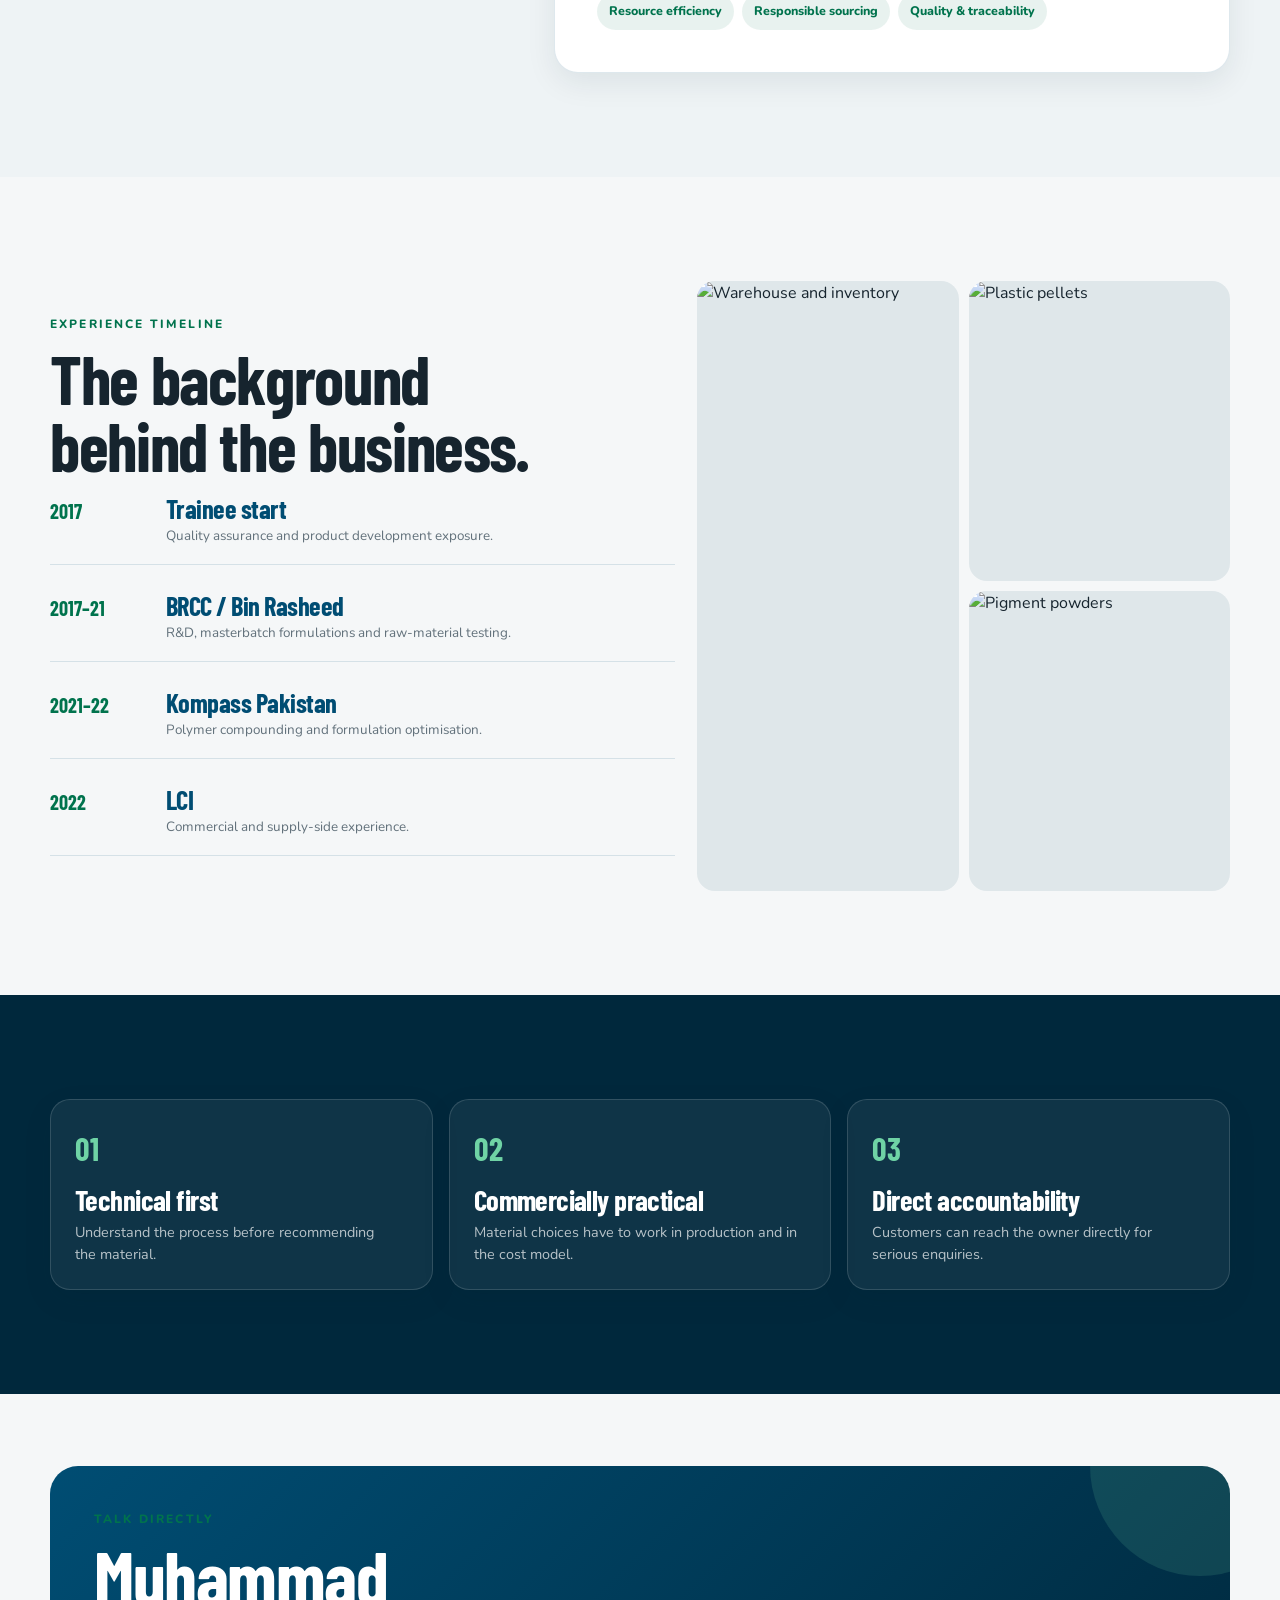
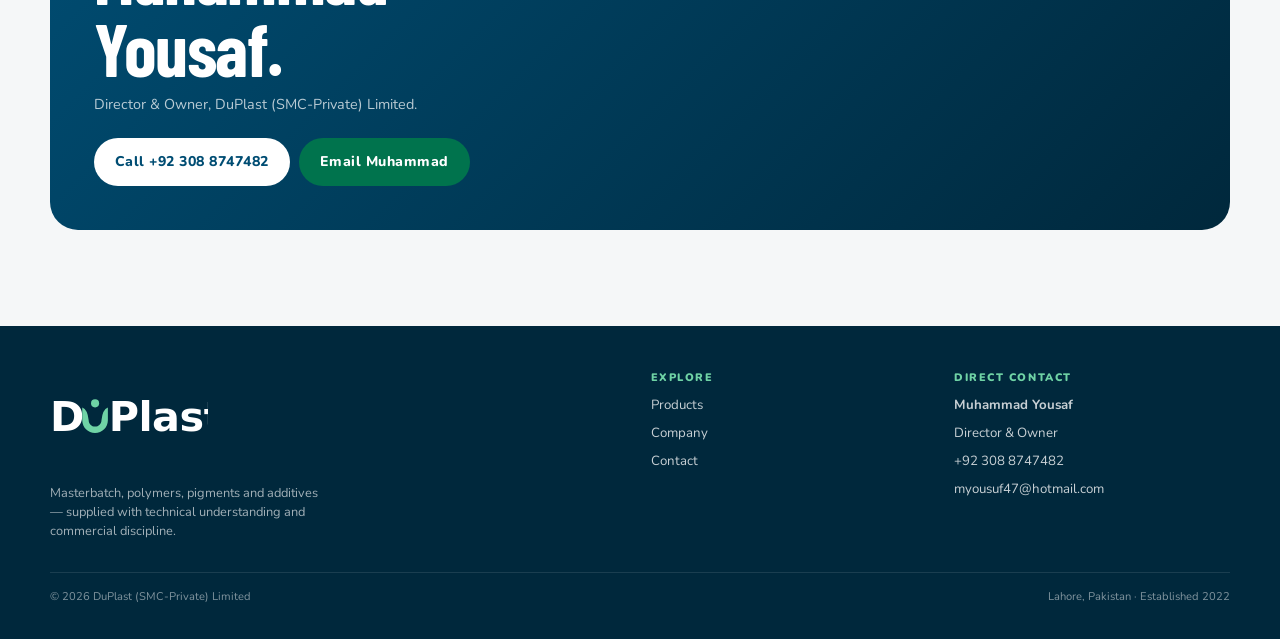
==== commit f3ff7e15: "Add director portrait and sustainability message" ====
--- a/company.html
+++ b/company.html
@@ -1 +1,362 @@
-<!doctype html><html lang="en"><head><meta charset="utf-8"><meta name="viewport" content="width=device-width, initial-scale=1, viewport-fit=cover"><meta name="theme-color" content="#004d73"><meta name="color-scheme" content="light"><title>Company — DuPlast</title><meta name="description" content="Meet DuPlast, founded in 2022 and led by Director and Owner Muhammad Yousaf."><link rel="icon" href="logo/duplast-favicon.svg" type="image/svg+xml"><link rel="manifest" href="manifest.webmanifest"><link rel="preconnect" href="https://fonts.googleapis.com"><link rel="preconnect" href="https://fonts.gstatic.com" crossorigin><link rel="preconnect" href="https://images.pexels.com" crossorigin><link href="https://fonts.googleapis.com/css2?family=Barlow+Condensed:wght@600;700&family=Nunito:wght@400;600;700;800;900&display=swap" rel="stylesheet"><link rel="stylesheet" href="assets/site.css"><style>.company-ceo-hero{aspect-ratio:4/5;max-width:430px;width:100%;justify-self:center;align-self:center}.company-ceo-hero>img{width:100%;height:100%;object-fit:cover;object-position:center 18%;display:block}.founder__portrait>img:first-child{width:100%;height:100%;object-fit:cover;object-position:center 22%;display:block}.founder__badge img{width:30px!important;height:40px!important;object-fit:contain!important;object-position:center!important;position:static!important;flex:0 0 auto}@media(min-width:900px){.company-ceo-hero{justify-self:end}}</style></head><body><div class="announcement"><div class="container announcement__inner"><span>DuPlast (SMC-Private) Limited</span><span class="announcement__dot"></span><span>Lahore, Pakistan</span></div></div><header class="site-header"><nav class="container nav" aria-label="Primary navigation"><a class="brand" href="index.html" aria-label="DuPlast home"><img src="logo/duplast-logo.svg" alt="DuPlast" width="382" height="100"></a><div class="nav__links"><a href="index.html">Home</a><a href="products.html">Products</a><a href="company.html" aria-current="page">Company</a><a href="contact.html">Contact</a><a class="btn btn--primary" href="contact.html#rfq">Request a quote</a></div><button class="nav-toggle" type="button" aria-label="Open menu" aria-expanded="false" data-nav-toggle><span class="nav-toggle__lines"><span></span></span></button></nav></header><div class="mobile-nav" data-mobile-nav aria-label="Mobile navigation"><div class="container"><div class="mobile-nav__links"><a href="index.html"><span>Home</span></a><a href="products.html"><span>Products</span></a><a href="company.html"><span>Company</span></a><a href="contact.html"><span>Contact</span></a></div><div class="mobile-nav__contact"><span>Direct to the Director &amp; Owner</span><a href="tel:+923088747482">+92 308 8747482</a><a href="mailto:myousuf47@hotmail.com">myousuf47@hotmail.com</a></div></div></div><main><section class="page-hero"><div class="container page-hero__grid"><div><div class="eyebrow">Company</div><h1>Industry experience, now independent.</h1><p class="lead">DuPlast was established in 2022 with a technical foundation in polymer R&amp;D, quality, procurement and supply.</p><div class="stat-grid"><div class="stat"><strong>2022</strong><span>Established</span></div><div class="stat"><strong>10+ yrs</strong><span>Industry background</span></div><div class="stat"><strong>Lahore</strong><span>Commercial base</span></div></div></div><div class="page-hero__image company-ceo-hero"><img src="https://cdn.jsdelivr.net/gh/jamal715/DUPLAST@main/assets/ceo-muhammad-yousaf.jpg" alt="Muhammad Yousaf, Director and Owner of DuPlast" width="600" height="600" fetchpriority="high" decoding="async"></div></div></section><section class="section section--soft"><div class="container founder"><div class="founder__portrait reveal"><img src="https://cdn.jsdelivr.net/gh/jamal715/DUPLAST@main/assets/ceo-muhammad-yousaf.jpg" alt="Muhammad Yousaf" width="600" height="600" loading="lazy" decoding="async"><div class="founder__badge"><div><strong>Muhammad Yousaf</strong><span>Director &amp; Owner</span></div><img src="logo/duplast-symbol.svg" alt="" width="30" height="40"></div></div><div class="founder__copy reveal"><div class="eyebrow">Director profile</div><h2>Polymer engineering at the core.</h2><p class="lead">A decade across masterbatch development, quality, procurement and supply chain before building DuPlast.</p><div class="pill-row"><span class="pill">Bin Rasheed / BRCC</span><span class="pill">Kompass Pakistan</span><span class="pill">LCI</span></div><div class="contact-mini"><a href="mailto:myousuf47@hotmail.com">myousuf47@hotmail.com</a><a href="tel:+923088747482">+92 308 8747482</a></div></div></div></section><section class="section"><div class="container media-split"><div class="media-split__copy reveal"><div class="eyebrow">Experience timeline</div><h2 class="section-title">The background behind the business.</h2><div class="timeline"><div class="timeline__item"><div class="timeline__year">2017</div><div><h3>Trainee start</h3><p>Quality assurance and product development exposure.</p></div></div><div class="timeline__item"><div class="timeline__year">2017–21</div><div><h3>BRCC / Bin Rasheed</h3><p>R&amp;D, masterbatch formulations and raw-material testing.</p></div></div><div class="timeline__item"><div class="timeline__year">2021–22</div><div><h3>Kompass Pakistan</h3><p>Polymer compounding and formulation optimisation.</p></div></div><div class="timeline__item"><div class="timeline__year">2022</div><div><h3>LCI</h3><p>Commercial and supply-side experience.</p></div></div></div></div><div class="gallery reveal"><div class="gallery__item"><img src="https://images.pexels.com/photos/11432049/pexels-photo-11432049.png?auto=compress&dpr=1&w=1800" alt="Warehouse and inventory" loading="lazy" decoding="async"></div><div class="gallery__item"><img src="https://images.pexels.com/photos/38741337/pexels-photo-38741337/free-photo-of-colorful-plastic-pellets-on-white-background.jpeg?auto=compress&dpr=1&w=1600" alt="Plastic pellets" loading="lazy" decoding="async"></div><div class="gallery__item"><img src="https://images.pexels.com/photos/30772419/pexels-photo-30772419/free-photo-of-vibrant-colorful-pigment-powders-in-market-display.jpeg?auto=compress&dpr=1&w=1600" alt="Pigment powders" loading="lazy" decoding="async"></div></div></div></section><section class="section section--navy"><div class="container feature-grid"><article class="feature reveal" style="background:rgba(255,255,255,.06);border-color:rgba(255,255,255,.14);color:white"><div class="feature__n" style="color:var(--green-300)">01</div><h3>Technical first</h3><p style="color:rgba(255,255,255,.7)">Understand the process before recommending the material.</p></article><article class="feature reveal" style="background:rgba(255,255,255,.06);border-color:rgba(255,255,255,.14);color:white"><div class="feature__n" style="color:var(--green-300)">02</div><h3>Commercially practical</h3><p style="color:rgba(255,255,255,.7)">Material choices have to work in production and in the cost model.</p></article><article class="feature reveal" style="background:rgba(255,255,255,.06);border-color:rgba(255,255,255,.14);color:white"><div class="feature__n" style="color:var(--green-300)">03</div><h3>Direct accountability</h3><p style="color:rgba(255,255,255,.7)">Customers can reach the owner directly for serious enquiries.</p></article></div></section><section class="cta" style="padding-top:72px"><div class="container"><div class="cta__box reveal"><div class="eyebrow">Talk directly</div><h2>Muhammad Yousaf.</h2><p>Director &amp; Owner, DuPlast (SMC-Private) Limited.</p><div class="cta__actions"><a class="btn btn--light" href="tel:+923088747482">Call +92 308 8747482</a><a class="btn btn--green" href="mailto:myousuf47@hotmail.com">Email Muhammad</a></div></div></div></section></main><footer class="site-footer"><div class="container footer-grid"><div class="footer-brand"><img src="logo/duplast-logo-reverse.svg" alt="DuPlast" width="382" height="100"><p>Masterbatch, polymers, pigments and additives — supplied with technical understanding and commercial discipline.</p></div><div><div class="footer-title">Explore</div><div class="footer-links"><a href="products.html">Products</a><a href="company.html">Company</a><a href="contact.html">Contact</a></div></div><div><div class="footer-title">Direct contact</div><div class="footer-links"><strong>Muhammad Yousaf</strong><span>Director &amp; Owner</span><a href="tel:+923088747482">+92 308 8747482</a><a href="mailto:myousuf47@hotmail.com">myousuf47@hotmail.com</a></div></div></div><div class="container footer-bottom"><span>© 2026 DuPlast (SMC-Private) Limited</span><span>Lahore, Pakistan · Established 2022</span></div></footer><div class="mobile-actions" aria-label="Quick contact"><a class="mobile-actions__call" href="tel:+923088747482">Call</a><a class="mobile-actions__wa" href="https://wa.me/923088747482" target="_blank" rel="noopener">WhatsApp</a></div><script src="assets/site.js"></script></body></html>+<!doctype html>
+<html lang="en">
+  <head>
+    <meta charset="utf-8" />
+    <meta
+      name="viewport"
+      content="width=device-width, initial-scale=1, viewport-fit=cover"
+    />
+    <meta name="theme-color" content="#004d73" />
+    <meta name="color-scheme" content="light" />
+    <title>Company — DuPlast</title>
+    <meta
+      name="description"
+      content="Meet DuPlast, founded in 2022 and led by Director and Owner Muhammad Yousaf."
+    />
+    <link rel="icon" href="logo/duplast-favicon.svg" type="image/svg+xml" />
+    <link rel="manifest" href="manifest.webmanifest" />
+    <link rel="preconnect" href="https://fonts.googleapis.com" />
+    <link rel="preconnect" href="https://fonts.gstatic.com" crossorigin />
+    <link rel="preconnect" href="https://images.pexels.com" crossorigin />
+    <link
+      href="https://fonts.googleapis.com/css2?family=Barlow+Condensed:wght@600;700&family=Nunito:wght@400;600;700;800;900&display=swap"
+      rel="stylesheet"
+    />
+    <link rel="stylesheet" href="assets/site.css" />
+    <style>
+      .company-ceo-hero {
+        aspect-ratio: 4/5;
+        max-width: 430px;
+        width: 100%;
+        justify-self: center;
+        align-self: center;
+      }
+      .company-ceo-hero > img {
+        width: 100%;
+        height: 100%;
+        object-fit: cover;
+        object-position: center 18%;
+        display: block;
+      }
+      .founder__portrait > img:first-child {
+        width: 100%;
+        height: 100%;
+        object-fit: cover;
+        object-position: center 22%;
+        display: block;
+      }
+      .founder__badge img {
+        width: 30px !important;
+        height: 40px !important;
+        object-fit: contain !important;
+        object-position: center !important;
+        position: static !important;
+        flex: 0 0 auto;
+      }
+      @media (min-width: 900px) {
+        .company-ceo-hero {
+          justify-self: end;
+        }
+      }
+    </style>
+  </head>
+  <body>
+    <div class="announcement">
+      <div class="container announcement__inner">
+        <span>DuPlast (SMC-Private) Limited</span
+        ><span class="announcement__dot"></span><span>Lahore, Pakistan</span>
+      </div>
+    </div>
+    <header class="site-header">
+      <nav class="container nav" aria-label="Primary navigation">
+        <a class="brand" href="index.html" aria-label="DuPlast home"
+          ><img
+            src="logo/duplast-logo.svg"
+            alt="DuPlast"
+            width="382"
+            height="100"
+        /></a>
+        <div class="nav__links">
+          <a href="index.html">Home</a><a href="products.html">Products</a
+          ><a href="company.html" aria-current="page">Company</a
+          ><a href="contact.html">Contact</a
+          ><a class="btn btn--primary" href="contact.html#rfq"
+            >Request a quote</a
+          >
+        </div>
+        <button
+          class="nav-toggle"
+          type="button"
+          aria-label="Open menu"
+          aria-expanded="false"
+          data-nav-toggle
+        >
+          <span class="nav-toggle__lines"><span></span></span>
+        </button>
+      </nav>
+    </header>
+    <div class="mobile-nav" data-mobile-nav aria-label="Mobile navigation">
+      <div class="container">
+        <div class="mobile-nav__links">
+          <a href="index.html"><span>Home</span></a
+          ><a href="products.html"><span>Products</span></a
+          ><a href="company.html"><span>Company</span></a
+          ><a href="contact.html"><span>Contact</span></a>
+        </div>
+        <div class="mobile-nav__contact">
+          <span>Direct to the Director &amp; Owner</span
+          ><a href="tel:+923088747482">+92 308 8747482</a
+          ><a href="mailto:myousuf47@hotmail.com">myousuf47@hotmail.com</a>
+        </div>
+      </div>
+    </div>
+    <main>
+      <section class="page-hero">
+        <div class="container page-hero__grid">
+          <div>
+            <div class="eyebrow">Company</div>
+            <h1>Industry experience, now independent.</h1>
+            <p class="lead">
+              DuPlast was established in 2022 with a technical foundation in
+              polymer R&amp;D, quality, procurement and supply.
+            </p>
+            <div class="stat-grid">
+              <div class="stat">
+                <strong>2022</strong><span>Established</span>
+              </div>
+              <div class="stat">
+                <strong>10+ yrs</strong><span>Industry background</span>
+              </div>
+              <div class="stat">
+                <strong>100+</strong><span>Customers of every scale</span>
+              </div>
+            </div>
+          </div>
+          <div class="page-hero__image company-ceo-hero">
+            <img
+              src="assets/director-muhammad-yousaf.jpg"
+              alt="Muhammad Yousaf, Director and Owner of DuPlast"
+              width="1536"
+              height="1536"
+              fetchpriority="high"
+              decoding="async"
+            />
+          </div>
+        </div>
+      </section>
+      <section class="section section--soft sustainability">
+        <div class="container sustainability__grid">
+          <div class="sustainability__intro reveal">
+            <div class="eyebrow">A message from the Director</div>
+            <h2>Progress must be responsible by design.</h2>
+            <div class="sustainability__signature">
+              <span>Muhammad Yousaf</span>
+              <small>Director &amp; Owner</small>
+            </div>
+          </div>
+          <div class="sustainability__message reveal">
+            <blockquote>
+              “Pakistan’s manufacturing future depends on doing more with every
+              unit of material, energy and trust.”
+            </blockquote>
+            <p>
+              For DuPlast, sustainability is not a separate promise; it is part
+              of sound polymer engineering and disciplined supply. We aim to
+              help customers select materials responsibly, improve process
+              efficiency, reduce avoidable waste and build supply relationships
+              that remain dependable as international expectations evolve.
+            </p>
+            <p>
+              Our direction is practical: stronger traceability, clearer
+              technical guidance, responsible sourcing and continuous alignment
+              with globally recognised environmental, quality and governance
+              practices. In Pakistan’s demanding business landscape, lasting
+              progress will come from solutions that are commercially viable,
+              locally relevant and internationally credible.
+            </p>
+            <div class="sustainability__principles" aria-label="Our sustainability priorities">
+              <span>Resource efficiency</span>
+              <span>Responsible sourcing</span>
+              <span>Quality &amp; traceability</span>
+            </div>
+          </div>
+        </div>
+      </section>
+      <section class="section">
+        <div class="container media-split">
+          <div class="media-split__copy reveal">
+            <div class="eyebrow">Experience timeline</div>
+            <h2 class="section-title">The background behind the business.</h2>
+            <div class="timeline">
+              <div class="timeline__item">
+                <div class="timeline__year">2017</div>
+                <div>
+                  <h3>Trainee start</h3>
+                  <p>Quality assurance and product development exposure.</p>
+                </div>
+              </div>
+              <div class="timeline__item">
+                <div class="timeline__year">2017–21</div>
+                <div>
+                  <h3>BRCC / Bin Rasheed</h3>
+                  <p>
+                    R&amp;D, masterbatch formulations and raw-material testing.
+                  </p>
+                </div>
+              </div>
+              <div class="timeline__item">
+                <div class="timeline__year">2021–22</div>
+                <div>
+                  <h3>Kompass Pakistan</h3>
+                  <p>Polymer compounding and formulation optimisation.</p>
+                </div>
+              </div>
+              <div class="timeline__item">
+                <div class="timeline__year">2022</div>
+                <div>
+                  <h3>LCI</h3>
+                  <p>Commercial and supply-side experience.</p>
+                </div>
+              </div>
+            </div>
+          </div>
+          <div class="gallery reveal">
+            <div class="gallery__item">
+              <img
+                src="https://images.pexels.com/photos/11432049/pexels-photo-11432049.png?auto=compress&dpr=1&w=1800"
+                alt="Warehouse and inventory"
+                loading="lazy"
+                decoding="async"
+              />
+            </div>
+            <div class="gallery__item">
+              <img
+                src="https://images.pexels.com/photos/38741337/pexels-photo-38741337/free-photo-of-colorful-plastic-pellets-on-white-background.jpeg?auto=compress&dpr=1&w=1600"
+                alt="Plastic pellets"
+                loading="lazy"
+                decoding="async"
+              />
+            </div>
+            <div class="gallery__item">
+              <img
+                src="https://images.pexels.com/photos/30772419/pexels-photo-30772419/free-photo-of-vibrant-colorful-pigment-powders-in-market-display.jpeg?auto=compress&dpr=1&w=1600"
+                alt="Pigment powders"
+                loading="lazy"
+                decoding="async"
+              />
+            </div>
+          </div>
+        </div>
+      </section>
+      <section class="section section--navy">
+        <div class="container feature-grid">
+          <article
+            class="feature reveal"
+            style="
+              background: rgba(255, 255, 255, 0.06);
+              border-color: rgba(255, 255, 255, 0.14);
+              color: white;
+            "
+          >
+            <div class="feature__n" style="color: var(--green-300)">01</div>
+            <h3>Technical first</h3>
+            <p style="color: rgba(255, 255, 255, 0.7)">
+              Understand the process before recommending the material.
+            </p>
+          </article>
+          <article
+            class="feature reveal"
+            style="
+              background: rgba(255, 255, 255, 0.06);
+              border-color: rgba(255, 255, 255, 0.14);
+              color: white;
+            "
+          >
+            <div class="feature__n" style="color: var(--green-300)">02</div>
+            <h3>Commercially practical</h3>
+            <p style="color: rgba(255, 255, 255, 0.7)">
+              Material choices have to work in production and in the cost model.
+            </p>
+          </article>
+          <article
+            class="feature reveal"
+            style="
+              background: rgba(255, 255, 255, 0.06);
+              border-color: rgba(255, 255, 255, 0.14);
+              color: white;
+            "
+          >
+            <div class="feature__n" style="color: var(--green-300)">03</div>
+            <h3>Direct accountability</h3>
+            <p style="color: rgba(255, 255, 255, 0.7)">
+              Customers can reach the owner directly for serious enquiries.
+            </p>
+          </article>
+        </div>
+      </section>
+      <section class="cta" style="padding-top: 72px">
+        <div class="container">
+          <div class="cta__box reveal">
+            <div class="eyebrow">Talk directly</div>
+            <h2>Muhammad Yousaf.</h2>
+            <p>Director &amp; Owner, DuPlast (SMC-Private) Limited.</p>
+            <div class="cta__actions">
+              <a class="btn btn--light" href="tel:+923088747482"
+                >Call +92 308 8747482</a
+              ><a class="btn btn--green" href="mailto:myousuf47@hotmail.com"
+                >Email Muhammad</a
+              >
+            </div>
+          </div>
+        </div>
+      </section>
+    </main>
+    <footer class="site-footer">
+      <div class="container footer-grid">
+        <div class="footer-brand">
+          <img
+            src="logo/duplast-logo-reverse.svg"
+            alt="DuPlast"
+            width="382"
+            height="100"
+          />
+          <p>
+            Masterbatch, polymers, pigments and additives — supplied with
+            technical understanding and commercial discipline.
+          </p>
+        </div>
+        <div>
+          <div class="footer-title">Explore</div>
+          <div class="footer-links">
+            <a href="products.html">Products</a
+            ><a href="company.html">Company</a
+            ><a href="contact.html">Contact</a>
+          </div>
+        </div>
+        <div>
+          <div class="footer-title">Direct contact</div>
+          <div class="footer-links">
+            <strong>Muhammad Yousaf</strong><span>Director &amp; Owner</span
+            ><a href="tel:+923088747482">+92 308 8747482</a
+            ><a href="mailto:myousuf47@hotmail.com">myousuf47@hotmail.com</a>
+          </div>
+        </div>
+      </div>
+      <div class="container footer-bottom">
+        <span>© 2026 DuPlast (SMC-Private) Limited</span
+        ><span>Lahore, Pakistan · Established 2022</span>
+      </div>
+    </footer>
+    <div class="mobile-actions" aria-label="Quick contact">
+      <a class="mobile-actions__call" href="tel:+923088747482">Call</a
+      ><a
+        class="mobile-actions__wa"
+        href="https://wa.me/923088747482"
+        target="_blank"
+        rel="noopener"
+        >WhatsApp</a
+      >
+    </div>
+    <script src="assets/site.js"></script>
+  </body>
+</html>
--- a/assets/site.css
+++ b/assets/site.css
@@ -108,6 +108,7 @@
 .process__step strong{width:44px;height:44px;border-radius:50%;display:grid;place-items:center;background:var(--green);font-family:var(--font-condensed);font-size:1.35rem}.process__step h3{font-size:1.55rem}.process__step p{font-size:.86rem;color:rgba(255,255,255,.68);margin-top:4px}
 .founder{display:grid;gap:28px;align-items:center}.founder__portrait{position:relative;overflow:hidden;border-radius:28px;background:#d8e2e6;box-shadow:var(--shadow);aspect-ratio:4/5}.founder__portrait img{width:100%;height:100%;object-fit:cover;object-position:center 22%}.founder__badge{position:absolute;left:14px;right:14px;bottom:14px;padding:14px 16px;border-radius:16px;background:rgba(255,255,255,.93);backdrop-filter:blur(14px);display:flex;align-items:center;justify-content:space-between;gap:10px}.founder__badge strong{display:block;font-family:var(--font-condensed);font-size:1.35rem;color:var(--navy)}.founder__badge span{font-size:.72rem;color:var(--muted)}
 .founder__copy h2{font-size:clamp(2.8rem,10vw,5.4rem);max-width:10ch}.founder__copy .lead{margin-top:16px}.pill-row{display:flex;flex-wrap:wrap;gap:8px;margin-top:20px}.pill{display:inline-flex;align-items:center;min-height:38px;padding:0 13px;border-radius:999px;border:1px solid var(--line);background:#fff;color:var(--navy);font-size:.78rem;font-weight:800}
+.sustainability{overflow:hidden}.sustainability__grid{display:grid;gap:34px}.sustainability__intro h2{margin-top:14px;font-size:clamp(3rem,11vw,6rem);line-height:.91;max-width:9ch}.sustainability__signature{margin-top:30px;padding-left:18px;border-left:3px solid var(--green)}.sustainability__signature span,.sustainability__signature small{display:block}.sustainability__signature span{font-family:var(--font-condensed);font-size:1.55rem;font-weight:700;color:var(--navy)}.sustainability__signature small{margin-top:3px;color:var(--muted)}.sustainability__message{padding:28px;border-radius:24px;background:#fff;border:1px solid var(--line);box-shadow:var(--shadow-soft)}.sustainability__message blockquote{margin:0 0 24px;font-family:var(--font-condensed);font-size:clamp(2rem,7vw,3.25rem);font-weight:700;line-height:1.02;color:var(--navy)}.sustainability__message p{font-size:1rem;line-height:1.75;color:var(--muted)}.sustainability__message p+p{margin-top:14px}.sustainability__principles{display:flex;flex-wrap:wrap;gap:8px;margin-top:24px}.sustainability__principles span{padding:9px 12px;border-radius:999px;background:rgba(0,115,77,.09);color:var(--green);font-size:.78rem;font-weight:800}
 .contact-mini{display:flex;flex-wrap:wrap;gap:10px 18px;margin-top:22px;font-size:.86rem}.contact-mini a{font-weight:800;color:var(--navy)}
 .media-split{display:grid;gap:22px;align-items:center}.media-frame{border-radius:26px;overflow:hidden;aspect-ratio:4/3;box-shadow:var(--shadow-soft);background:#dce5e8}.media-frame img{width:100%;height:100%;object-fit:cover}.media-split__copy .lead{margin-top:14px}.bullet-list{display:grid;gap:10px;margin-top:22px}.bullet{display:grid;grid-template-columns:24px 1fr;gap:10px;align-items:start}.bullet__mark{width:24px;height:24px;border-radius:50%;background:rgba(0,115,77,.1);color:var(--green);display:grid;place-items:center;font-weight:900;font-size:.75rem}.bullet strong{font-size:.9rem}.bullet span{display:block;font-size:.82rem;color:var(--muted);margin-top:2px}
 .page-hero{padding:58px 0 34px}.page-hero__grid{display:grid;gap:24px;align-items:end}.page-hero h1{font-size:clamp(3.6rem,14vw,7rem);color:var(--navy-950);max-width:9ch}.page-hero .lead{margin-top:16px}.page-hero__image{border-radius:26px;overflow:hidden;aspect-ratio:16/10;background:#dfe7ea;box-shadow:var(--shadow-soft)}.page-hero__image img{width:100%;height:100%;object-fit:cover}
@@ -124,7 +125,7 @@
 .mobile-actions{position:fixed;z-index:70;left:10px;right:10px;bottom:calc(10px + env(safe-area-inset-bottom));display:grid;grid-template-columns:1fr 1fr;gap:8px;padding:8px;border:1px solid var(--line);border-radius:20px;background:rgba(255,255,255,.94);backdrop-filter:blur(18px);box-shadow:0 16px 50px rgba(0,31,47,.18)}.mobile-actions a{min-height:46px;border-radius:14px;display:grid;place-items:center;font-weight:900;font-size:.82rem}.mobile-actions__call{background:var(--soft);color:var(--navy)}.mobile-actions__wa{background:var(--green);color:#fff}
 .reveal{opacity:0;transform:translateY(14px);transition:opacity .5s ease,transform .5s ease}.reveal.is-visible{opacity:1;transform:none}
 @media (min-width:700px){
-  .container{width:min(1180px,calc(100% - 48px))}.section{padding:88px 0}.section-head{flex-direction:row;align-items:end;justify-content:space-between}.feature-grid{grid-template-columns:repeat(3,1fr)}.process{grid-template-columns:repeat(3,1fr)}.process__step{grid-template-columns:1fr}.founder,.media-split,.page-hero__grid,.contact-grid{grid-template-columns:1fr 1fr}.founder{gap:48px}.founder__portrait{max-height:650px}.page-hero__image{aspect-ratio:4/3}.product-grid{grid-template-columns:repeat(2,1fr)}.form-grid{grid-template-columns:1fr 1fr}.field--full{grid-column:1/-1}.form-actions{grid-template-columns:1fr 1fr}.footer-grid{grid-template-columns:1.35fr .65fr .65fr}.footer-bottom{flex-direction:row;justify-content:space-between}.cta__box{padding:44px}.gallery{grid-template-rows:260px 260px}.mobile-actions{display:none}
+  .container{width:min(1180px,calc(100% - 48px))}.section{padding:88px 0}.section-head{flex-direction:row;align-items:end;justify-content:space-between}.feature-grid{grid-template-columns:repeat(3,1fr)}.process{grid-template-columns:repeat(3,1fr)}.process__step{grid-template-columns:1fr}.founder,.media-split,.page-hero__grid,.contact-grid{grid-template-columns:1fr 1fr}.sustainability__grid{grid-template-columns:.82fr 1.18fr}.founder{gap:48px}.founder__portrait{max-height:650px}.sustainability__message{padding:42px}.page-hero__image{aspect-ratio:4/3}.product-grid{grid-template-columns:repeat(2,1fr)}.form-grid{grid-template-columns:1fr 1fr}.field--full{grid-column:1/-1}.form-actions{grid-template-columns:1fr 1fr}.footer-grid{grid-template-columns:1.35fr .65fr .65fr}.footer-bottom{flex-direction:row;justify-content:space-between}.cta__box{padding:44px}.gallery{grid-template-rows:260px 260px}.mobile-actions{display:none}
 }
 @media (min-width:900px){
   .nav__links{display:flex}.nav-toggle,.mobile-nav{display:none}.hero,.hero__inner{min-height:720px}.hero__inner{padding-bottom:68px}.hero::after{background:linear-gradient(90deg,rgba(0,31,47,.88) 0%,rgba(0,31,47,.67) 43%,rgba(0,31,47,.13) 76%)}.hero__stats{grid-template-columns:repeat(3,minmax(150px,1fr))}.card-rail{width:min(1180px,calc(100% - 48px));margin-inline:auto;padding:0;grid-auto-flow:initial;grid-template-columns:repeat(4,1fr);overflow:visible}.photo-card{min-height:470px}.founder{grid-template-columns:.8fr 1.2fr}.media-split{grid-template-columns:1.08fr .92fr}.media-split--reverse{grid-template-columns:.92fr 1.08fr}.media-split--reverse .media-frame{order:2}.product-grid{grid-template-columns:repeat(3,1fr)}.contact-grid{grid-template-columns:.8fr 1.2fr}.stat-grid{gap:12px}.timeline__item{grid-template-columns:100px 1fr}.gallery{grid-template-rows:300px 300px}.section{padding:104px 0}.page-hero{padding:78px 0 48px}.page-hero__grid{grid-template-columns:1fr .95fr}.page-hero__image{aspect-ratio:16/11}.cta{padding-bottom:96px}
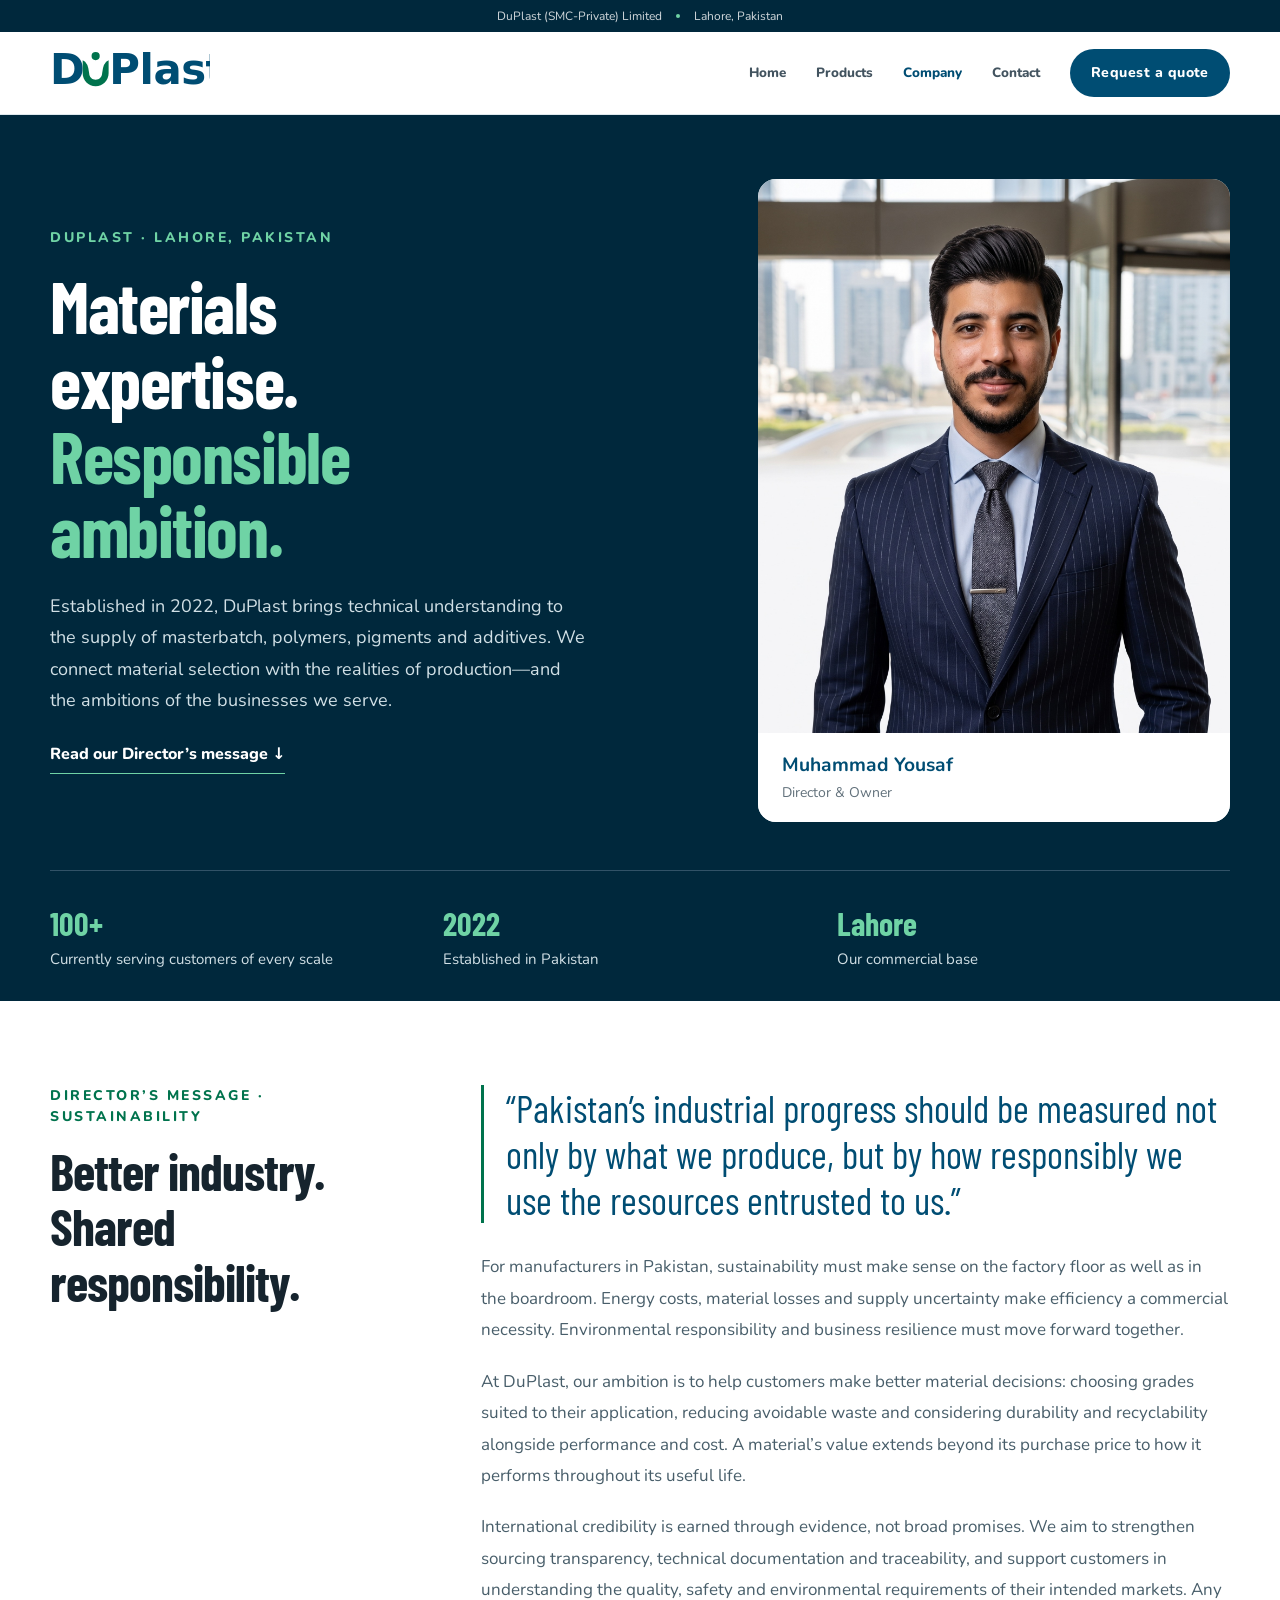
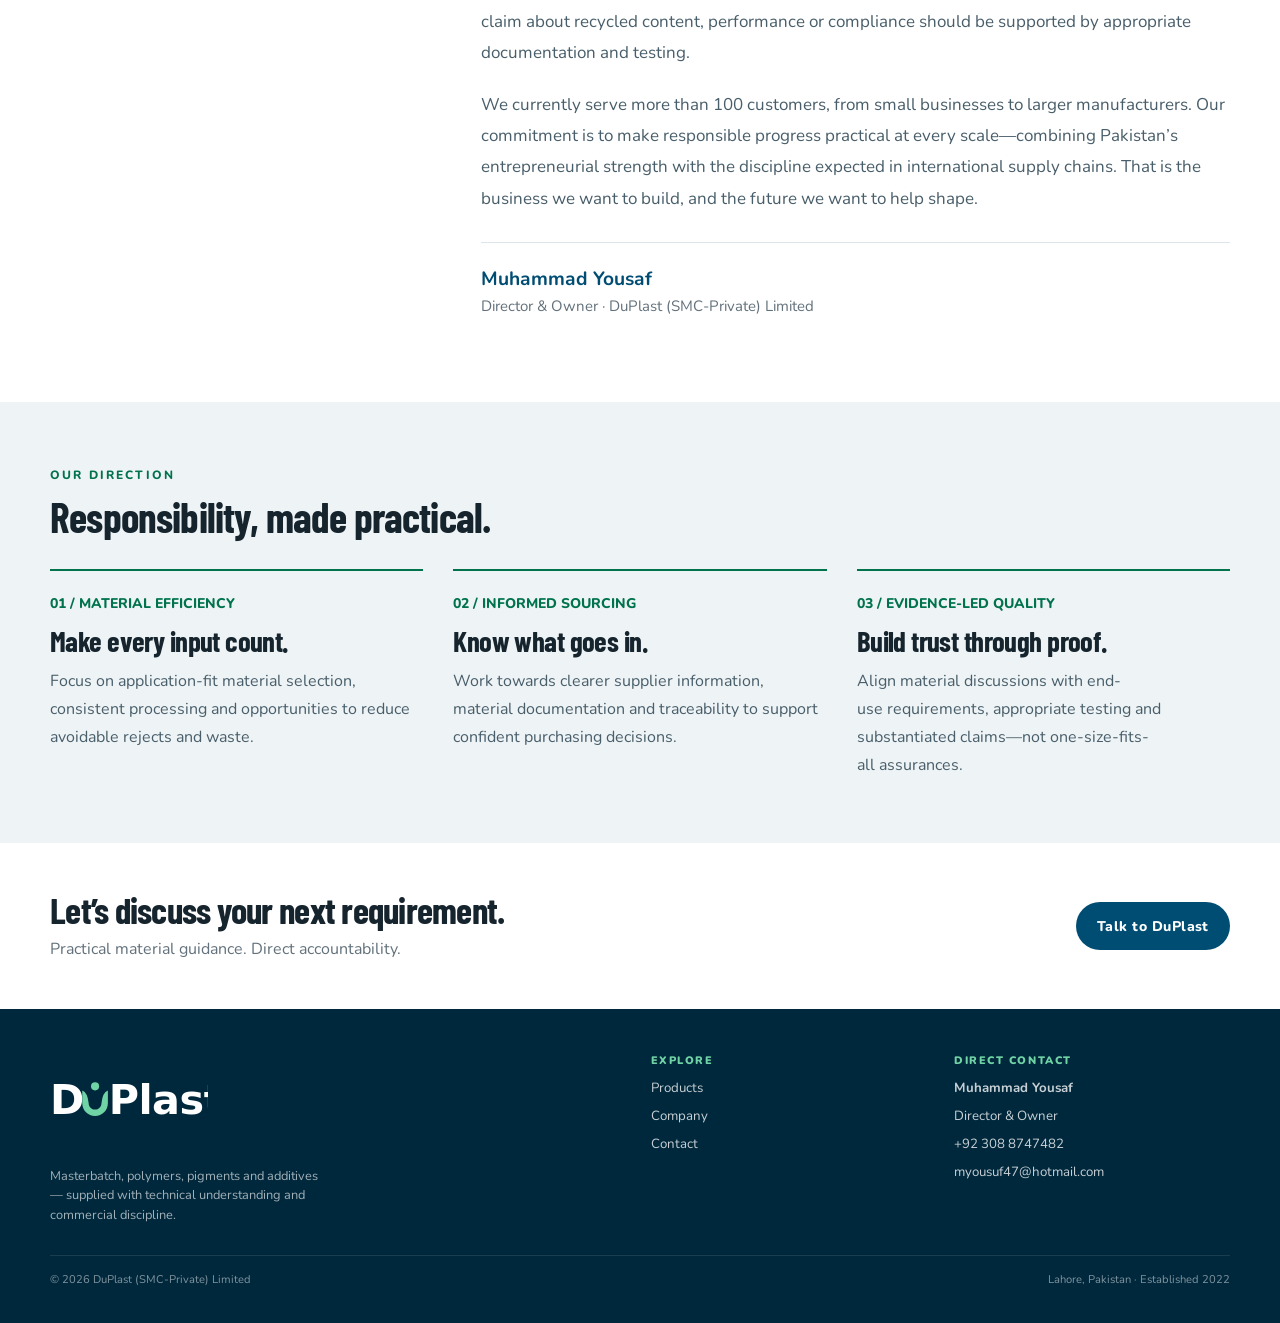
==== commit 0c63c743: "Redesign Company page with director sustainability letter" ====
--- a/company.html
+++ b/company.html
@@ -24,43 +24,39 @@
     />
     <link rel="stylesheet" href="assets/site.css" />
     <style>
-      .company-ceo-hero {
-        aspect-ratio: 4/5;
-        max-width: 430px;
-        width: 100%;
-        justify-self: center;
-        align-self: center;
-      }
-      .company-ceo-hero > img {
-        width: 100%;
-        height: 100%;
-        object-fit: cover;
-        object-position: center 18%;
-        display: block;
-      }
-      .founder__portrait > img:first-child {
-        width: 100%;
-        height: 100%;
-        object-fit: cover;
-        object-position: center 22%;
-        display: block;
-      }
-      .founder__badge img {
-        width: 30px !important;
-        height: 40px !important;
-        object-fit: contain !important;
-        object-position: center !important;
-        position: static !important;
-        flex: 0 0 auto;
-      }
-      @media (min-width: 900px) {
-        .company-ceo-hero {
-          justify-self: end;
-        }
-      }
-    </style>
+.company-page .company-hero{background:#00283c;color:white;padding:64px 0 0}
+.company-page .company-hero__grid{display:grid;grid-template-columns:1.15fr .85fr;gap:70px;align-items:center}
+.company-page .company-hero h1{font-size:clamp(3rem,5.6vw,5.25rem);line-height:1.04;max-width:12ch;margin:20px 0 24px}
+.company-page .company-hero h1 em{color:#6fd3a5;font-style:normal}
+.company-page .company-hero .eyebrow{color:#6fd3a5;font-size:.875rem}
+.company-page .company-hero p{color:#d1e0e6;font-size:1.125rem;line-height:1.75;max-width:49ch}
+.company-page .company-hero__link{display:inline-block;margin-top:25px;padding-bottom:7px;border-bottom:1px solid #6fd3a5;color:white;font-weight:800}
+.company-page .director-photo{margin:0;background:#e0e8eb;border-radius:18px;overflow:hidden;position:relative}
+.company-page .director-photo img{width:100%;height:auto;aspect-ratio:4/4.7;object-fit:cover;object-position:center top}
+.company-page .director-photo figcaption{background:white;color:#004d73;padding:18px 24px}
+.company-page .director-photo strong{display:block;font-size:1.2rem}.company-page .director-photo span{font-size:.875rem;color:#62717b}
+.company-page .company-facts{display:grid;grid-template-columns:repeat(3,1fr);margin-top:48px;border-top:1px solid #315267}
+.company-page .company-facts div{padding:28px 22px 30px 0}.company-page .company-facts strong{font-size:2rem;font-family:var(--font-condensed);display:block;color:#6fd3a5}
+.company-page .company-facts span{font-size:.9375rem;color:#d1e0e6}
+.company-page .director-letter{padding:84px 0;background:#fff}
+.company-page .letter-grid{display:grid;grid-template-columns:.65fr 1.35fr;gap:70px}
+.company-page .letter-heading h2{font-size:clamp(2.5rem,4vw,3.6rem);line-height:1.08;margin-top:16px}
+.company-page .letter-heading .eyebrow{font-size:.875rem}
+.company-page .letter-body blockquote{font-family:var(--font-condensed);font-size:clamp(1.8rem,3vw,2.6rem);line-height:1.2;color:#004d73;margin:0 0 28px;padding-left:22px;border-left:3px solid #00734d}
+.company-page .letter-body p{font-size:1.0625rem;line-height:1.85;color:#485e6a;margin-bottom:20px}
+.company-page .letter-signature{border-top:1px solid #dce5e9;padding-top:22px;margin-top:28px}
+.company-page .letter-signature strong{display:block;color:#004d73;font-size:1.2rem}.company-page .letter-signature span{color:#62717b;font-size:.9375rem}
+.company-page .company-priorities{padding:64px 0;background:#eef3f5}
+.company-page .company-priorities h2{font-size:2.6rem;margin:12px 0 32px}
+.company-page .priority-grid{display:grid;grid-template-columns:repeat(3,1fr);gap:30px}
+.company-page .priority-grid article{border-top:2px solid #00734d;padding-top:20px}
+.company-page .priority-grid small{color:#00734d;font-size:.875rem;font-weight:800}.company-page .priority-grid h3{font-size:1.8rem;margin:12px 0}
+.company-page .priority-grid p{font-size:1rem;line-height:1.75;color:#485e6a}
+.company-page .company-contact{padding:48px 0;background:white}.company-page .company-contact .container{display:flex;align-items:center;justify-content:space-between;gap:24px}.company-page .company-contact h2{font-size:2.3rem}.company-page .company-contact p{margin-top:10px;color:#62717b}
+@media(max-width:760px){.company-page .company-hero{padding-top:36px}.company-page .company-hero__grid,.company-page .letter-grid{grid-template-columns:1fr;gap:32px}.company-page .company-hero h1{max-width:15ch}.company-page .director-photo{width:min(100%,440px);justify-self:center}.company-page .company-facts{margin-top:32px;gap:12px}.company-page .company-facts div{padding:20px 0}.company-page .company-facts span{font-size:.875rem}.company-page .director-letter{padding:48px 0}.company-page .priority-grid{grid-template-columns:1fr;gap:30px}.company-page .company-contact .container{align-items:flex-start;flex-direction:column}.company-page .company-priorities{padding:44px 0}}
+</style>
   </head>
-  <body>
+  <body class="company-page">
     <div class="announcement">
       <div class="container announcement__inner">
         <span>DuPlast (SMC-Private) Limited</span
@@ -111,206 +107,50 @@
       </div>
     </div>
     <main>
-      <section class="page-hero">
-        <div class="container page-hero__grid">
-          <div>
-            <div class="eyebrow">Company</div>
-            <h1>Industry experience, now independent.</h1>
-            <p class="lead">
-              DuPlast was established in 2022 with a technical foundation in
-              polymer R&amp;D, quality, procurement and supply.
-            </p>
-            <div class="stat-grid">
-              <div class="stat">
-                <strong>2022</strong><span>Established</span>
-              </div>
-              <div class="stat">
-                <strong>10+ yrs</strong><span>Industry background</span>
-              </div>
-              <div class="stat">
-                <strong>100+</strong><span>Customers of every scale</span>
-              </div>
-            </div>
-          </div>
-          <div class="page-hero__image company-ceo-hero">
-            <img
-              src="assets/director-muhammad-yousaf.jpg"
-              alt="Muhammad Yousaf, Director and Owner of DuPlast"
-              width="1536"
-              height="1536"
-              fetchpriority="high"
-              decoding="async"
-            />
-          </div>
-        </div>
-      </section>
-      <section class="section section--soft sustainability">
-        <div class="container sustainability__grid">
-          <div class="sustainability__intro reveal">
-            <div class="eyebrow">A message from the Director</div>
-            <h2>Progress must be responsible by design.</h2>
-            <div class="sustainability__signature">
-              <span>Muhammad Yousaf</span>
-              <small>Director &amp; Owner</small>
-            </div>
-          </div>
-          <div class="sustainability__message reveal">
-            <blockquote>
-              “Pakistan’s manufacturing future depends on doing more with every
-              unit of material, energy and trust.”
-            </blockquote>
-            <p>
-              For DuPlast, sustainability is not a separate promise; it is part
-              of sound polymer engineering and disciplined supply. We aim to
-              help customers select materials responsibly, improve process
-              efficiency, reduce avoidable waste and build supply relationships
-              that remain dependable as international expectations evolve.
-            </p>
-            <p>
-              Our direction is practical: stronger traceability, clearer
-              technical guidance, responsible sourcing and continuous alignment
-              with globally recognised environmental, quality and governance
-              practices. In Pakistan’s demanding business landscape, lasting
-              progress will come from solutions that are commercially viable,
-              locally relevant and internationally credible.
-            </p>
-            <div class="sustainability__principles" aria-label="Our sustainability priorities">
-              <span>Resource efficiency</span>
-              <span>Responsible sourcing</span>
-              <span>Quality &amp; traceability</span>
-            </div>
-          </div>
-        </div>
-      </section>
-      <section class="section">
-        <div class="container media-split">
-          <div class="media-split__copy reveal">
-            <div class="eyebrow">Experience timeline</div>
-            <h2 class="section-title">The background behind the business.</h2>
-            <div class="timeline">
-              <div class="timeline__item">
-                <div class="timeline__year">2017</div>
-                <div>
-                  <h3>Trainee start</h3>
-                  <p>Quality assurance and product development exposure.</p>
-                </div>
-              </div>
-              <div class="timeline__item">
-                <div class="timeline__year">2017–21</div>
-                <div>
-                  <h3>BRCC / Bin Rasheed</h3>
-                  <p>
-                    R&amp;D, masterbatch formulations and raw-material testing.
-                  </p>
-                </div>
-              </div>
-              <div class="timeline__item">
-                <div class="timeline__year">2021–22</div>
-                <div>
-                  <h3>Kompass Pakistan</h3>
-                  <p>Polymer compounding and formulation optimisation.</p>
-                </div>
-              </div>
-              <div class="timeline__item">
-                <div class="timeline__year">2022</div>
-                <div>
-                  <h3>LCI</h3>
-                  <p>Commercial and supply-side experience.</p>
-                </div>
-              </div>
-            </div>
-          </div>
-          <div class="gallery reveal">
-            <div class="gallery__item">
-              <img
-                src="https://images.pexels.com/photos/11432049/pexels-photo-11432049.png?auto=compress&dpr=1&w=1800"
-                alt="Warehouse and inventory"
-                loading="lazy"
-                decoding="async"
-              />
-            </div>
-            <div class="gallery__item">
-              <img
-                src="https://images.pexels.com/photos/38741337/pexels-photo-38741337/free-photo-of-colorful-plastic-pellets-on-white-background.jpeg?auto=compress&dpr=1&w=1600"
-                alt="Plastic pellets"
-                loading="lazy"
-                decoding="async"
-              />
-            </div>
-            <div class="gallery__item">
-              <img
-                src="https://images.pexels.com/photos/30772419/pexels-photo-30772419/free-photo-of-vibrant-colorful-pigment-powders-in-market-display.jpeg?auto=compress&dpr=1&w=1600"
-                alt="Pigment powders"
-                loading="lazy"
-                decoding="async"
-              />
-            </div>
-          </div>
-        </div>
-      </section>
-      <section class="section section--navy">
-        <div class="container feature-grid">
-          <article
-            class="feature reveal"
-            style="
-              background: rgba(255, 255, 255, 0.06);
-              border-color: rgba(255, 255, 255, 0.14);
-              color: white;
-            "
-          >
-            <div class="feature__n" style="color: var(--green-300)">01</div>
-            <h3>Technical first</h3>
-            <p style="color: rgba(255, 255, 255, 0.7)">
-              Understand the process before recommending the material.
-            </p>
-          </article>
-          <article
-            class="feature reveal"
-            style="
-              background: rgba(255, 255, 255, 0.06);
-              border-color: rgba(255, 255, 255, 0.14);
-              color: white;
-            "
-          >
-            <div class="feature__n" style="color: var(--green-300)">02</div>
-            <h3>Commercially practical</h3>
-            <p style="color: rgba(255, 255, 255, 0.7)">
-              Material choices have to work in production and in the cost model.
-            </p>
-          </article>
-          <article
-            class="feature reveal"
-            style="
-              background: rgba(255, 255, 255, 0.06);
-              border-color: rgba(255, 255, 255, 0.14);
-              color: white;
-            "
-          >
-            <div class="feature__n" style="color: var(--green-300)">03</div>
-            <h3>Direct accountability</h3>
-            <p style="color: rgba(255, 255, 255, 0.7)">
-              Customers can reach the owner directly for serious enquiries.
-            </p>
-          </article>
-        </div>
-      </section>
-      <section class="cta" style="padding-top: 72px">
-        <div class="container">
-          <div class="cta__box reveal">
-            <div class="eyebrow">Talk directly</div>
-            <h2>Muhammad Yousaf.</h2>
-            <p>Director &amp; Owner, DuPlast (SMC-Private) Limited.</p>
-            <div class="cta__actions">
-              <a class="btn btn--light" href="tel:+923088747482"
-                >Call +92 308 8747482</a
-              ><a class="btn btn--green" href="mailto:myousuf47@hotmail.com"
-                >Email Muhammad</a
-              >
-            </div>
-          </div>
-        </div>
-      </section>
-    </main>
+<section class="company-hero">
+  <div class="container">
+    <div class="company-hero__grid">
+      <div>
+        <div class="eyebrow">DuPlast · Lahore, Pakistan</div>
+        <h1>Materials expertise.<br><em>Responsible ambition.</em></h1>
+        <p>Established in 2022, DuPlast brings technical understanding to the supply of masterbatch, polymers, pigments and additives. We connect material selection with the realities of production—and the ambitions of the businesses we serve.</p>
+        <a class="company-hero__link" href="#director-message">Read our Director’s message ↓</a>
+      </div>
+      <figure class="director-photo">
+        <img src="assets/director-muhammad-yousaf.jpg" alt="Muhammad Yousaf, Director and Owner of DuPlast" width="2048" height="2048" fetchpriority="high">
+        <figcaption><strong>Muhammad Yousaf</strong><span>Director &amp; Owner</span></figcaption>
+      </figure>
+    </div>
+    <div class="company-facts" aria-label="Company highlights">
+      <div><strong>100+</strong><span>Currently serving customers of every scale</span></div>
+      <div><strong>2022</strong><span>Established in Pakistan</span></div>
+      <div><strong>Lahore</strong><span>Our commercial base</span></div>
+    </div>
+  </div>
+</section>
+<section class="director-letter" id="director-message">
+  <div class="container letter-grid">
+    <div class="letter-heading"><div class="eyebrow">Director’s message · Sustainability</div><h2>Better industry.<br>Shared responsibility.</h2></div>
+    <div class="letter-body">
+      <blockquote>“Pakistan’s industrial progress should be measured not only by what we produce, but by how responsibly we use the resources entrusted to us.”</blockquote>
+      <p>For manufacturers in Pakistan, sustainability must make sense on the factory floor as well as in the boardroom. Energy costs, material losses and supply uncertainty make efficiency a commercial necessity. Environmental responsibility and business resilience must move forward together.</p>
+      <p>At DuPlast, our ambition is to help customers make better material decisions: choosing grades suited to their application, reducing avoidable waste and considering durability and recyclability alongside performance and cost. A material’s value extends beyond its purchase price to how it performs throughout its useful life.</p>
+      <p>International credibility is earned through evidence, not broad promises. We aim to strengthen sourcing transparency, technical documentation and traceability, and support customers in understanding the quality, safety and environmental requirements of their intended markets. Any claim about recycled content, performance or compliance should be supported by appropriate documentation and testing.</p>
+      <p>We currently serve more than 100 customers, from small businesses to larger manufacturers. Our commitment is to make responsible progress practical at every scale—combining Pakistan’s entrepreneurial strength with the discipline expected in international supply chains. That is the business we want to build, and the future we want to help shape.</p>
+      <div class="letter-signature"><strong>Muhammad Yousaf</strong><span>Director &amp; Owner · DuPlast (SMC-Private) Limited</span></div>
+    </div>
+  </div>
+</section>
+<section class="company-priorities">
+  <div class="container"><div class="eyebrow">Our direction</div><h2>Responsibility, made practical.</h2>
+  <div class="priority-grid">
+    <article><small>01 / MATERIAL EFFICIENCY</small><h3>Make every input count.</h3><p>Focus on application-fit material selection, consistent processing and opportunities to reduce avoidable rejects and waste.</p></article>
+    <article><small>02 / INFORMED SOURCING</small><h3>Know what goes in.</h3><p>Work towards clearer supplier information, material documentation and traceability to support confident purchasing decisions.</p></article>
+    <article><small>03 / EVIDENCE-LED QUALITY</small><h3>Build trust through proof.</h3><p>Align material discussions with end-use requirements, appropriate testing and substantiated claims—not one-size-fits-all assurances.</p></article>
+  </div></div>
+</section>
+<section class="company-contact"><div class="container"><div><h2>Let’s discuss your next requirement.</h2><p>Practical material guidance. Direct accountability.</p></div><a class="btn btn--primary" href="contact.html#rfq">Talk to DuPlast</a></div></section>
+</main>
     <footer class="site-footer">
       <div class="container footer-grid">
         <div class="footer-brand">
